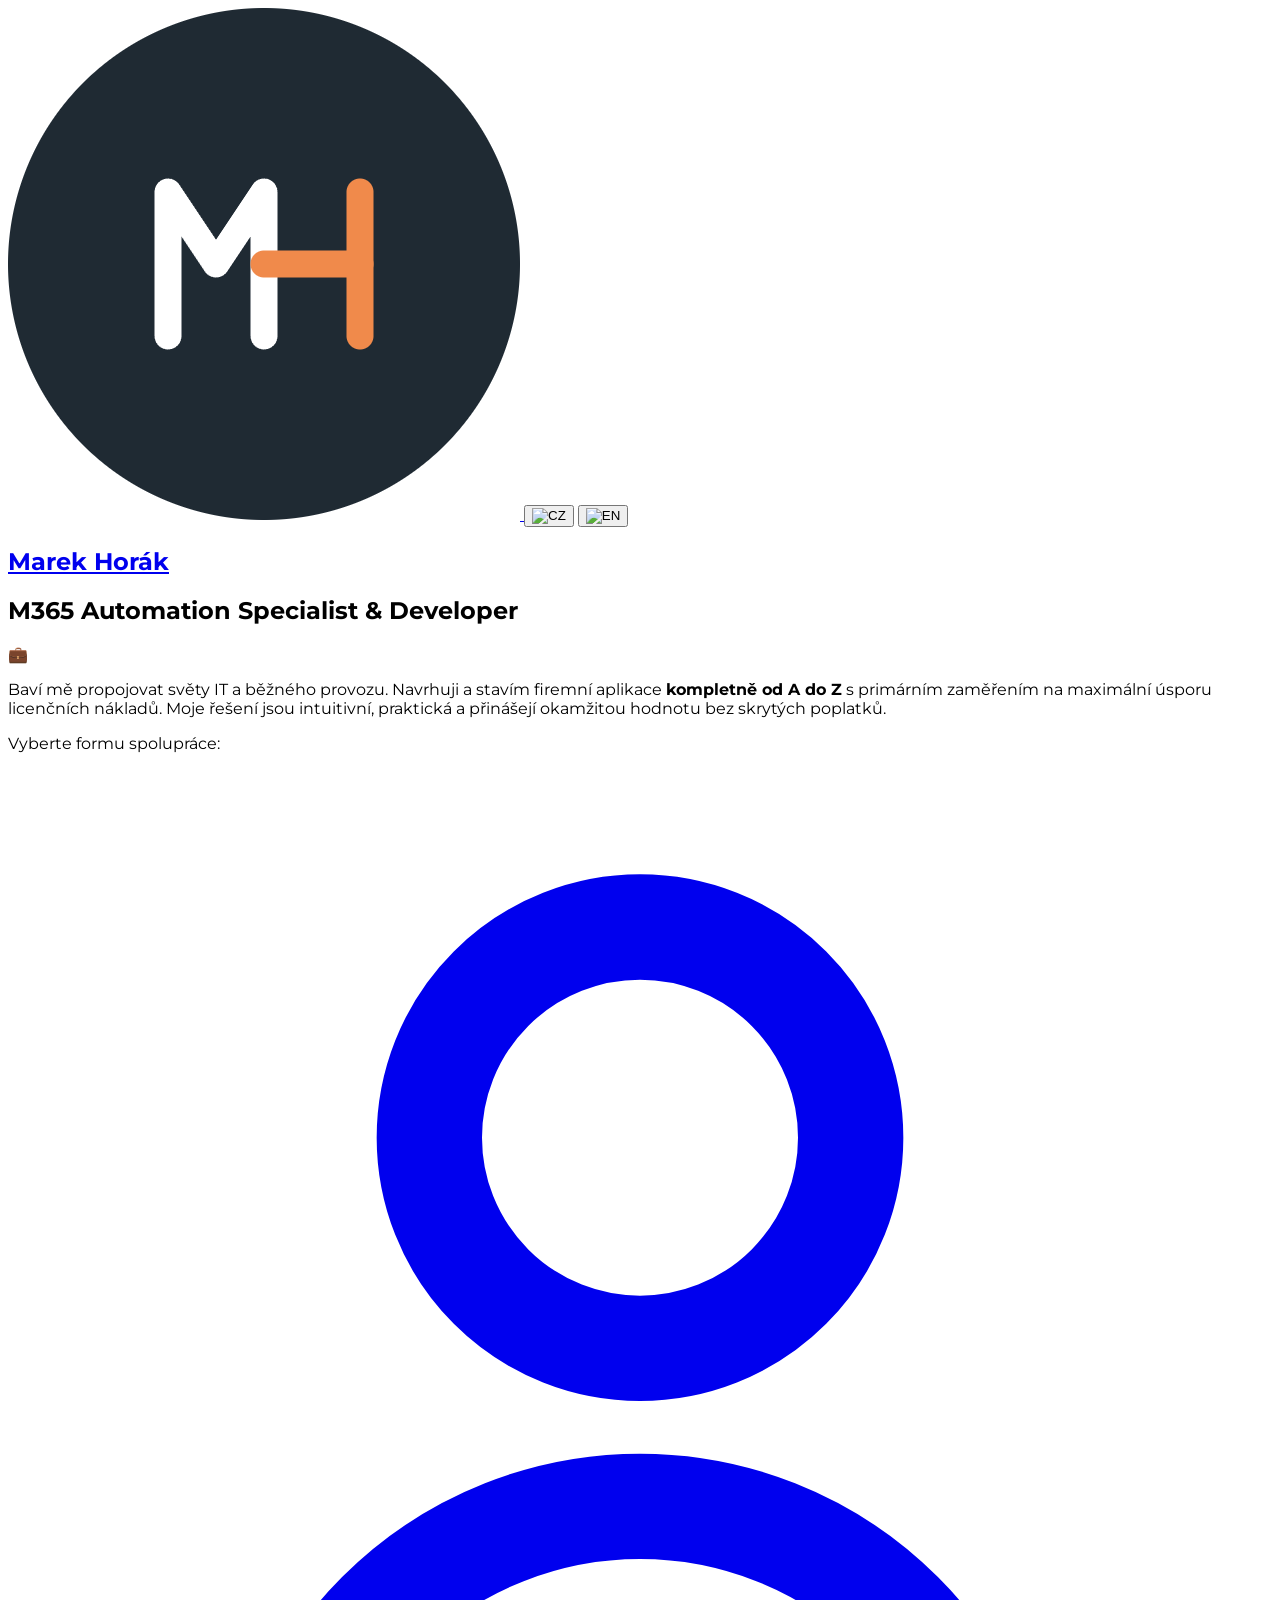
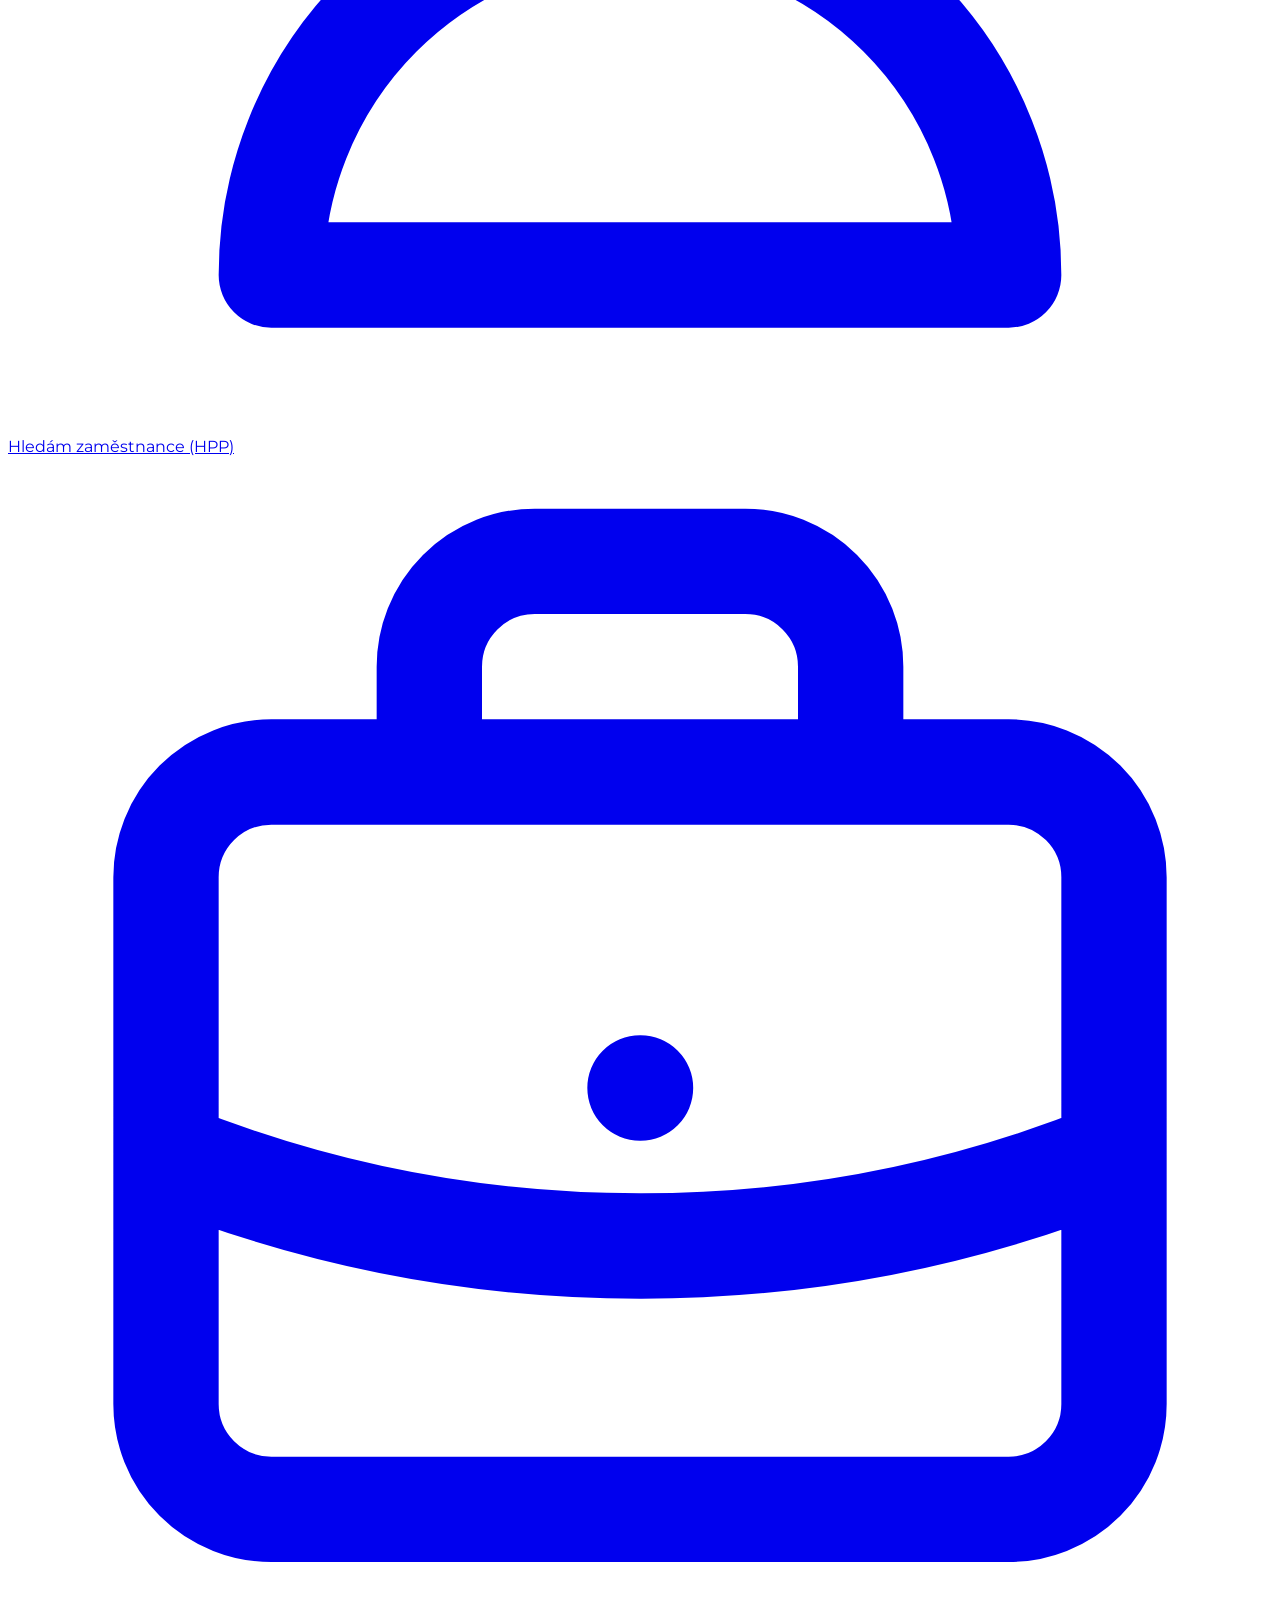
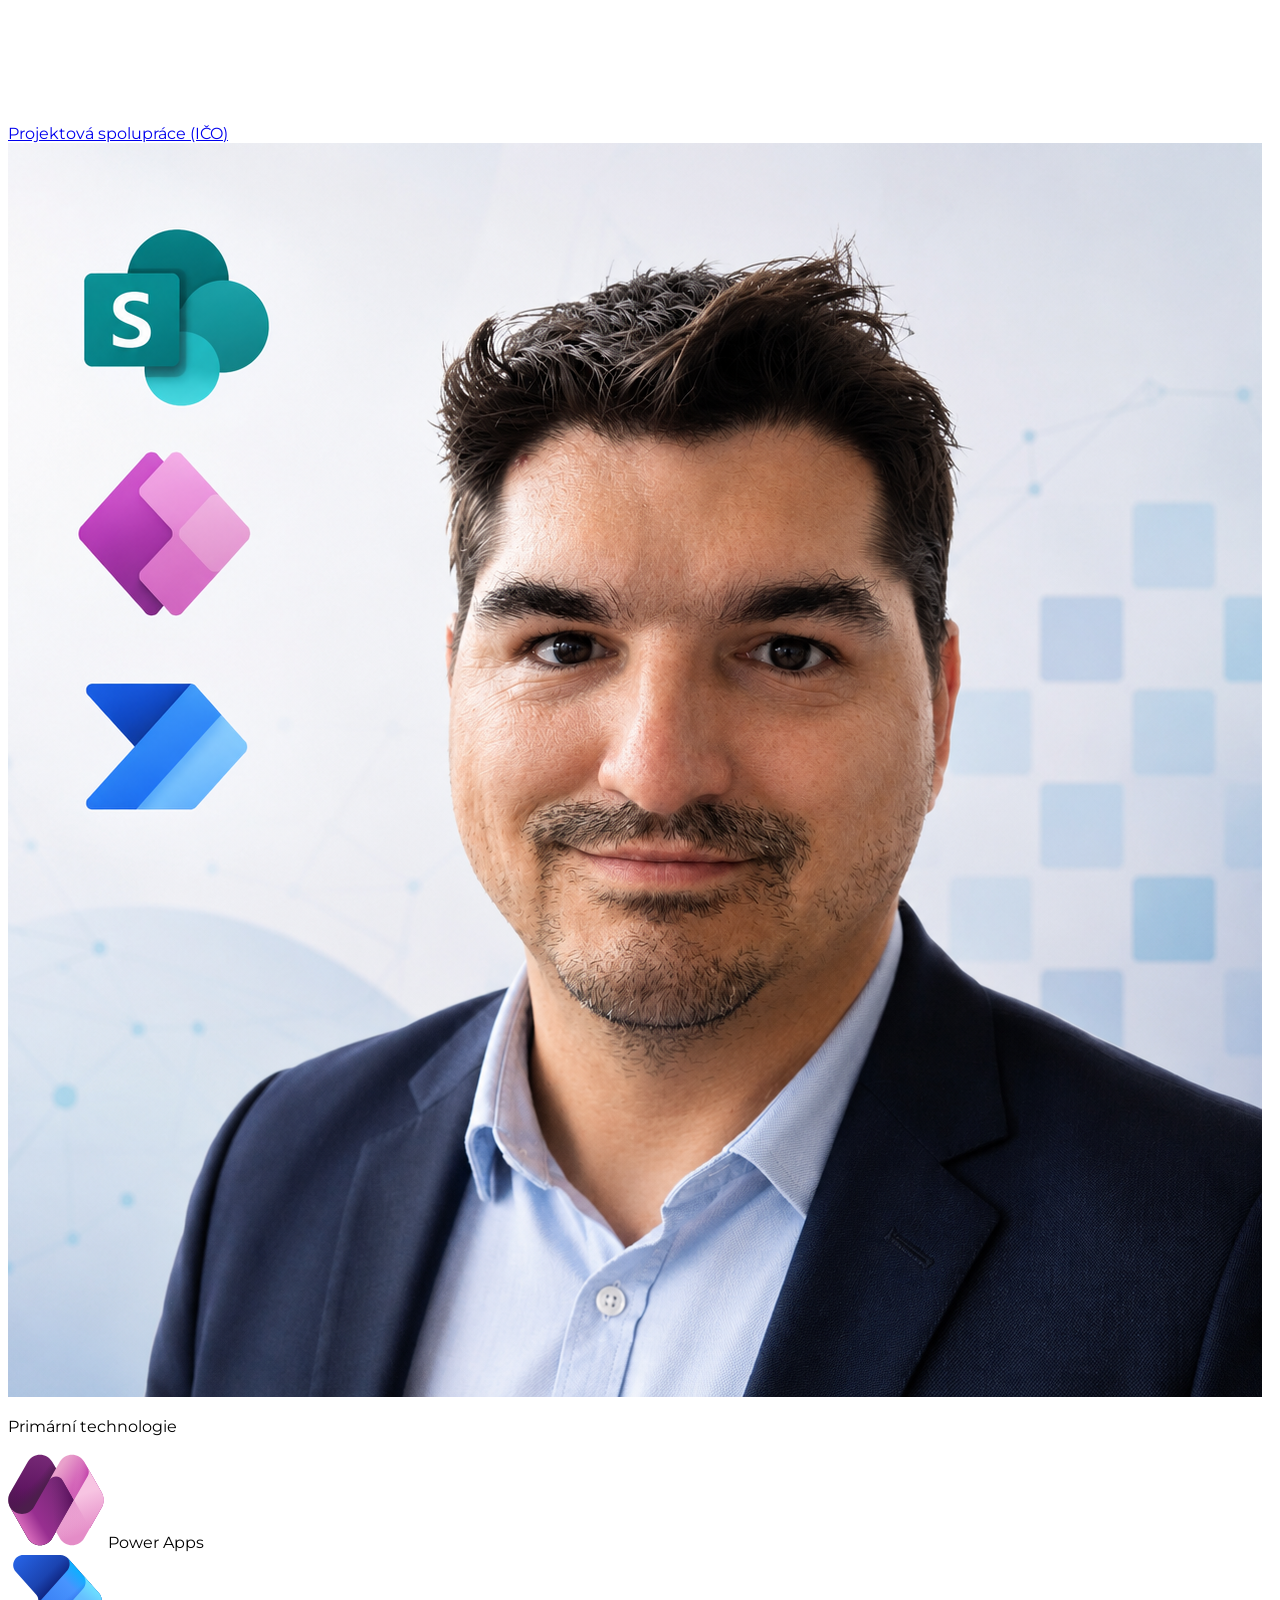
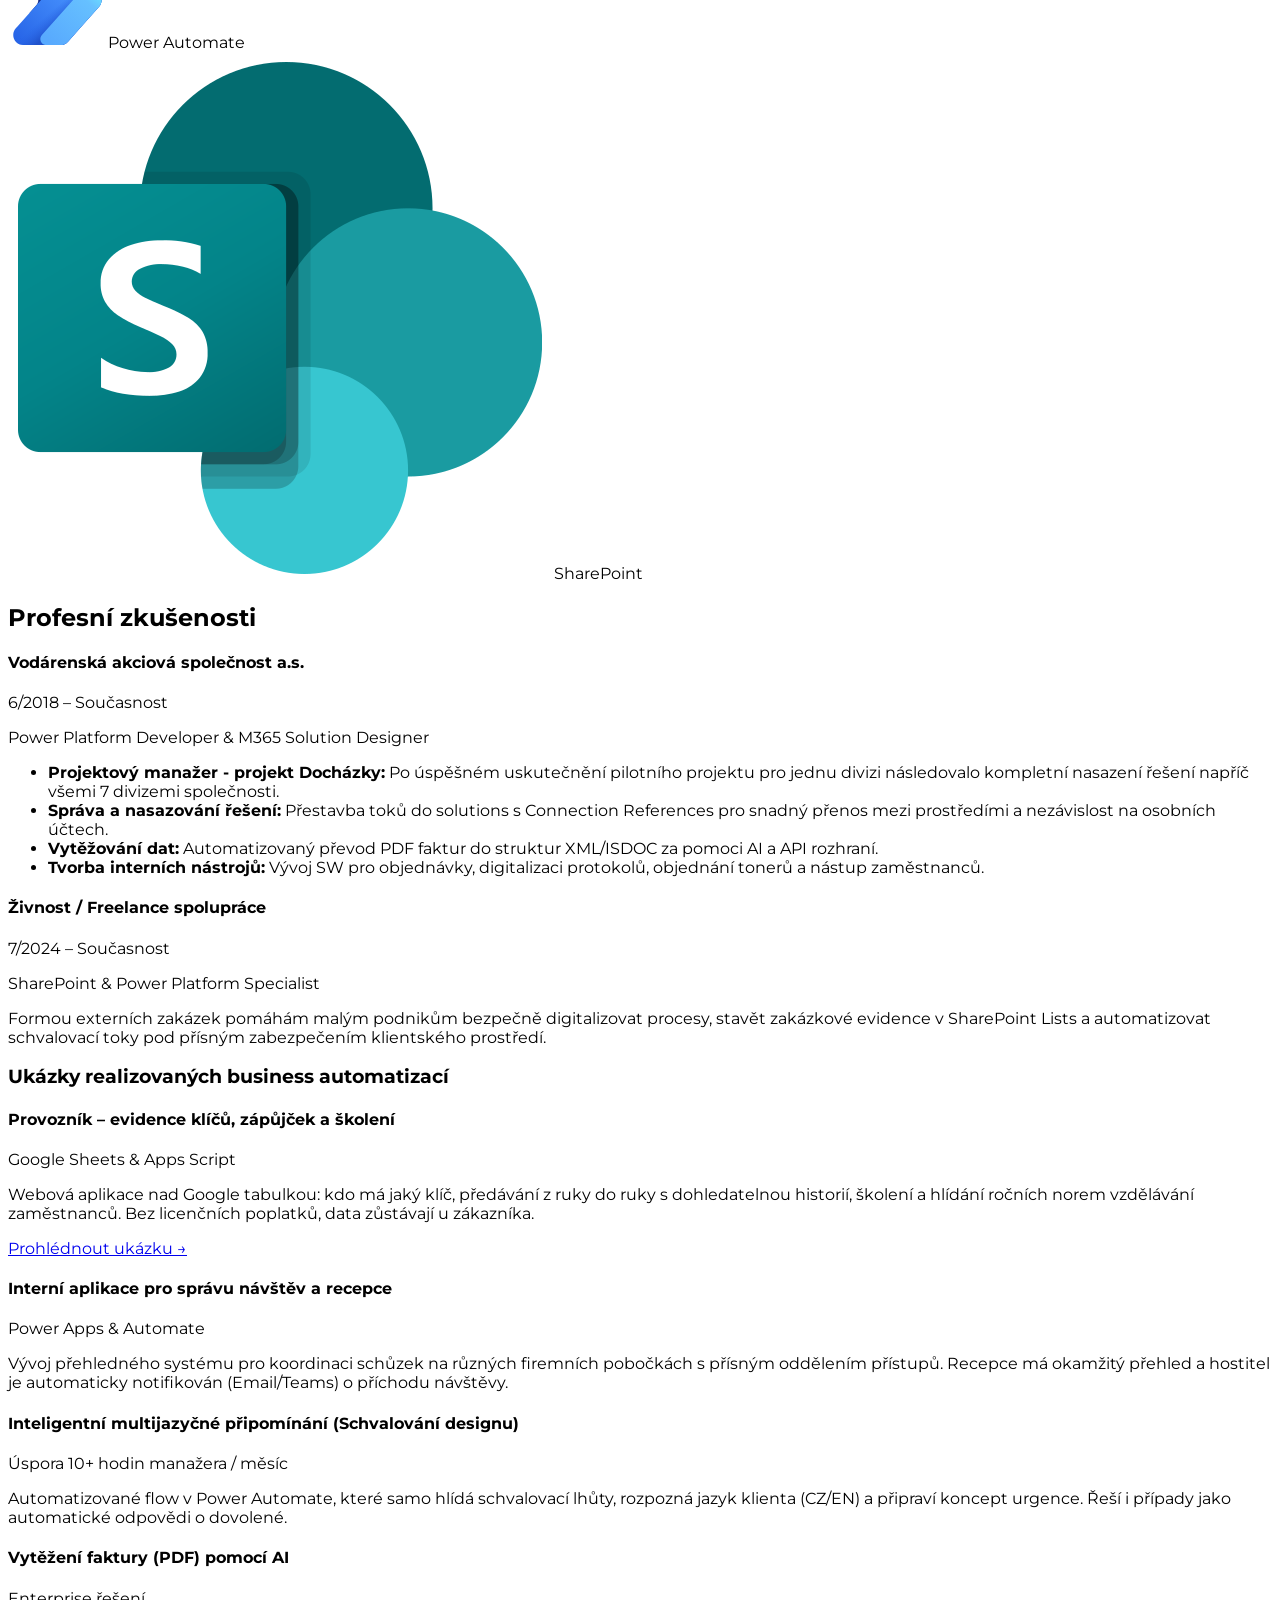
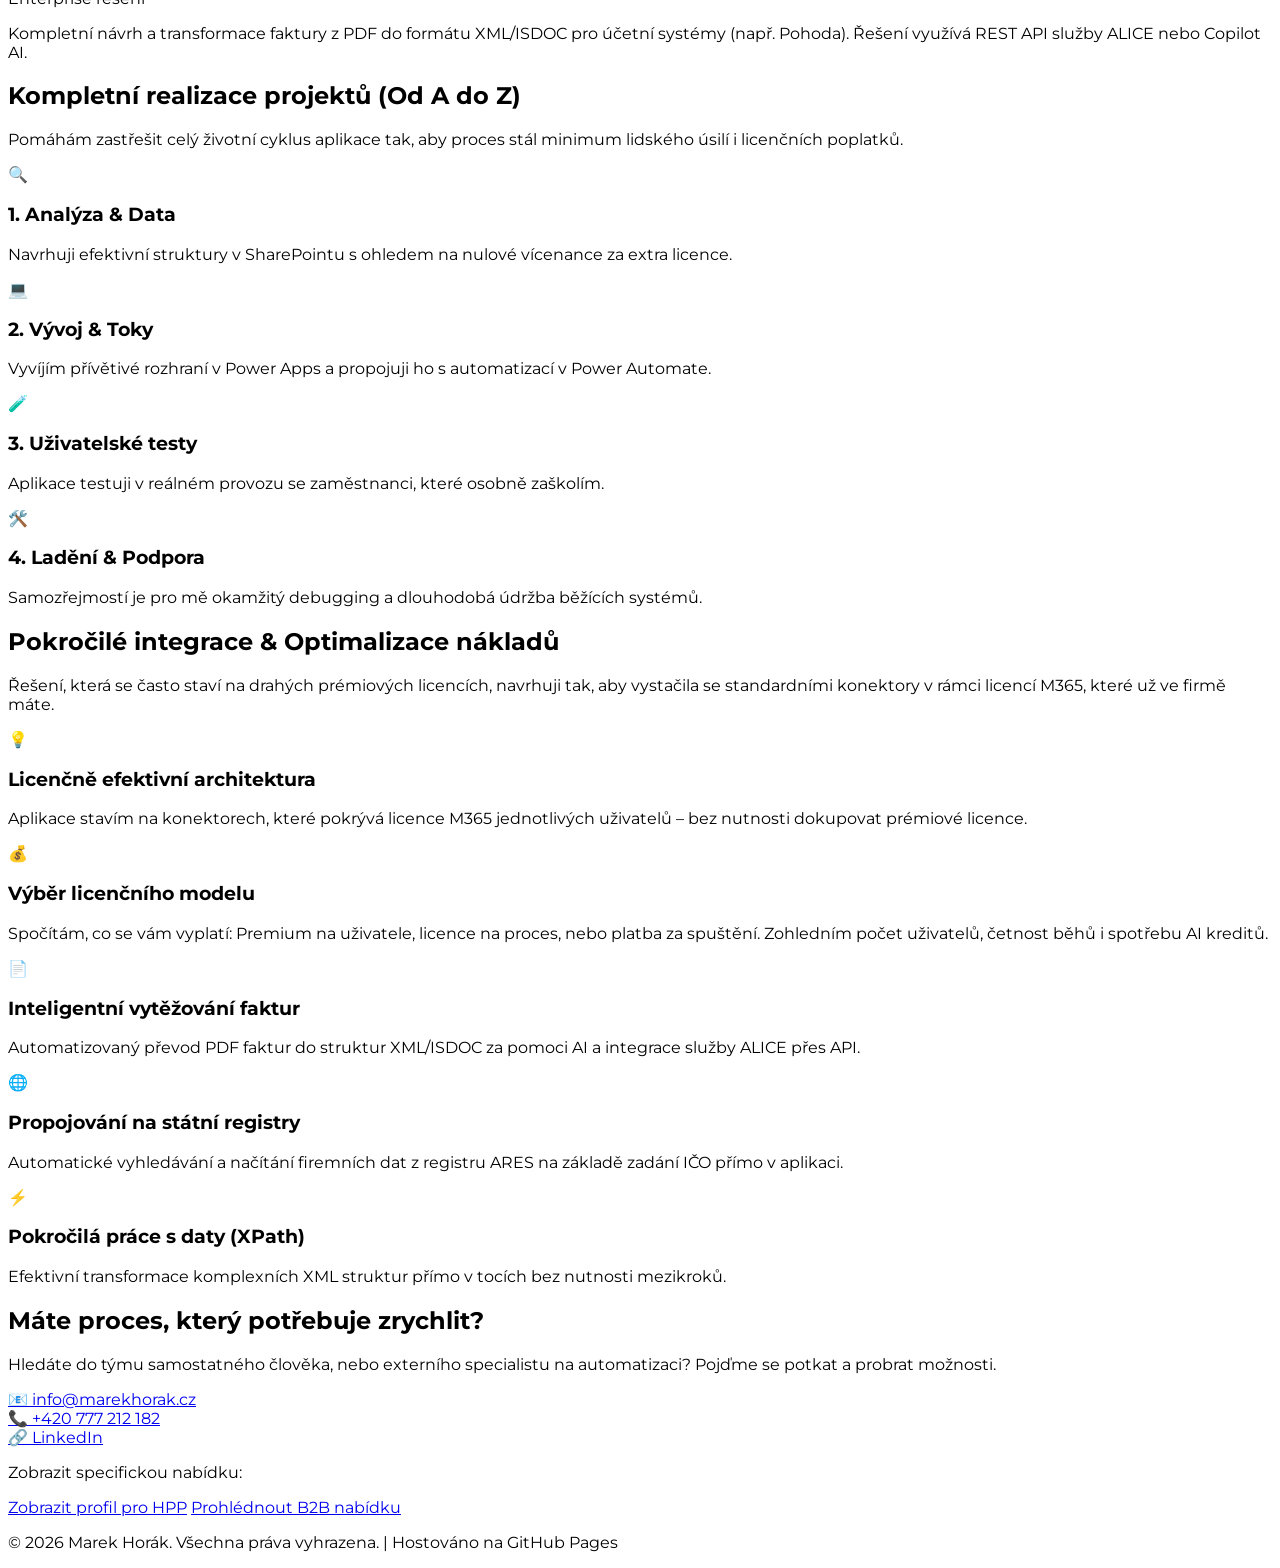
==== index.html @ 3ff8a7c4 "Switch contact email to info@marekhorak.cz Co-Authored-By: Claude Opus 5.5 <noreply@anthropic.com>" ====
<!DOCTYPE html>
<html lang="cz">
<head>
    <meta charset="UTF-8">
    <meta name="viewport" content="width=device-width, initial-scale=1.0">
    <title>Marek Horák | M365 Automation Specialist</title>
    <script src="https://cdn.tailwindcss.com"></script>
    <link rel="icon" type="image/png" href="Pictures/logo-mh-kulate.png">
    <link rel="apple-touch-icon" href="Pictures/logo-mh-kulate.png">
    <link href="https://fonts.googleapis.com/css2?family=Montserrat:wght@400;600;700&display=swap" rel="stylesheet">
    <style>
        body { font-family: 'Montserrat', sans-serif; }
    </style>
</head>
<body class="bg-gray-50 text-gray-800">

    <div class="max-w-5xl mx-auto px-6 pt-4 flex items-center gap-3">
        <a href="./" class="mr-auto transition transform hover:scale-105" title="Marek Horák – úvod">
            <img src="Pictures/logo-mh-kulate.png" alt="Logo MH – Marek Horák" class="w-12 h-12 rounded-full shadow-md">
        </a>
        <button id="lang-cz" onclick="switchLanguage('cz')" class="w-10 h-10 rounded-full bg-white border-2 border-blue-600 shadow-md transition transform hover:scale-110 overflow-hidden flex items-center justify-center p-0">
            <img src="https://flagcdn.com/w40/cz.png" alt="CZ" class="w-full h-full object-cover">
        </button>
        <button id="lang-en" onclick="switchLanguage('en')" class="w-10 h-10 rounded-full bg-white border-2 border-transparent opacity-50 shadow-sm transition transform hover:scale-110 hover:opacity-100 overflow-hidden flex items-center justify-center p-0">
            <img src="https://flagcdn.com/w40/gb.png" alt="EN" class="w-full h-full object-cover">
        </button>
    </div>

    <section class="max-w-5xl mx-auto px-6 pt-8 md:pt-12 pb-8">
        <div class="flex flex-col md:flex-row items-center justify-between gap-12 mb-12">
            
            <div class="flex-1 text-center md:text-left">
                <h1 class="text-3xl md:text-5xl font-bold text-gray-900 mb-2 leading-tight">
                    <a href="/marek-horak/">Marek Horák</a>
                </h1>
                <h2 id="hero-subtitle" class="text-xl md:text-2xl font-semibold text-blue-600 mb-6"></h2>
                
                <div id="ico-header-block" class="hidden justify-center md:justify-start mb-6">
                    <span class="text-gray-600 font-medium whitespace-nowrap bg-gray-100 border border-gray-200 px-4 py-1.5 rounded-md flex items-center gap-2">
                        💼 <span id="header-ico"></span>
                    </span>
                </div>
                <p id="hero-description" class="text-base md:text-lg text-gray-600 mb-8 leading-relaxed"></p>

                <p id="coop-title" class="text-xs font-bold uppercase tracking-wider text-gray-400 mb-3"></p>
                <div class="flex flex-col sm:flex-row justify-center md:justify-start gap-4">
                    
                    <a id="link-hpp" href="?view=hpp"
                            class="inline-flex items-center justify-center bg-blue-600 text-white font-semibold py-3 px-6 rounded-lg shadow-md transition duration-200 border-2 border-blue-600">
                        <svg class="w-5 h-5 mr-2" fill="none" stroke="currentColor" viewBox="0 0 24 24" xmlns="http://www.w3.org/2000/svg">
                            <path stroke-linecap="round" stroke-linejoin="round" stroke-width="2" d="M16 7a4 4 0 11-8 0 4 4 0 018 0zM12 14a7 7 0 00-7 7h14a7 7 0 00-7-7z"></path>
                        </svg>
                        <span id="btn-hpp-text"></span>
                    </a>
                    
                    <a id="link-b2b" href="?view=b2b"
                            class="inline-flex items-center justify-center bg-white border-2 border-gray-300 text-gray-700 hover:bg-gray-50 font-semibold py-3 px-6 rounded-lg shadow-sm transition duration-200">
                        <svg class="w-5 h-5 mr-2" fill="none" stroke="currentColor" viewBox="0 0 24 24" xmlns="http://www.w3.org/2000/svg">
                            <path stroke-linecap="round" stroke-linejoin="round" stroke-width="2" d="M21 13.255A23.931 23.931 0 0112 15c-3.183 0-6.22-.62-9-1.745M16 6V4a2 2 0 00-2-2h-4a2 2 0 00-2 2v2m4 6h.01M5 20h14a2 2 0 002-2V8a2 2 0 00-2-2H5a2 2 0 00-2 2v10a2 2 0 002 2z"></path>
                        </svg>
                        <span id="btn-b2b-text"></span>
                    </a>
                </div>
            </div>

            <div class="flex-shrink-0 h-64 md:h-[341px] rounded-2xl overflow-hidden shadow-xl border-4 border-white bg-gray-200">
                <img src="Pictures/Profilovka2.png" alt="Marek Horák" class="h-full w-auto object-contain">
            </div>

        </div>

        <div class="border-t border-gray-200 pt-8">
            <p id="tech-title" class="text-xs font-bold uppercase tracking-wider text-gray-400 mb-4 text-center md:text-left">
                Primární technologie
            </p>
            <div class="grid grid-cols-1 sm:grid-cols-3 gap-4">
                <div class="flex flex-col items-center p-4 bg-white rounded-xl shadow-sm border border-gray-100">
                    <img src="Pictures/PowerApps_scalable.svg" alt="Power Apps" class="w-16 h-16 md:w-20 md:h-20 object-contain mb-3">
                    <span class="text-sm font-bold text-gray-700">Power Apps</span>
                </div>
                <div class="flex flex-col items-center p-4 bg-white rounded-xl shadow-sm border border-gray-100">
                    <img src="Pictures/PowerAutomate_scalable.svg" alt="Power Automate" class="w-16 h-16 md:w-20 md:h-20 object-contain mb-3">
                    <span class="text-sm font-bold text-gray-700">Power Automate</span>
                </div>
                <div class="flex flex-col items-center p-4 bg-white rounded-xl shadow-sm border border-gray-100">
                    <img src="Pictures/microsoft-sharepoint.png" alt="SharePoint" class="w-16 h-16 md:w-20 md:h-20 object-contain mb-3">
                    <span class="text-sm font-bold text-gray-700">SharePoint</span>
                </div>
            </div>
        </div>
    </section>

    <div id="cv-section-container">
        <!-- Dynamically filled by JS for HPP view -->
    </div>

    <section class="max-w-5xl mx-auto px-6 pb-16">
        <h2 id="exp-title" class="text-2xl font-bold text-gray-900 mb-6">Profesní zkušenosti</h2>
        <div id="experience-container" class="space-y-6">
            <!-- Dynamically filled by JS -->
        </div>
    </section>

    <section id="projects-section" class="max-w-5xl mx-auto px-6 py-12">
        <h3 id="projects-title" class="text-xl font-bold text-gray-900 mb-6 text-center md:text-left">Ukázky realizovaných business automatizací</h3>
        <div id="projects-container" class="space-y-6">
            <!-- Dynamically filled by JS -->
        </div>
    </section>

    <section class="max-w-5xl mx-auto px-6 py-16 border-t border-gray-200">
        <div class="text-center md:text-left mb-12">
            <h2 id="steps-main-title" class="text-2xl md:text-3xl font-bold text-gray-900 mb-3">Kompletní realizace projektů (Od A do Z)</h2>
            <p id="steps-main-desc" class="text-gray-600 max-w-2xl text-sm md:text-base">
                Pomáhám zastřešit celý životní cyklus aplikace tak, aby proces stál minimum lidského úsilí i licenčních poplatků.
            </p>
        </div>
        <div class="grid grid-cols-1 sm:grid-cols-2 lg:grid-cols-4 gap-6">
            <div class="bg-gray-50 p-6 rounded-xl border border-gray-100">
                <div class="text-blue-600 text-2xl mb-4">🔍</div>
                <h3 id="step1-title" class="font-bold text-lg text-gray-900 mb-2">1. Analýza &amp; Data</h3>
                <p id="step1-desc" class="text-sm text-gray-600">Navrhuji efektivní struktury v SharePointu s ohledem na nulové vícenance za extra licence.</p>
            </div>
            <div class="bg-gray-50 p-6 rounded-xl border border-gray-100">
                <div class="text-blue-600 text-2xl mb-4">💻</div>
                <h3 id="step2-title" class="font-bold text-lg text-gray-900 mb-2">2. Vývoj &amp; Toky</h3>
                <p id="step2-desc" class="text-sm text-gray-600">Vyvíjím přívětivé rozhraní v Power Apps a propojuji ho s automatizací v Power Automate.</p>
            </div>
            <div class="bg-gray-50 p-6 rounded-xl border border-gray-100">
                <div class="text-blue-600 text-2xl mb-4">🧪</div>
                <h3 id="step3-title" class="font-bold text-lg text-gray-900 mb-2">3. Uživatelské testy</h3>
                <p id="step3-desc" class="text-sm text-gray-600">Aplikace testuji v reálném provozu se zaměstnanci, které osobně zaškolím.</p>
            </div>
            <div class="bg-gray-50 p-6 rounded-xl border border-gray-100">
                <div class="text-blue-600 text-2xl mb-4">🛠️</div>
                <h3 id="step4-title" class="font-bold text-lg text-gray-900 mb-2">4. Ladění &amp; Podpora</h3>
                <p id="step4-desc" class="text-sm text-gray-600">Samozřejmostí je pro mě okamžitý debugging a dlouhodobá údržba běžících systémů.</p>
            </div>
        </div>
    </section>

    <section class="bg-gray-900 text-white py-16">
        <div class="max-w-5xl mx-auto px-6">
            <div class="text-center md:text-left mb-12">
                <h2 id="adv-main-title" class="text-2xl md:text-3xl font-bold text-white mb-3">Pokročilé integrace &amp; Optimalizace nákladů</h2>
                <p id="adv-main-desc" class="text-gray-400 max-w-2xl text-sm md:text-base">Řešení, která se často staví na drahých prémiových licencích, navrhuji tak, aby vystačila se standardními konektory v rámci licencí M365, které už ve firmě máte.</p>
            </div>
            <div id="advanced-integrations-container" class="grid grid-cols-1 md:grid-cols-2 gap-8">
                <!-- Dynamically filled by JS -->
            </div>
        </div>
    </section>


    <footer class="bg-gray-100 border-t border-gray-200 py-16 text-center">
        <div class="max-w-5xl mx-auto px-6">
            <h2 id="footer-title" class="text-2xl md:text-3xl font-bold text-gray-900 mb-3">Máte proces, který potřebuje zrychlit?</h2>
            <p id="footer-desc" class="text-gray-600 mb-10 text-base md:text-lg">
                Hledáte do týmu samostatného člověka, který navrhne a dodá řešení od A do Z? Pojďme se potkat.
            </p>
            
            <div id="footer-contacts-grid" class="grid grid-cols-1 md:grid-cols-3 gap-6 md:gap-8 text-lg md:text-xl font-bold text-gray-800 max-w-4xl mx-auto items-center justify-center">
                <div class="flex justify-center">
                    <a href="mailto:info@marekhorak.cz" class="hover:text-blue-600 transition flex items-center gap-2 whitespace-nowrap">📧 info@marekhorak.cz</a>
                </div>
                <div class="flex justify-center">
                    <a href="tel:+420777212182" class="hover:text-blue-600 transition flex items-center gap-2 whitespace-nowrap">📞 +420 777 212 182</a>
                </div>
                <div class="flex justify-center">
                    <a href="https://www.linkedin.com/in/marek-hor%C3%A1k-a44666151/" target="_blank" class="hover:text-blue-600 transition flex items-center gap-2 whitespace-nowrap">🔗 LinkedIn</a>
                </div>
            </div>

            <div id="footer-links-container" class="hidden mt-10 pt-8 border-t border-gray-200">
                <p class="text-xs font-bold uppercase tracking-wider text-gray-400 mb-3">Zobrazit specifickou nabídku:</p>
                 <div class="flex flex-col sm:flex-row justify-center gap-4">
                    <a id="footer-link-hpp" href="?view=hpp" class="text-blue-600 font-semibold hover:underline"></a>
                    <a id="footer-link-b2b" href="?view=b2b" class="text-blue-600 font-semibold hover:underline"></a>
                 </div>
            </div>
            
            <p id="footer-rights" class="text-xs text-gray-400 mt-12">
                © 2026 Marek Horák. Všechna práva vyhrazena. | Hostováno na GitHub Pages
            </p>
        </div>
    </footer>

    <script>
        document.addEventListener('DOMContentLoaded', () => {
            const params = new URLSearchParams(window.location.search);
            let view = params.get('view') || 'all'; // 'hpp', 'b2b', or 'all'
            // For simplicity, we'll keep language switching separate if needed, or derive from URL/browser
            let lang = document.documentElement.lang || 'cz';

            fetchContent(lang, view);
        });

        async function fetchContent(lang, view) {
            try {
                const response = await fetch(`obsah.json?v=${new Date().getTime()}`);
                const allContent = await response.json();
                const content = allContent[lang];
                renderContent(content, view);
            } catch (error) {
                // Log the specific error to the console for better debugging
                console.error('Nepodařilo se načíst nebo zpracovat obsah. Chyba:', error);
                document.body.innerHTML = 'Error loading page content.';
            }
        }

        function switchLanguage(selectedLang) {
            document.documentElement.lang = selectedLang;
            const params = new URLSearchParams(window.location.search);
            const view = params.get('view') || 'all';
            
            // Vizuální zvýraznění aktivního jazyka
            const btnCz = document.getElementById('lang-cz');
            const btnEn = document.getElementById('lang-en');
            if (selectedLang === 'cz') {
                btnCz.className = "w-10 h-10 rounded-full bg-white border-2 border-blue-600 shadow-md transition transform hover:scale-110 overflow-hidden flex items-center justify-center p-0";
                btnEn.className = "w-10 h-10 rounded-full bg-white border-2 border-transparent opacity-50 shadow-sm transition transform hover:scale-110 hover:opacity-100 overflow-hidden flex items-center justify-center p-0";
            } else {
                btnEn.className = "w-10 h-10 rounded-full bg-white border-2 border-blue-600 shadow-md transition transform hover:scale-110 overflow-hidden flex items-center justify-center p-0";
                btnCz.className = "w-10 h-10 rounded-full bg-white border-2 border-transparent opacity-50 shadow-sm transition transform hover:scale-110 hover:opacity-100 overflow-hidden flex items-center justify-center p-0";
            }

            fetchContent(selectedLang, view);
        }

        function renderContent(content, view) {
            // --- Static Content ---
            document.title = content.pageTitle;
            document.getElementById('hero-subtitle').innerHTML = content.hero.subtitle;
            document.getElementById('hero-description').innerHTML = content.hero.description;
            document.getElementById('coop-title').innerHTML = content.cooperation.title;
            document.getElementById('btn-hpp-text').innerHTML = content.cooperation.hpp;
            document.getElementById('btn-b2b-text').innerHTML = content.cooperation.b2b;
            document.getElementById('tech-title').innerHTML = content.technologies.title;
            document.getElementById('exp-title').innerHTML = content.experience[0].title;
            document.getElementById('projects-title').innerHTML = content.projects[0].title;
            document.getElementById('steps-main-title').innerHTML = content.services.title;
            document.getElementById('steps-main-desc').innerHTML = content.services.description;
            document.getElementById('adv-main-title').innerHTML = content.focus.title;
            document.getElementById('adv-main-desc').innerHTML = content.focus.description;

            // --- CV Section (HPP only) ---
            const cvContainer = document.getElementById('cv-section-container');
            if (view === 'hpp' && content.cv_section) {
                const cv = content.cv_section;
                cvContainer.innerHTML = ''; // Clear previous content
                cvContainer.innerHTML = `
                <section class="bg-blue-50 border-t border-b border-blue-100 py-10 text-center">
                    <div class="max-w-3xl mx-auto px-6">
                        <h3 class="text-xl font-bold text-gray-900 mb-3">${cv.title}</h3>
                        <p class="text-gray-600 mb-6 text-sm md:text-base">${cv.description}</p>
                        <a href="${cv.file_name}" download="${cv.file_name}" class="inline-flex items-center justify-center bg-blue-600 hover:bg-blue-700 text-white font-semibold py-3 px-8 rounded-lg shadow-md transition duration-200">
                            <svg class="w-5 h-5 mr-2" fill="none" stroke="currentColor" viewBox="0 0 24 24" xmlns="http://www.w3.org/2000/svg"><path stroke-linecap="round" stroke-linejoin="round" stroke-width="2" d="M12 10v6m0 0l-3-3m3 3l3-3m2 8H7a2 2 0 01-2-2V5a2 2 0 012-2h5.586a1 1 0 01.707.293l5.414 5.414a1 1 0 01.293.707V19a2 2 0 01-2 2z"></path></svg>
                            <span>${cv.button_text}</span>
                        </a>
                    </div>
                </section>`;
            } else {
                cvContainer.innerHTML = '';
            }

            // --- Filterable Experience ---
            const expContainer = document.getElementById('experience-container');
            expContainer.innerHTML = '';
            const filteredExp = content.experience.slice(1).filter(item => view === 'all' || item.view === 'all' || item.view === view);
            filteredExp.forEach(item => {
                const tasksHtml = item.tasks ? `<ul class="text-sm text-gray-600 space-y-2 list-disc pl-4 mt-3">${item.tasks.map(task => `<li>${task}</li>`).join('')}</ul>` : '';
                const descriptionHtml = item.description ? `<p class="text-sm text-gray-600">${item.description}</p>` : '';
                expContainer.innerHTML += `
                    <div class="bg-white p-6 rounded-2xl border border-gray-100 shadow-sm">
                        <div class="flex items-center gap-2 mb-1 flex-wrap">
                            <h4 class="font-bold text-gray-900 text-lg">${item.company}</h4>
                            <span class="text-xs bg-gray-200 text-gray-700 font-semibold px-2 py-0.5 rounded">${item.period}</span>
                        </div>
                        <p class="text-sm font-semibold text-blue-600 mb-3">${item.position}</p>
                        ${descriptionHtml}
                        ${tasksHtml}
                    </div>`;
            });

            // --- Filterable Projects ---
            const projContainer = document.getElementById('projects-container');
            projContainer.innerHTML = '';
            const filteredProj = content.projects.slice(1).filter(item => view === 'all' || item.view === 'all' || item.view === view);
            filteredProj.forEach(item => {
                projContainer.innerHTML += `
                    <div class="bg-white p-6 rounded-2xl border border-gray-100 shadow-sm">
                        <div class="flex items-center justify-between mb-2 flex-wrap gap-2">
                            <h4 class="font-bold text-gray-900 text-lg">${item.title}</h4>
                            <span class="text-xs bg-blue-100 text-blue-800 font-semibold px-2 py-1 rounded">${item.badge}</span>
                        </div>
                        <p class="text-sm text-gray-600">${item.description}</p>
                        ${item.link ? `<a href="${item.link}" class="inline-block mt-3 text-sm font-semibold text-blue-600 hover:text-blue-800 transition">${item.link_text || 'Zobrazit ukázku →'}</a>` : ''}
                    </div>`;
            });

            // --- Services / Steps Section ---
            if (content.services) {
                content.services.items.forEach((item, index) => {
                    document.querySelector(`#step${index + 1}-title`).innerHTML = item.title;
                    document.querySelector(`#step${index + 1}-desc`).innerHTML = item.text;
                });
            }

            // --- Advanced Integrations Section ---
            const advContainer = document.getElementById('advanced-integrations-container');
            if (content.advanced_integrations && advContainer) {
                advContainer.innerHTML = ''; // Clear previous content
                content.advanced_integrations.forEach(item => {
                    advContainer.innerHTML += `
                        <div class="flex gap-4 items-start">
                            <div class="bg-blue-600/20 text-blue-400 p-3 rounded-lg text-xl font-bold">${item.icon}</div>
                            <div>
                                <h3 class="font-bold text-lg mb-1">${item.title}</h3>
                                <p class="text-sm text-gray-400">${item.description}</p>
                            </div>
                        </div>`;
                });
            }

            // --- Footer ---
            document.getElementById('footer-title').innerHTML = content.footer.title;
            const footerDescKey = `description_${view}`;
            document.getElementById('footer-desc').innerHTML = content.footer[footerDescKey] || content.footer.description_all; // This is correct
            document.getElementById('footer-rights').innerHTML = content.links.rights;

            // --- UI State ---
            // Get all conditional elements
            const headerIcoBlock = document.getElementById('ico-header-block');
            const footerLinksContainer = document.getElementById('footer-links-container');
            const projectsSection = document.getElementById('projects-section');
            const coopTitle = document.getElementById('coop-title');
            const linkHpp = document.getElementById('link-hpp');
            const viewSwitcher = linkHpp.parentElement;

            // 1. Reset all to default state (hidden)
            headerIcoBlock.classList.add('hidden');
            footerLinksContainer.classList.add('hidden');
            
            // 2. Apply visibility based on the current view
            if (view === 'all') {
                viewSwitcher.classList.remove('hidden');
                coopTitle.classList.remove('hidden');
                projectsSection.classList.remove('hidden');
                footerLinksContainer.classList.remove('hidden');
                document.getElementById('footer-link-hpp').innerHTML = content.links.link_hpp_text;
                document.getElementById('footer-link-b2b').innerHTML = content.links.link_b2b_text;
            } else if (view === 'b2b') {
                viewSwitcher.classList.add('hidden');
                coopTitle.classList.add('hidden');
                projectsSection.classList.remove('hidden');
                headerIcoBlock.classList.remove('hidden');
                headerIcoBlock.classList.add('flex');
                document.getElementById('header-ico').innerHTML = content.footer.ico_text;
            } else if (view === 'hpp') {
                viewSwitcher.classList.add('hidden');
                coopTitle.classList.add('hidden');
                projectsSection.classList.add('hidden');
            }
        }
    </script>

</body> 
</html>
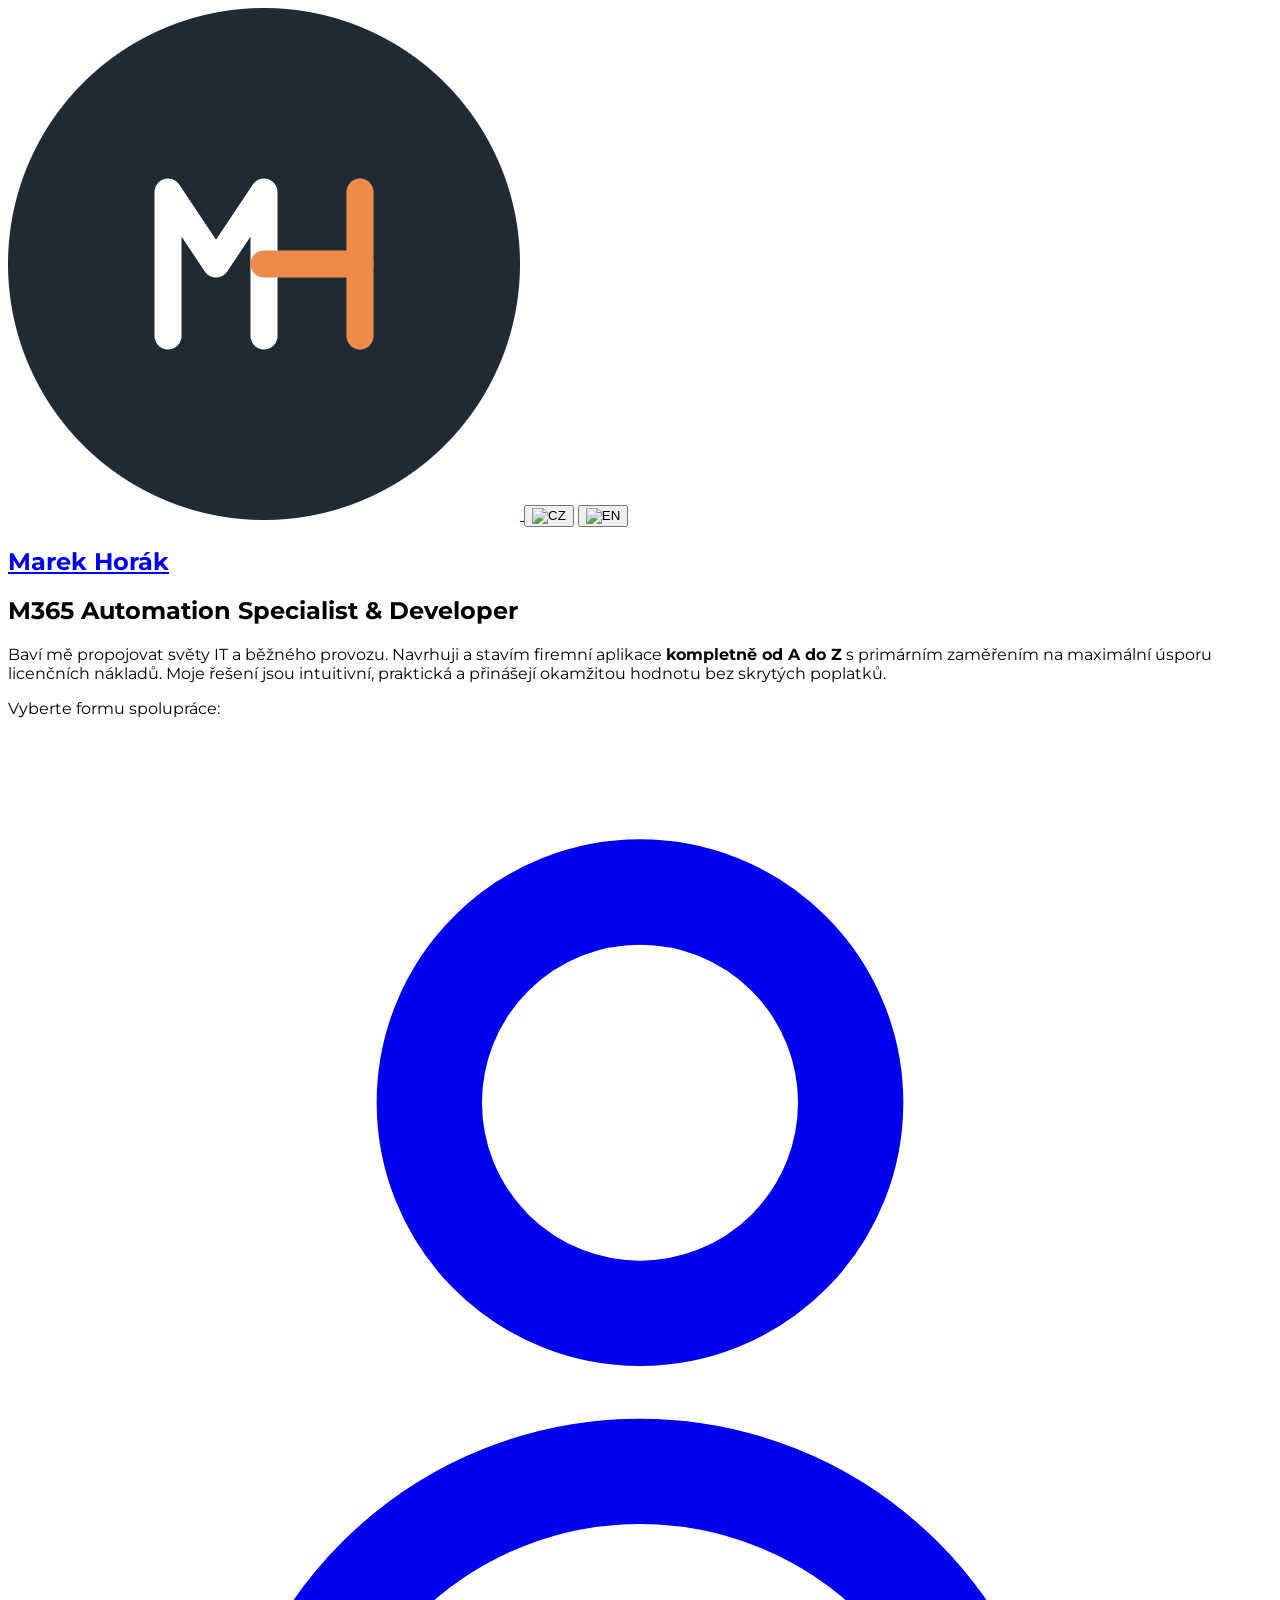
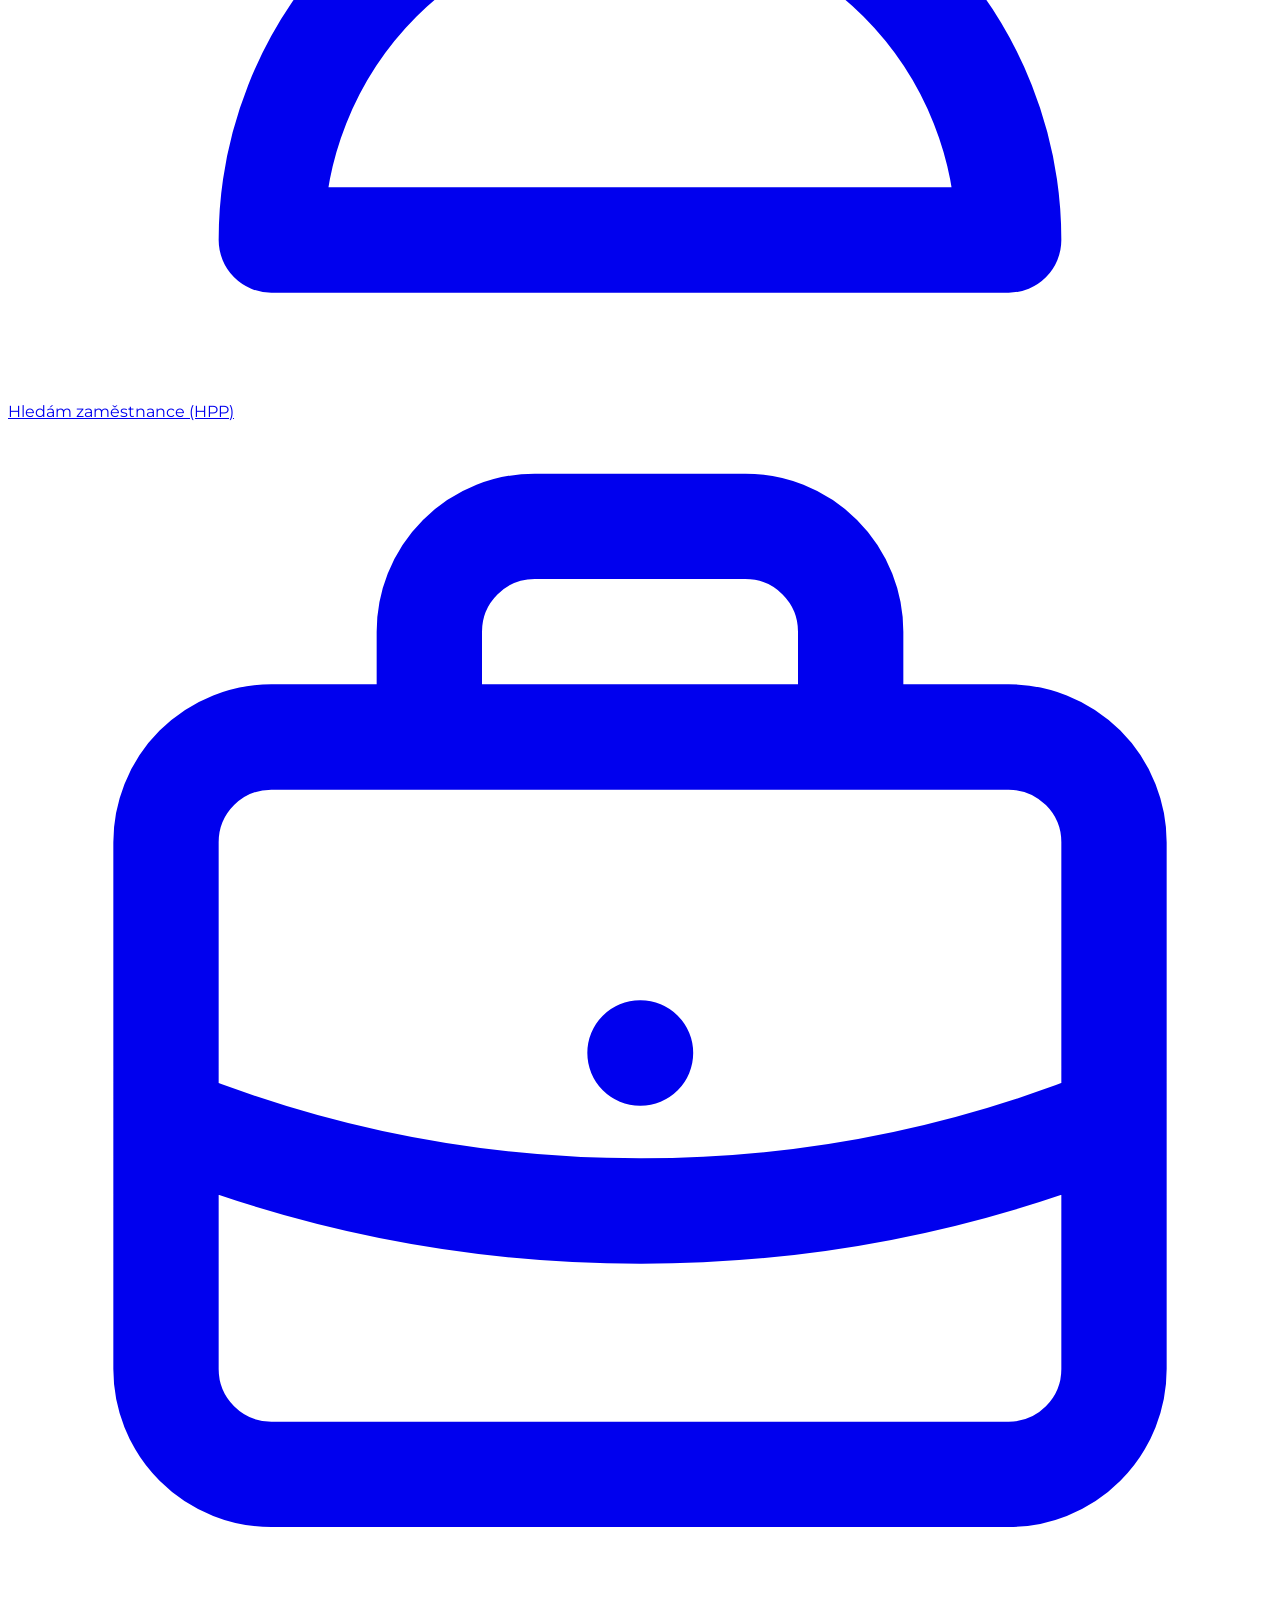
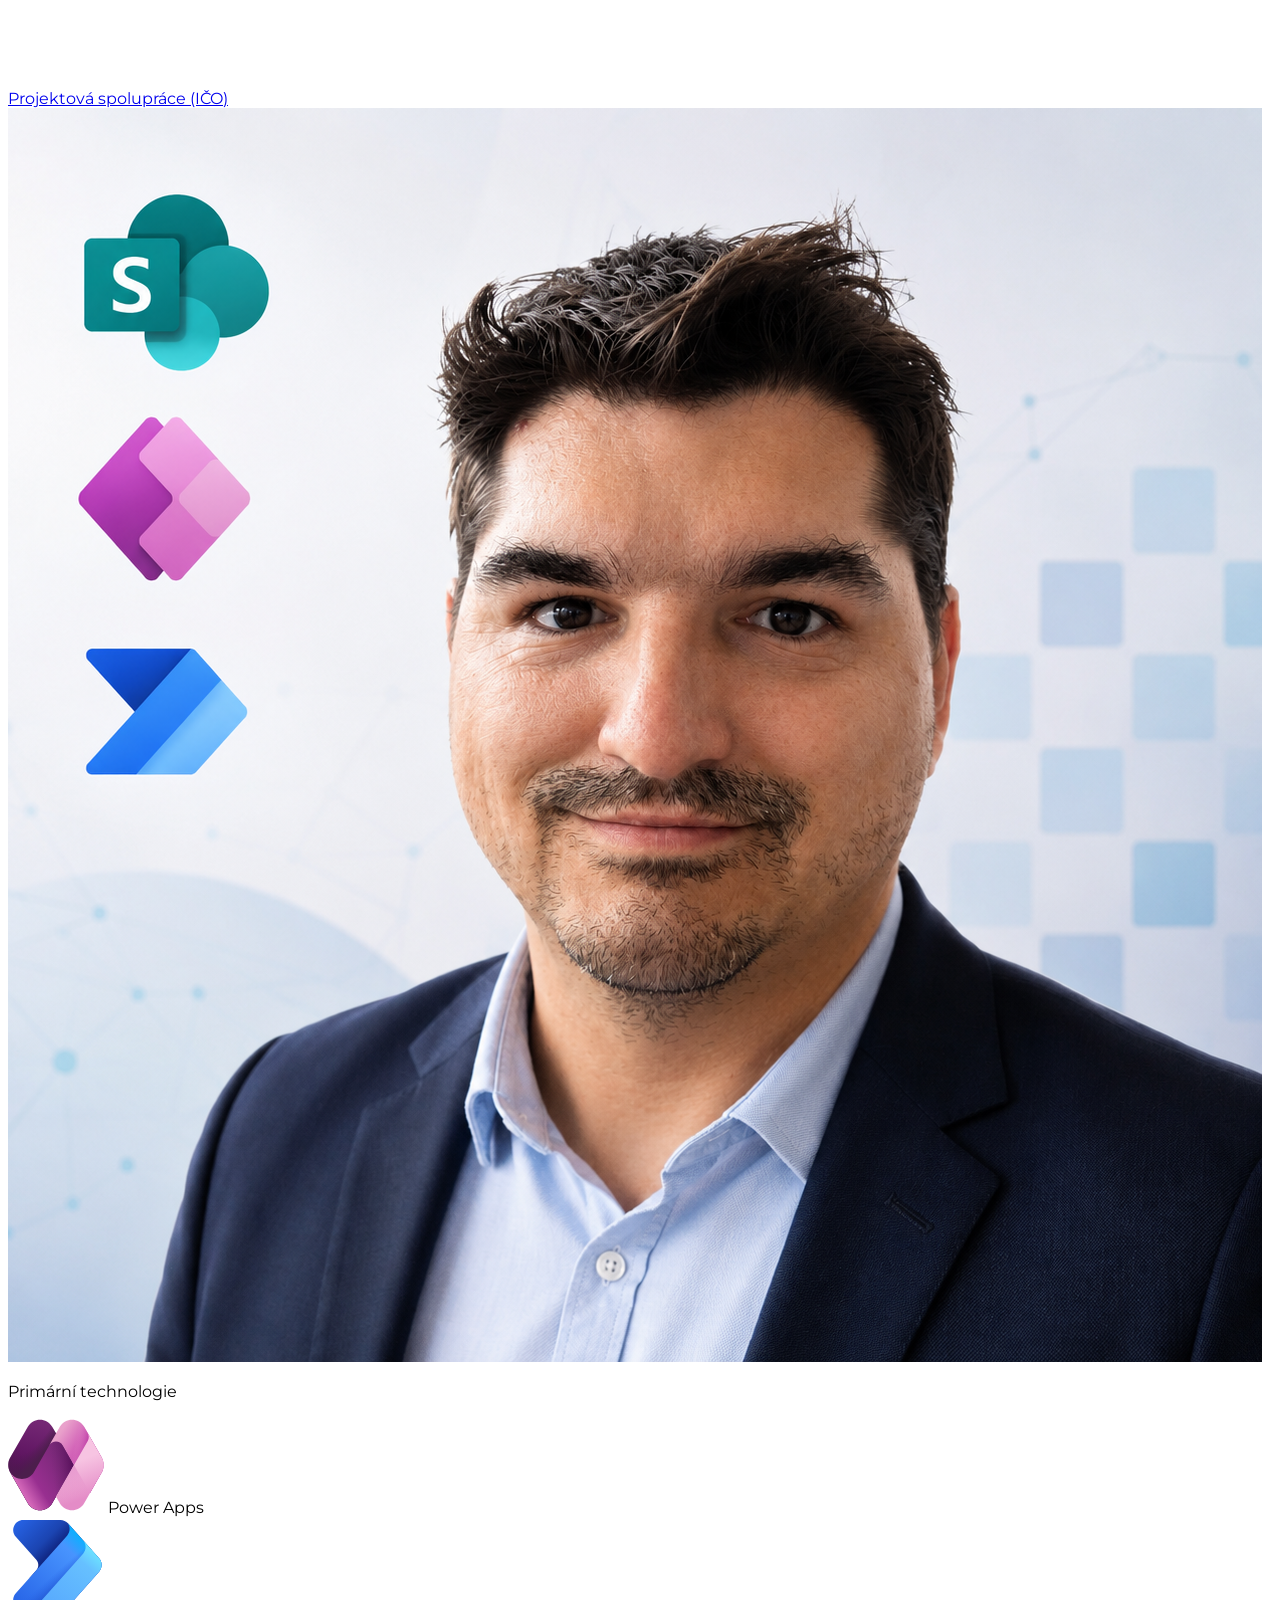
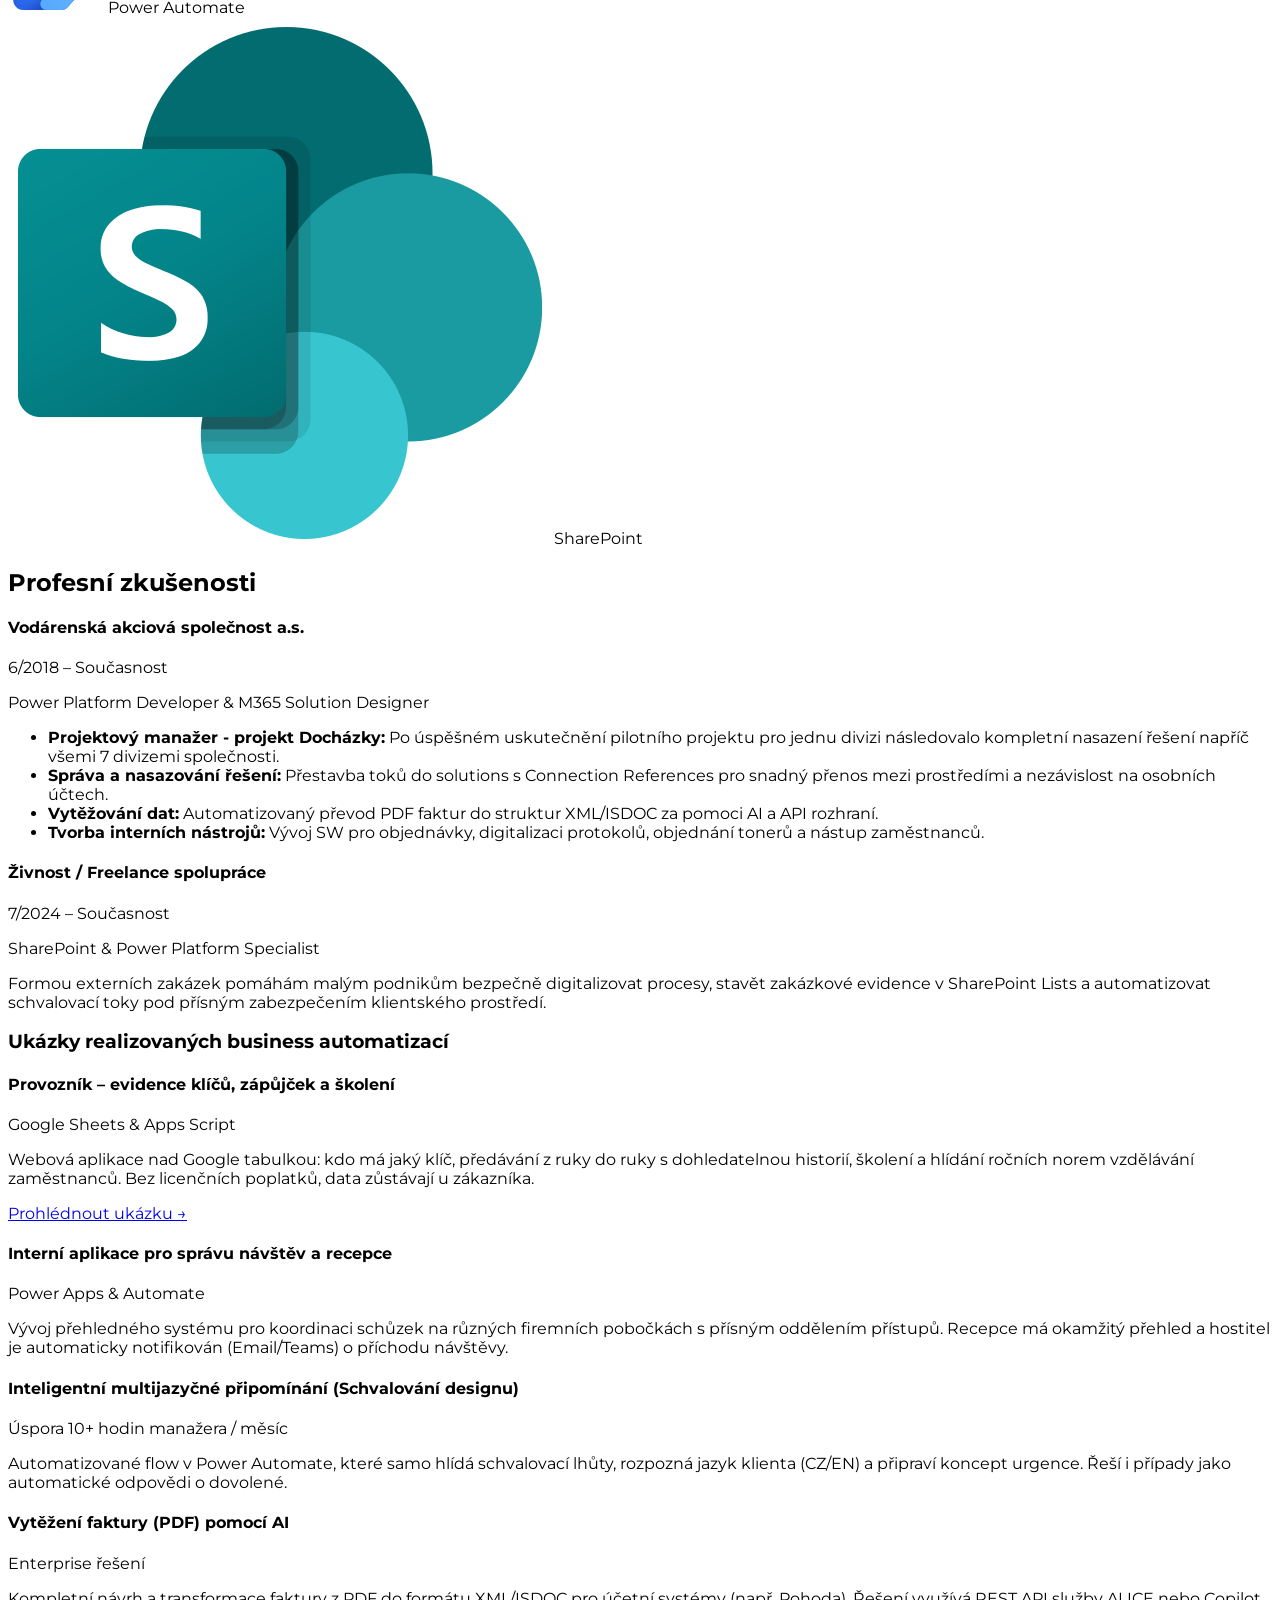
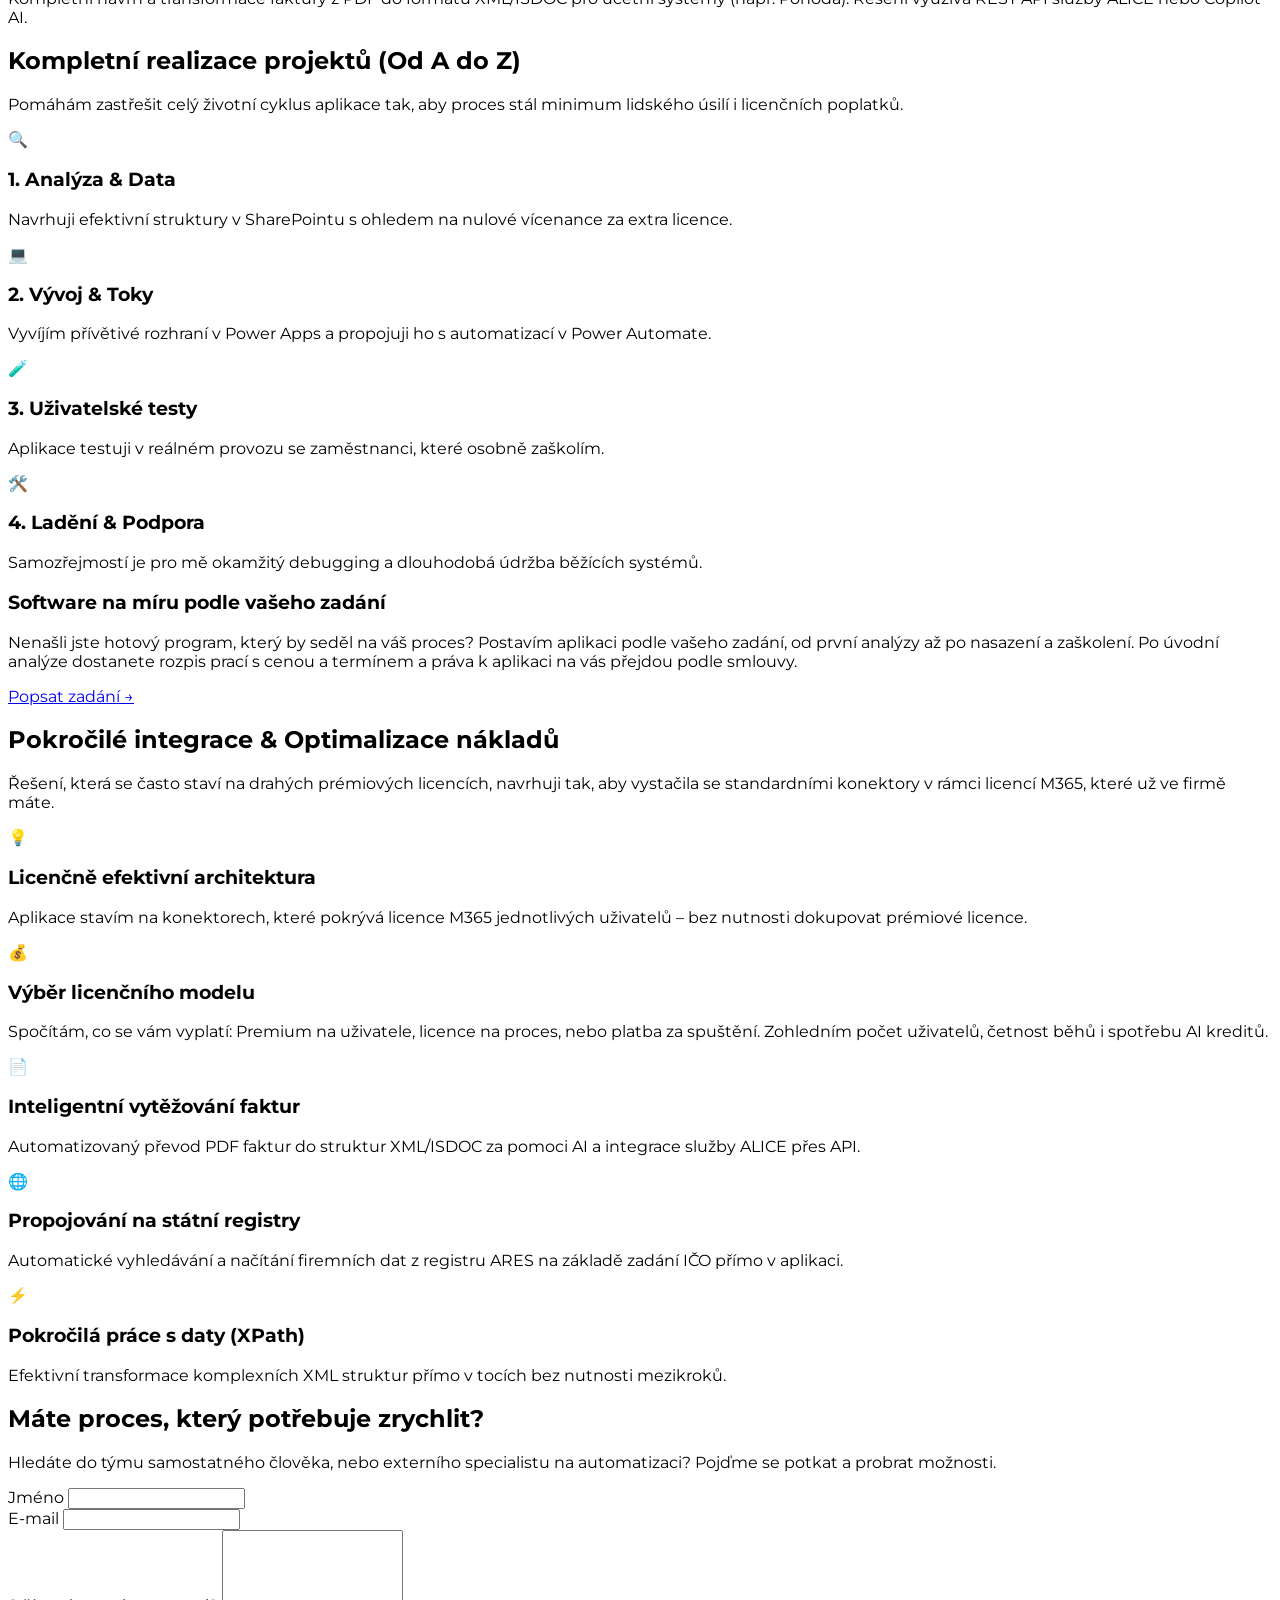
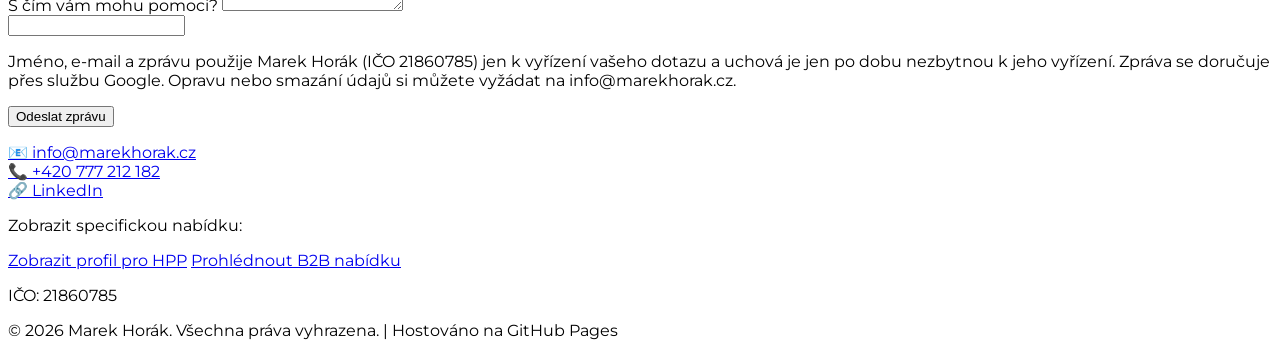
==== commit 262c2567: "Add custom software offer, contact form and plain company ID Co-Authored-By: Claude Opus 5.5 <norepl" ====
--- a/index.html
+++ b/index.html
@@ -35,11 +35,7 @@
                 </h1>
                 <h2 id="hero-subtitle" class="text-xl md:text-2xl font-semibold text-blue-600 mb-6"></h2>
                 
-                <div id="ico-header-block" class="hidden justify-center md:justify-start mb-6">
-                    <span class="text-gray-600 font-medium whitespace-nowrap bg-gray-100 border border-gray-200 px-4 py-1.5 rounded-md flex items-center gap-2">
-                        💼 <span id="header-ico"></span>
-                    </span>
-                </div>
+                <p id="ico-header-block" class="hidden text-sm text-gray-500 mb-6"></p>
                 <p id="hero-description" class="text-base md:text-lg text-gray-600 mb-8 leading-relaxed"></p>
 
                 <p id="coop-title" class="text-xs font-bold uppercase tracking-wider text-gray-400 mb-3"></p>
@@ -137,6 +133,13 @@
                 <p id="step4-desc" class="text-sm text-gray-600">Samozřejmostí je pro mě okamžitý debugging a dlouhodobá údržba běžících systémů.</p>
             </div>
         </div>
+        <div id="custom-software-block" class="mt-8 bg-blue-50 border border-blue-100 rounded-xl p-6 md:p-8 flex flex-col md:flex-row md:items-center gap-6">
+            <div class="flex-1">
+                <h3 id="custom-software-title" class="font-bold text-xl text-gray-900 mb-2"></h3>
+                <p id="custom-software-desc" class="text-sm md:text-base text-gray-600"></p>
+            </div>
+            <a id="custom-software-cta" href="#contact" class="inline-flex items-center justify-center bg-blue-600 hover:bg-blue-700 text-white font-semibold py-3 px-6 rounded-lg shadow-md transition whitespace-nowrap"></a>
+        </div>
     </section>
 
     <section class="bg-gray-900 text-white py-16">
@@ -152,13 +155,33 @@
     </section>
 
 
-    <footer class="bg-gray-100 border-t border-gray-200 py-16 text-center">
+    <footer id="contact" class="bg-gray-100 border-t border-gray-200 py-16 text-center">
         <div class="max-w-5xl mx-auto px-6">
             <h2 id="footer-title" class="text-2xl md:text-3xl font-bold text-gray-900 mb-3">Máte proces, který potřebuje zrychlit?</h2>
             <p id="footer-desc" class="text-gray-600 mb-10 text-base md:text-lg">
                 Hledáte do týmu samostatného člověka, který navrhne a dodá řešení od A do Z? Pojďme se potkat.
             </p>
             
+            <form id="contact-form" class="hidden max-w-xl mx-auto text-left mb-12 space-y-4">
+                <div>
+                    <label id="form-name-label" for="form-name" class="block text-sm font-semibold text-gray-700 mb-1"></label>
+                    <input id="form-name" name="name" type="text" required maxlength="100" autocomplete="name" class="w-full rounded-lg border border-gray-300 bg-white px-4 py-2.5 focus:outline-none focus:ring-2 focus:ring-blue-600">
+                </div>
+                <div>
+                    <label id="form-email-label" for="form-email" class="block text-sm font-semibold text-gray-700 mb-1"></label>
+                    <input id="form-email" name="email" type="email" required maxlength="200" autocomplete="email" class="w-full rounded-lg border border-gray-300 bg-white px-4 py-2.5 focus:outline-none focus:ring-2 focus:ring-blue-600">
+                </div>
+                <div>
+                    <label id="form-message-label" for="form-message" class="block text-sm font-semibold text-gray-700 mb-1"></label>
+                    <textarea id="form-message" name="message" rows="5" required maxlength="5000" class="w-full rounded-lg border border-gray-300 bg-white px-4 py-2.5 focus:outline-none focus:ring-2 focus:ring-blue-600"></textarea>
+                </div>
+                <!-- Honeypot: hidden from people, bots fill it in -->
+                <input name="website" type="text" tabindex="-1" autocomplete="off" aria-hidden="true" class="hidden">
+                <p id="form-privacy" class="text-xs text-gray-500"></p>
+                <button id="form-submit" type="submit" class="w-full sm:w-auto bg-blue-600 hover:bg-blue-700 disabled:opacity-60 text-white font-semibold py-3 px-8 rounded-lg shadow-md transition"></button>
+                <p id="form-status" role="status" class="text-sm font-semibold"></p>
+            </form>
+
             <div id="footer-contacts-grid" class="grid grid-cols-1 md:grid-cols-3 gap-6 md:gap-8 text-lg md:text-xl font-bold text-gray-800 max-w-4xl mx-auto items-center justify-center">
                 <div class="flex justify-center">
                     <a href="mailto:info@marekhorak.cz" class="hover:text-blue-600 transition flex items-center gap-2 whitespace-nowrap">📧 info@marekhorak.cz</a>
@@ -179,13 +202,18 @@
                  </div>
             </div>
             
-            <p id="footer-rights" class="text-xs text-gray-400 mt-12">
+            <p id="footer-ico" class="text-xs text-gray-500 mt-12"></p>
+            <p id="footer-rights" class="text-xs text-gray-400 mt-1">
                 © 2026 Marek Horák. Všechna práva vyhrazena. | Hostováno na GitHub Pages
             </p>
         </div>
     </footer>
 
     <script>
+        // URL of the deployed Apps Script web app (apps-script/kontaktni-formular.gs). Form stays hidden while empty.
+        const CONTACT_FORM_ENDPOINT = '';
+        let contactFormTexts = {};
+
         document.addEventListener('DOMContentLoaded', () => {
             const params = new URLSearchParams(window.location.search);
             let view = params.get('view') || 'all'; // 'hpp', 'b2b', or 'all'
@@ -193,7 +221,40 @@
             let lang = document.documentElement.lang || 'cz';
 
             fetchContent(lang, view);
+            setupContactForm();
         });
+
+        function setupContactForm() {
+            const form = document.getElementById('contact-form');
+            if (!CONTACT_FORM_ENDPOINT) return;
+            form.classList.remove('hidden');
+
+            form.addEventListener('submit', async (event) => {
+                event.preventDefault();
+                const submit = document.getElementById('form-submit');
+                const status = document.getElementById('form-status');
+                const submitText = submit.textContent;
+                submit.disabled = true;
+                submit.textContent = contactFormTexts.sending;
+                status.textContent = '';
+                status.className = 'text-sm font-semibold';
+
+                let ok = false;
+                try {
+                    // URL-encoded body keeps this a simple request, Apps Script does not answer CORS preflight
+                    const response = await fetch(CONTACT_FORM_ENDPOINT, { method: 'POST', body: new URLSearchParams(new FormData(form)) });
+                    ok = (await response.json()).ok === true;
+                } catch (error) {
+                    console.error('Odeslání formuláře selhalo:', error);
+                }
+
+                status.textContent = ok ? contactFormTexts.success : contactFormTexts.error;
+                status.classList.add(ok ? 'text-green-700' : 'text-red-700');
+                if (ok) form.reset();
+                submit.disabled = false;
+                submit.textContent = submitText;
+            });
+        }
 
         async function fetchContent(lang, view) {
             try {
@@ -306,6 +367,21 @@
                 });
             }
 
+            // --- Custom Software Block ---
+            document.getElementById('custom-software-block').classList.toggle('hidden', view === 'hpp');
+            document.getElementById('custom-software-title').innerHTML = content.custom_software.title;
+            document.getElementById('custom-software-desc').innerHTML = content.custom_software.description;
+            document.getElementById('custom-software-cta').innerHTML = content.custom_software.cta;
+
+            // --- Contact Form ---
+            contactFormTexts = content.contact_form;
+            document.getElementById('form-name-label').textContent = contactFormTexts.name;
+            document.getElementById('form-email-label').textContent = contactFormTexts.email;
+            document.getElementById('form-message-label').textContent = contactFormTexts.message;
+            document.getElementById('form-privacy').textContent = contactFormTexts.privacy;
+            document.getElementById('form-submit').textContent = contactFormTexts.submit;
+            document.getElementById('form-status').textContent = '';
+
             // --- Advanced Integrations Section ---
             const advContainer = document.getElementById('advanced-integrations-container');
             if (content.advanced_integrations && advContainer) {
@@ -326,6 +402,7 @@
             document.getElementById('footer-title').innerHTML = content.footer.title;
             const footerDescKey = `description_${view}`;
             document.getElementById('footer-desc').innerHTML = content.footer[footerDescKey] || content.footer.description_all; // This is correct
+            document.getElementById('footer-ico').innerHTML = content.footer.ico_text;
             document.getElementById('footer-rights').innerHTML = content.links.rights;
 
             // --- UI State ---
@@ -354,8 +431,7 @@
                 coopTitle.classList.add('hidden');
                 projectsSection.classList.remove('hidden');
                 headerIcoBlock.classList.remove('hidden');
-                headerIcoBlock.classList.add('flex');
-                document.getElementById('header-ico').innerHTML = content.footer.ico_text;
+                headerIcoBlock.innerHTML = content.footer.ico_text;
             } else if (view === 'hpp') {
                 viewSwitcher.classList.add('hidden');
                 coopTitle.classList.add('hidden');
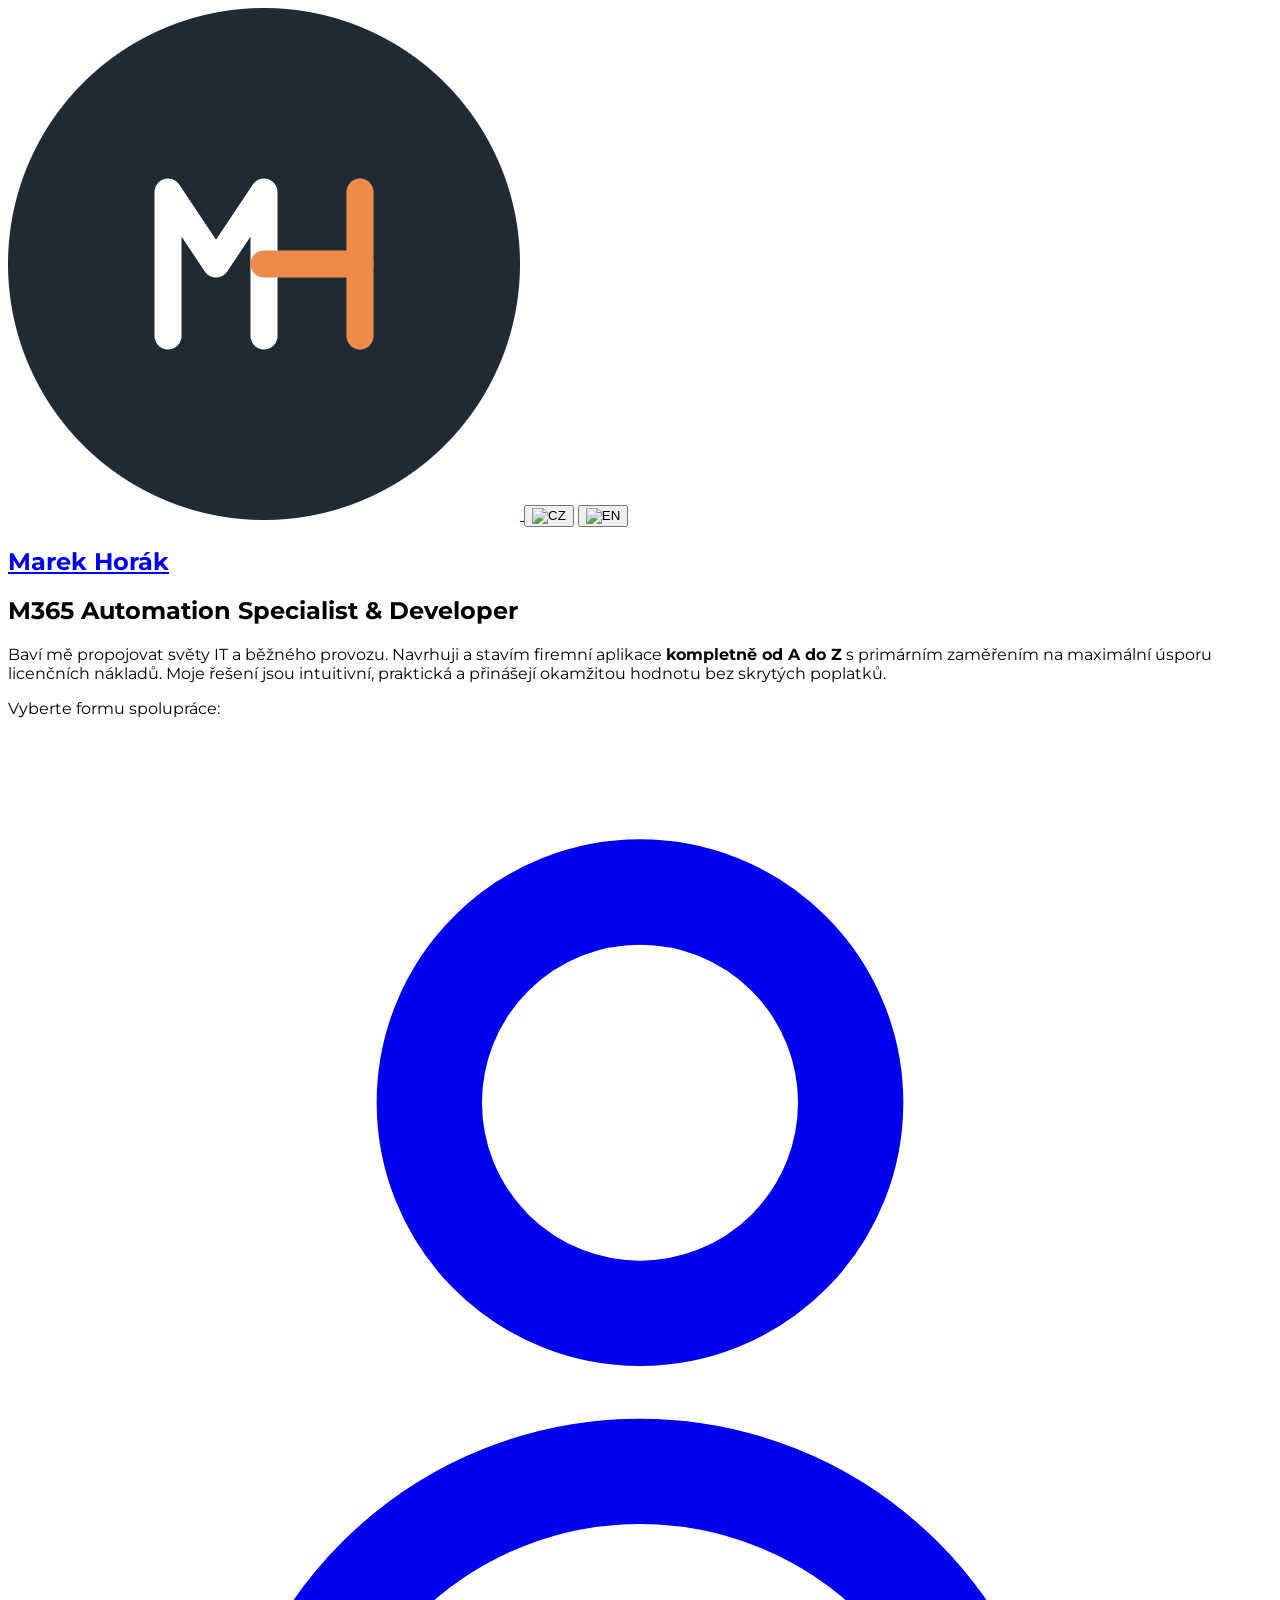
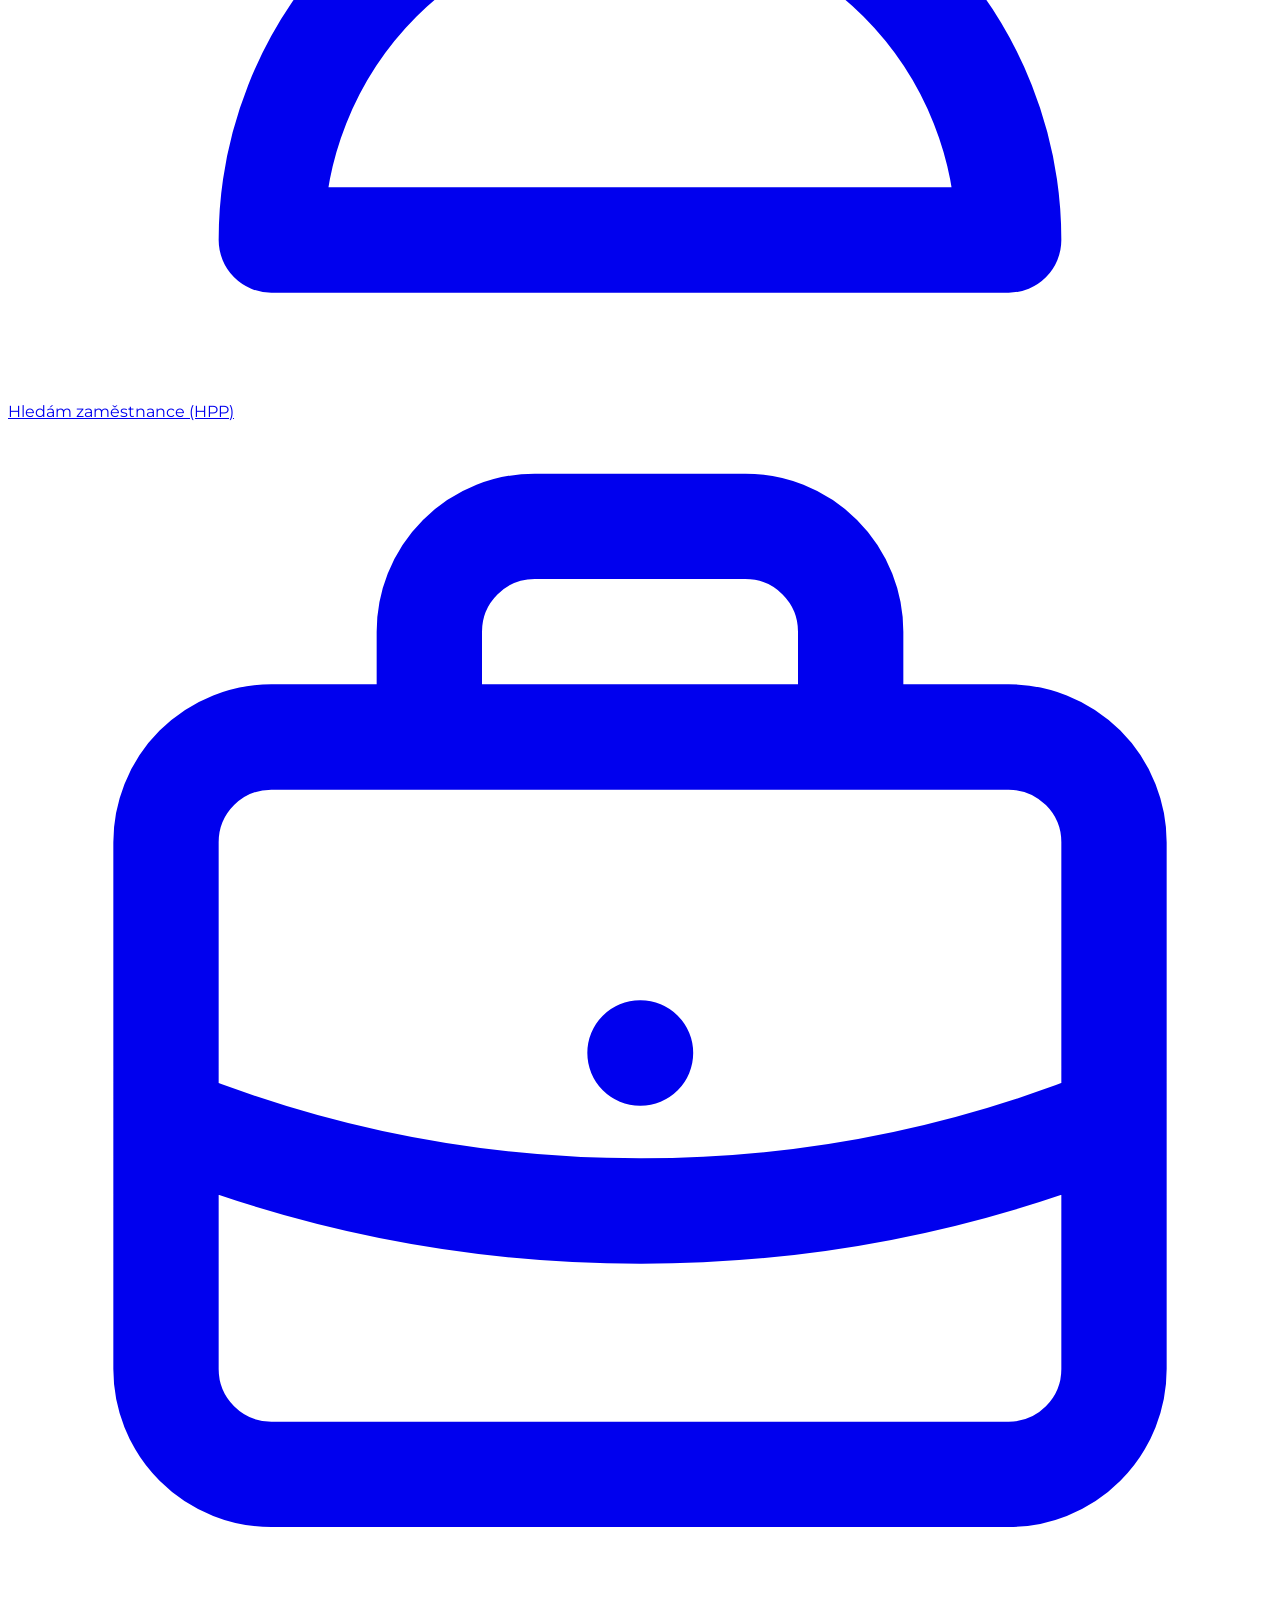
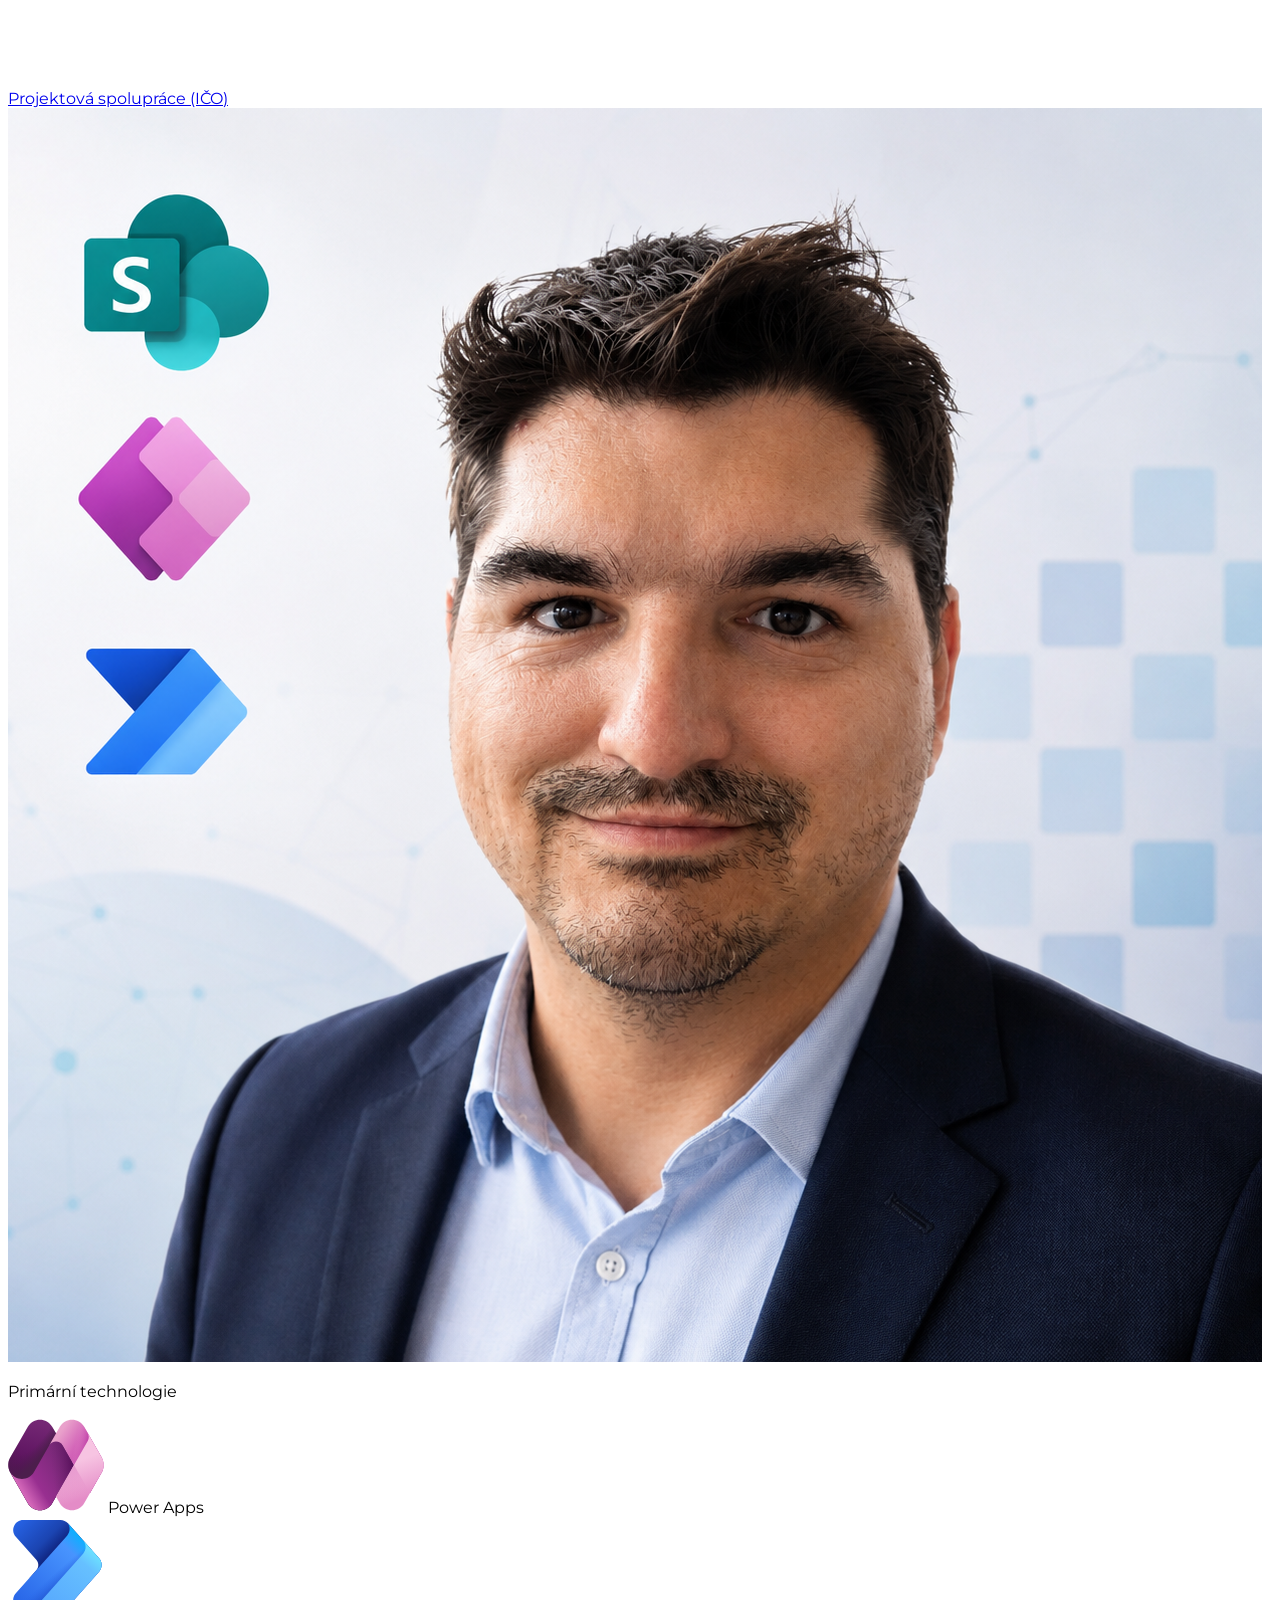
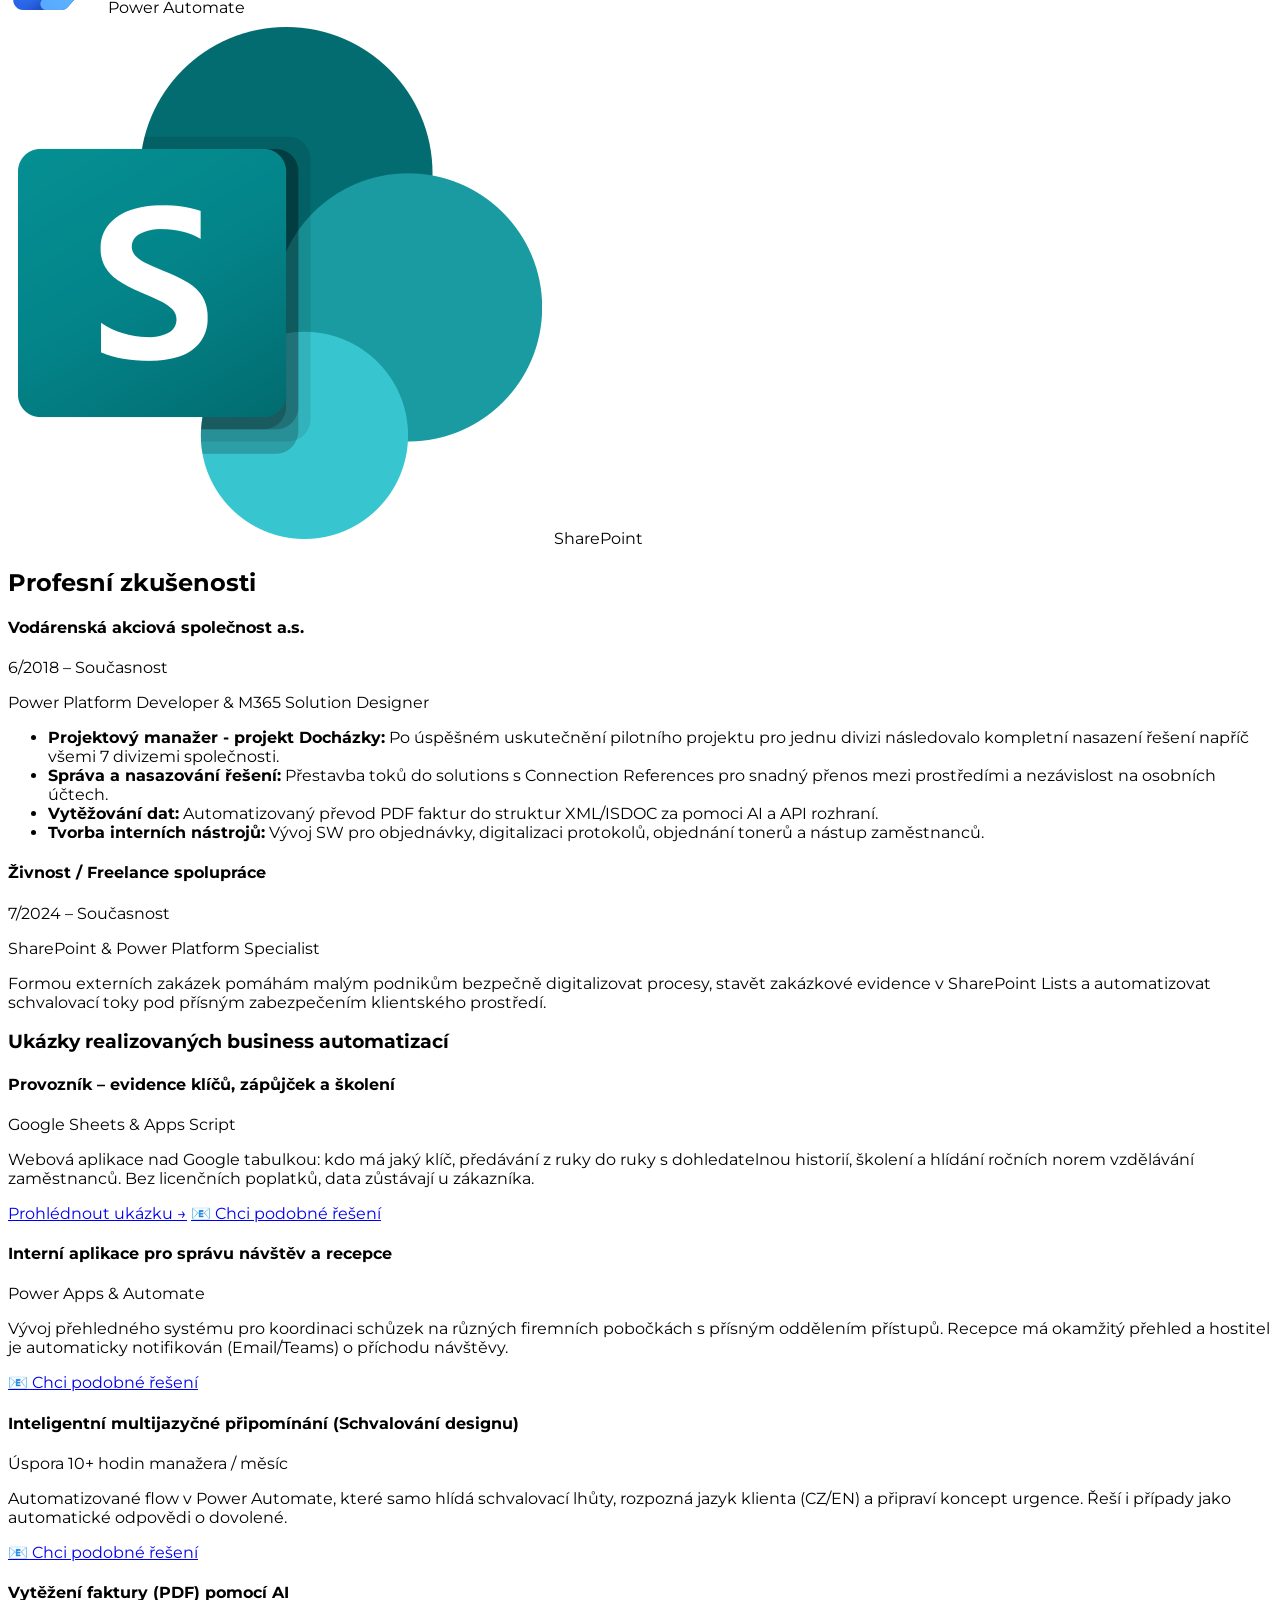
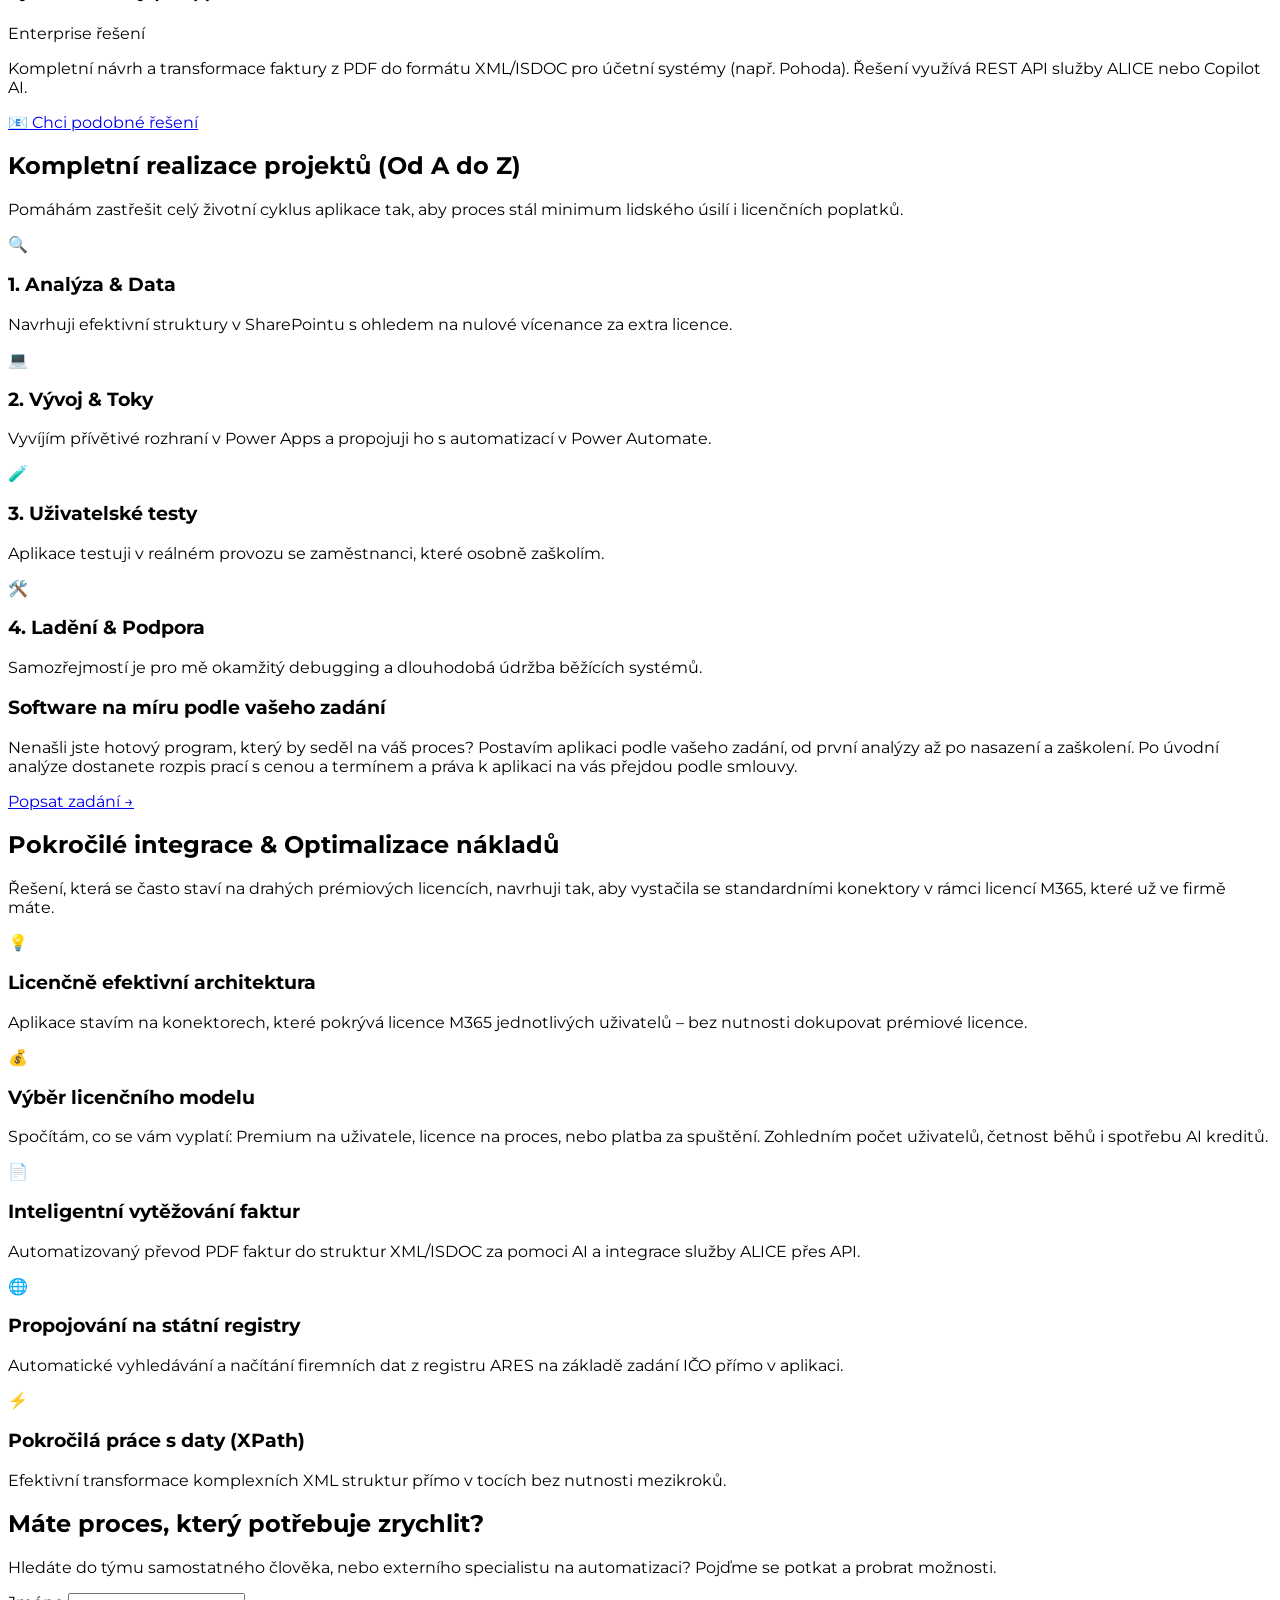
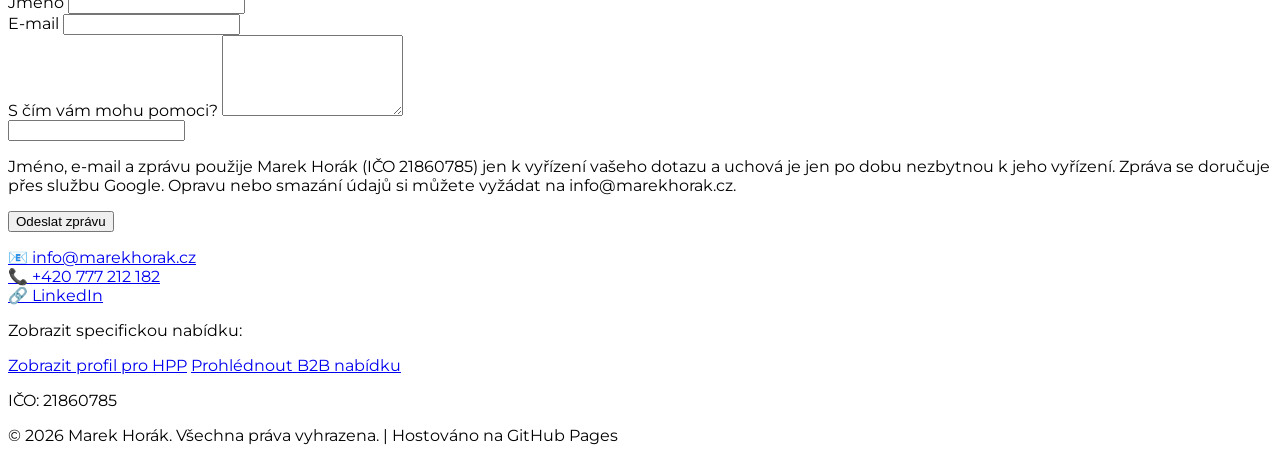
==== commit ecf54fac: "Add per-project mailto templates and fix header link 404 Co-Authored-By: Claude Opus 5.5 <noreply@an" ====
--- a/index.html
+++ b/index.html
@@ -31,7 +31,7 @@
             
             <div class="flex-1 text-center md:text-left">
                 <h1 class="text-3xl md:text-5xl font-bold text-gray-900 mb-2 leading-tight">
-                    <a href="/marek-horak/">Marek Horák</a>
+                    <a href="./">Marek Horák</a>
                 </h1>
                 <h2 id="hero-subtitle" class="text-xl md:text-2xl font-semibold text-blue-600 mb-6"></h2>
                 
@@ -184,7 +184,7 @@
 
             <div id="footer-contacts-grid" class="grid grid-cols-1 md:grid-cols-3 gap-6 md:gap-8 text-lg md:text-xl font-bold text-gray-800 max-w-4xl mx-auto items-center justify-center">
                 <div class="flex justify-center">
-                    <a href="mailto:info@marekhorak.cz" class="hover:text-blue-600 transition flex items-center gap-2 whitespace-nowrap">📧 info@marekhorak.cz</a>
+                    <a id="footer-email-link" href="mailto:info@marekhorak.cz" class="hover:text-blue-600 transition flex items-center gap-2 whitespace-nowrap">📧 info@marekhorak.cz</a>
                 </div>
                 <div class="flex justify-center">
                     <a href="tel:+420777212182" class="hover:text-blue-600 transition flex items-center gap-2 whitespace-nowrap">📞 +420 777 212 182</a>
@@ -212,7 +212,13 @@
     <script>
         // URL of the deployed Apps Script web app (apps-script/kontaktni-formular.gs). Form stays hidden while empty.
         const CONTACT_FORM_ENDPOINT = '';
+        const CONTACT_EMAIL = 'info@marekhorak.cz';
         let contactFormTexts = {};
+
+        function mailtoHref(mail) {
+            const encode = (text) => encodeURIComponent(text.replace(/\n/g, '\r\n'));
+            return `mailto:${CONTACT_EMAIL}?subject=${encode(mail.subject)}&body=${encode(mail.body)}`;
+        }
 
         document.addEventListener('DOMContentLoaded', () => {
             const params = new URLSearchParams(window.location.search);
@@ -355,7 +361,10 @@
                             <span class="text-xs bg-blue-100 text-blue-800 font-semibold px-2 py-1 rounded">${item.badge}</span>
                         </div>
                         <p class="text-sm text-gray-600">${item.description}</p>
-                        ${item.link ? `<a href="${item.link}" class="inline-block mt-3 text-sm font-semibold text-blue-600 hover:text-blue-800 transition">${item.link_text || 'Zobrazit ukázku →'}</a>` : ''}
+                        <div class="flex flex-wrap gap-x-6 gap-y-2 mt-3">
+                            ${item.link ? `<a href="${item.link}" class="text-sm font-semibold text-blue-600 hover:text-blue-800 transition">${item.link_text || 'Zobrazit ukázku →'}</a>` : ''}
+                            ${item.mail ? `<a href="${mailtoHref(item.mail)}" class="text-sm font-semibold text-blue-600 hover:text-blue-800 transition">${content.footer.project_mail_text}</a>` : ''}
+                        </div>
                     </div>`;
             });
 
@@ -402,6 +411,7 @@
             document.getElementById('footer-title').innerHTML = content.footer.title;
             const footerDescKey = `description_${view}`;
             document.getElementById('footer-desc').innerHTML = content.footer[footerDescKey] || content.footer.description_all; // This is correct
+            document.getElementById('footer-email-link').href = mailtoHref(content.footer.mail);
             document.getElementById('footer-ico').innerHTML = content.footer.ico_text;
             document.getElementById('footer-rights').innerHTML = content.links.rights;
 
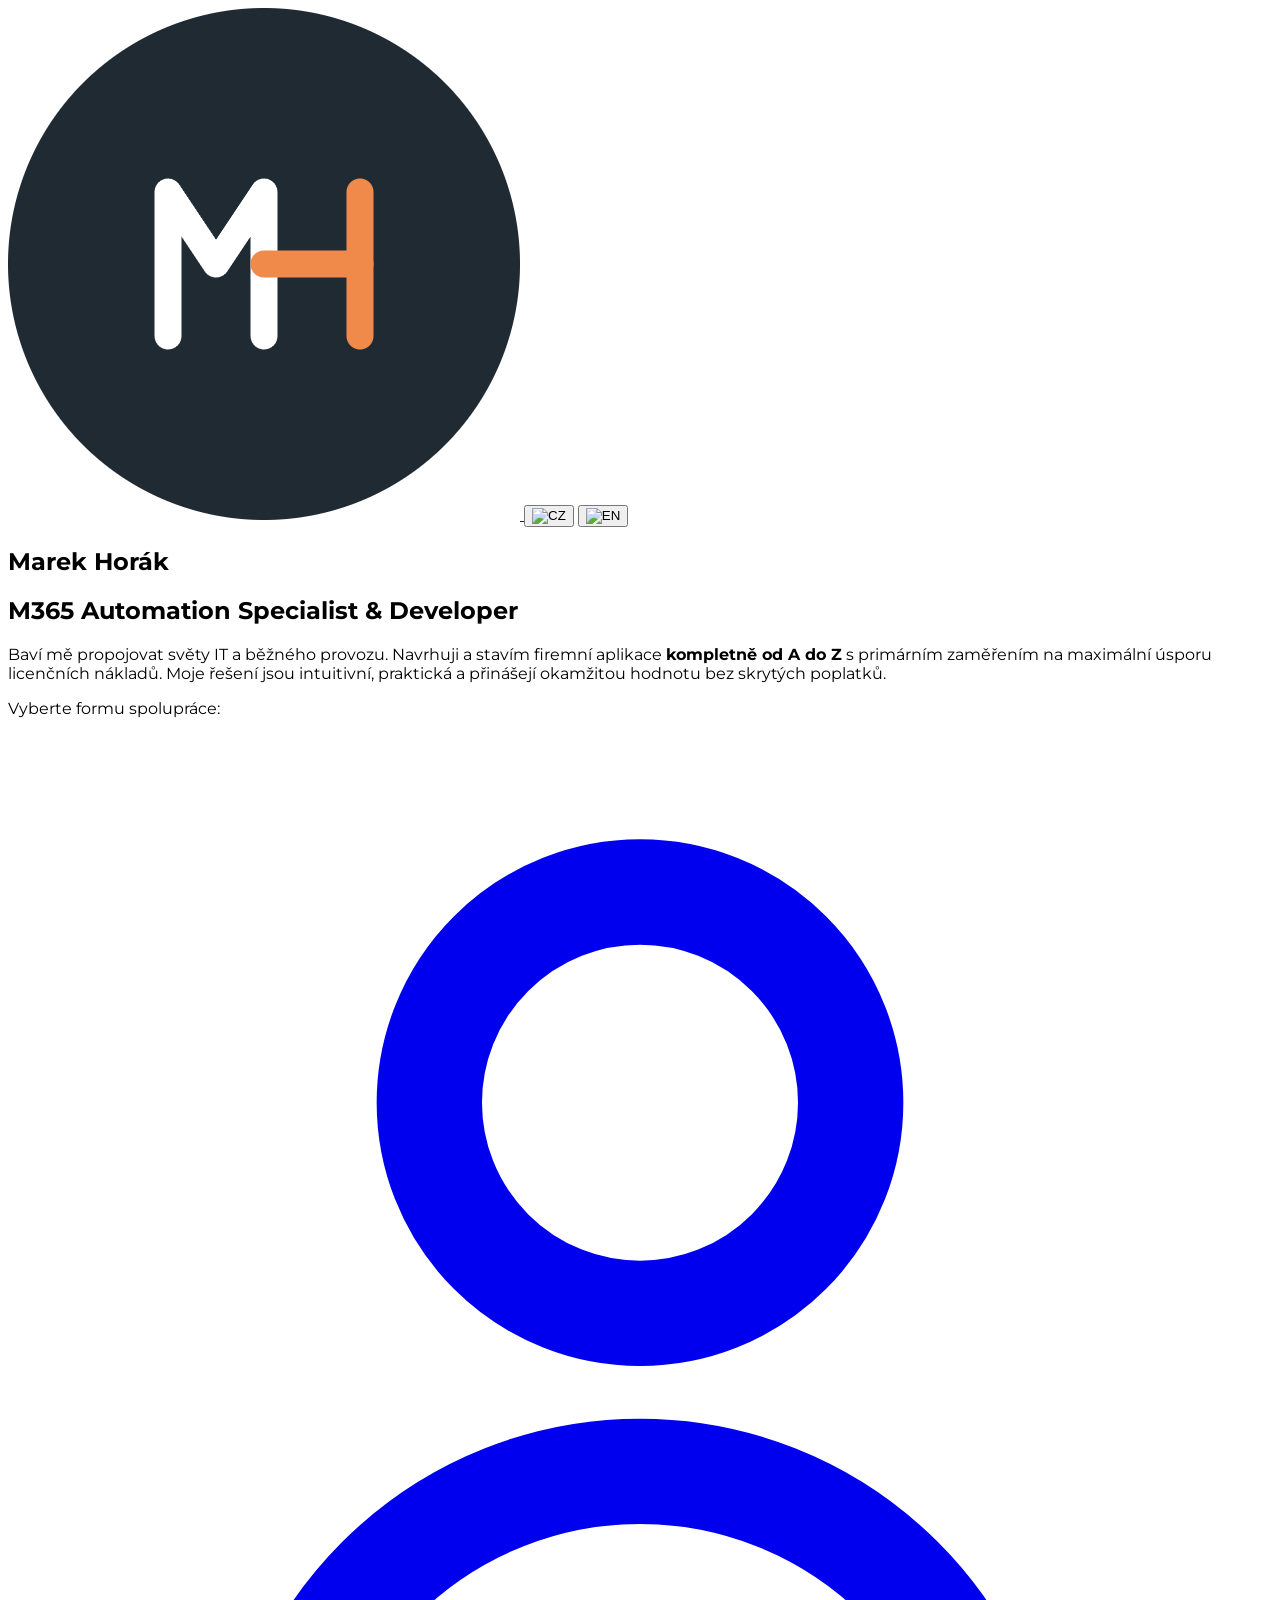
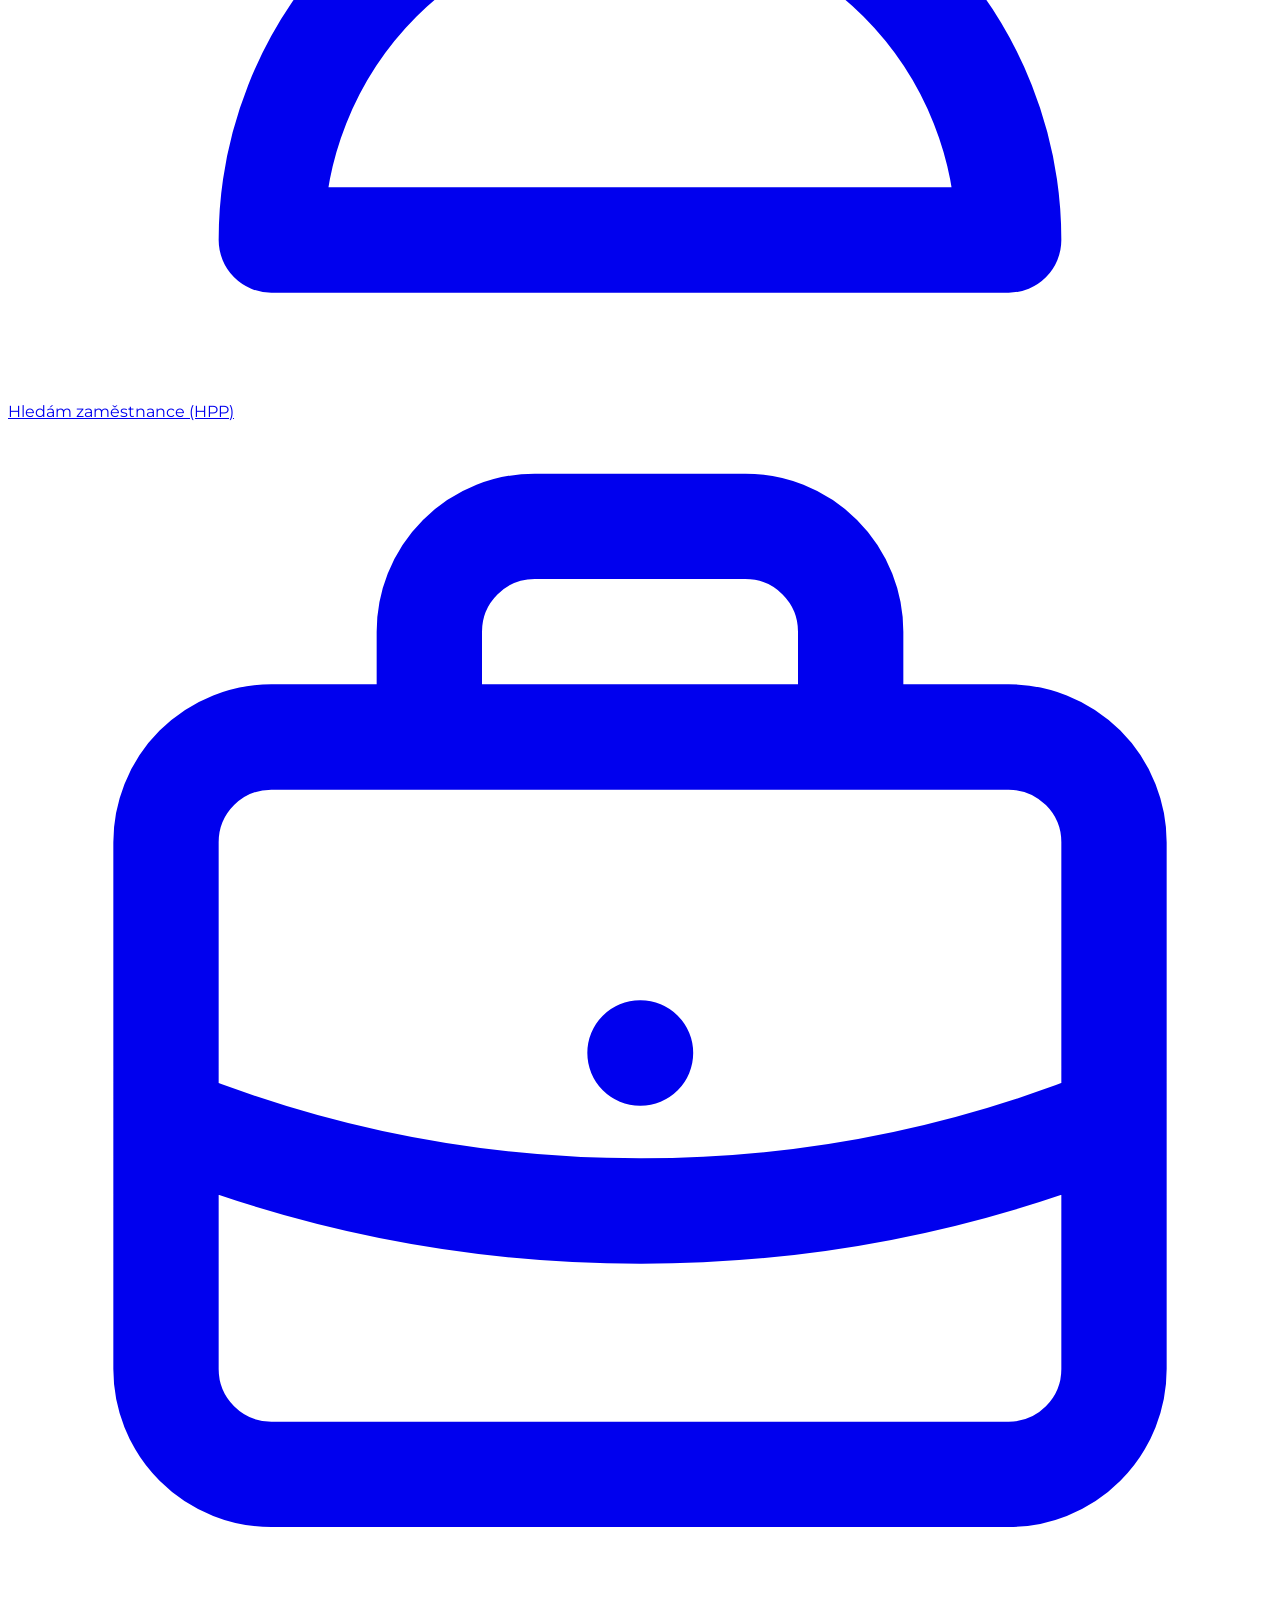
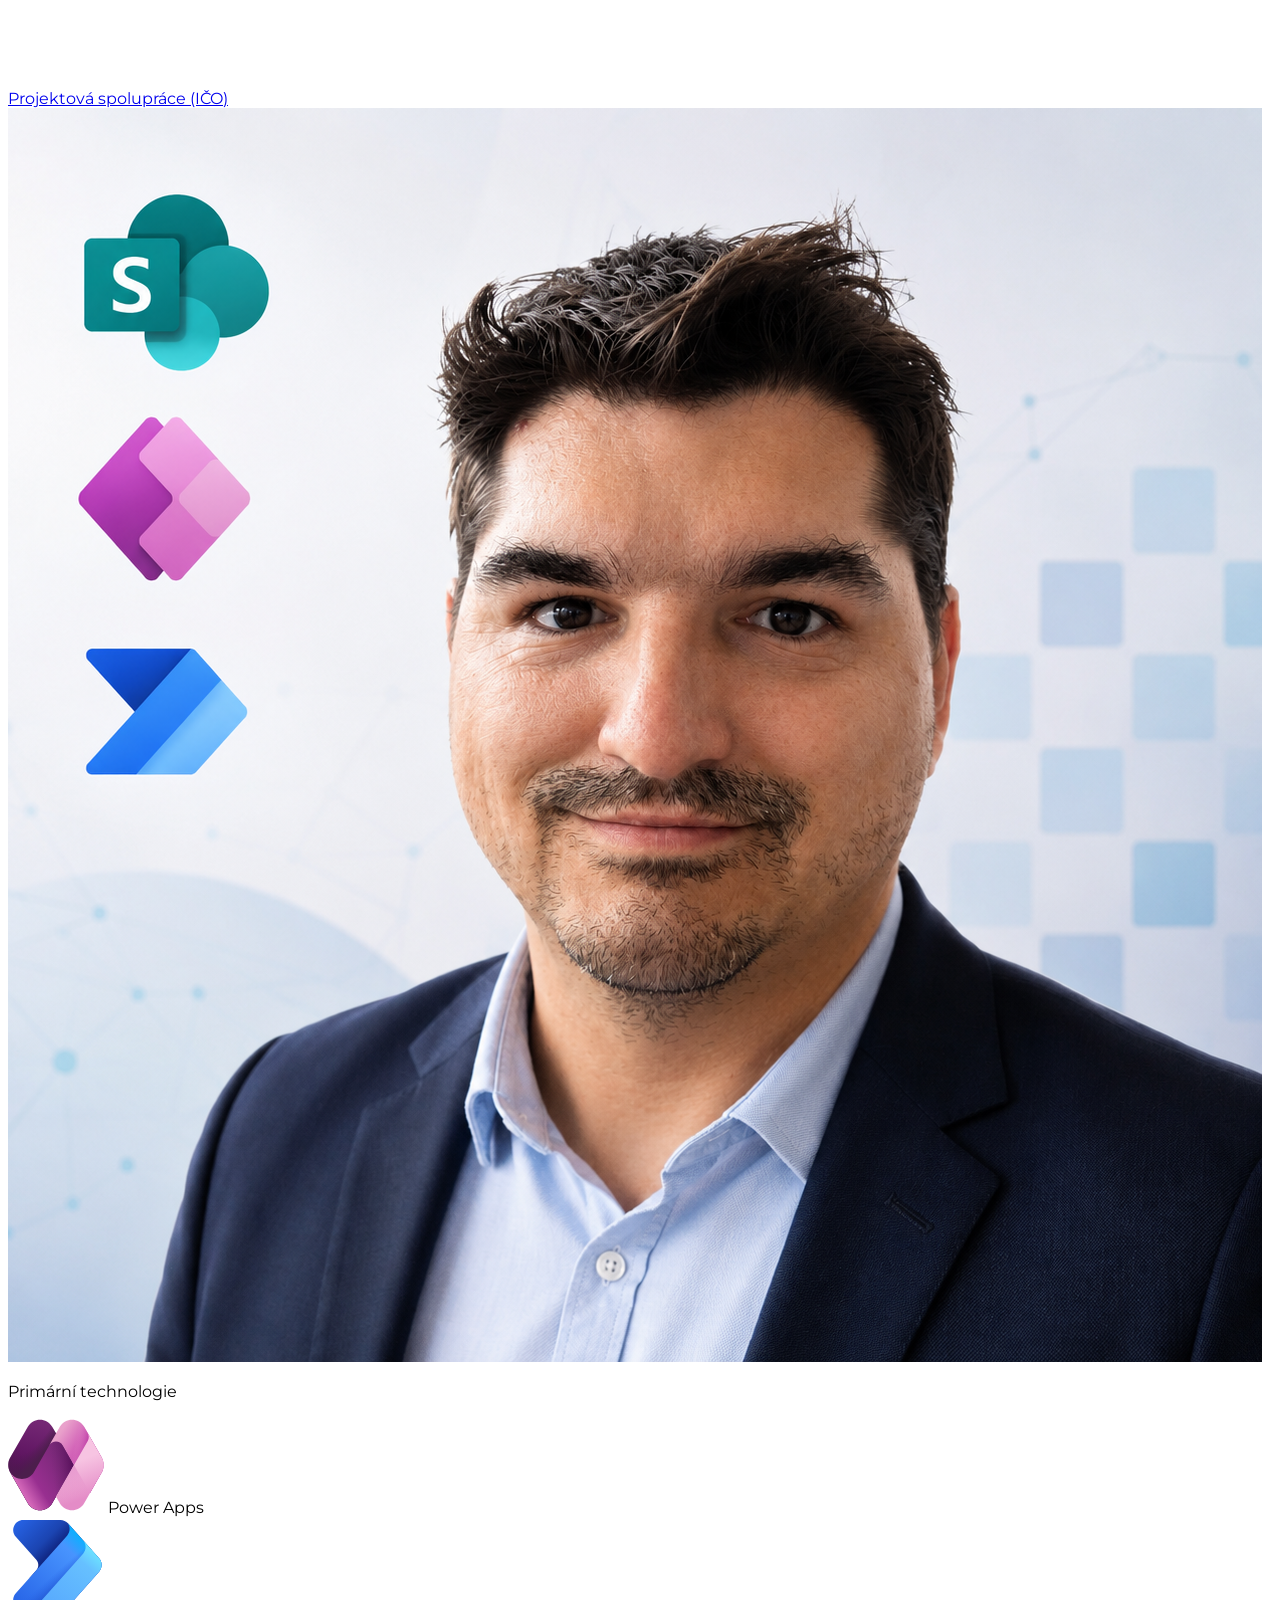
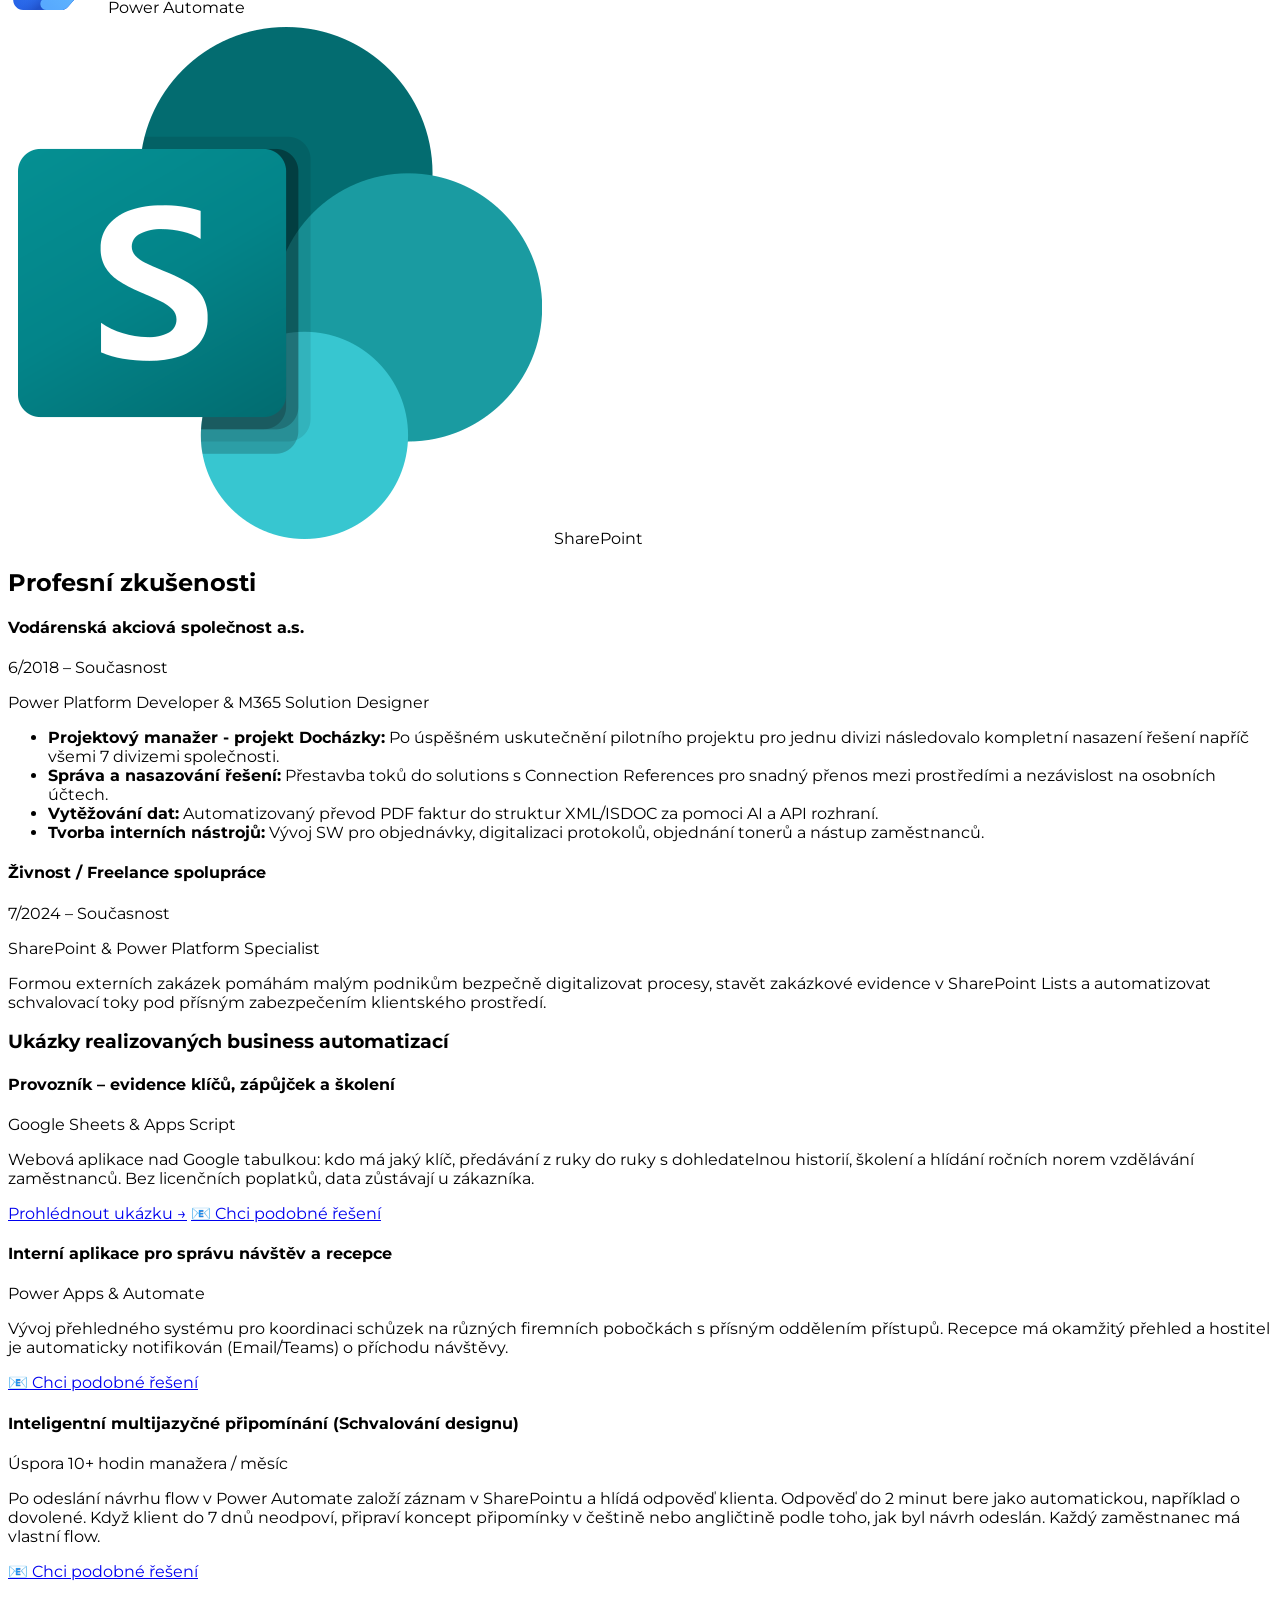
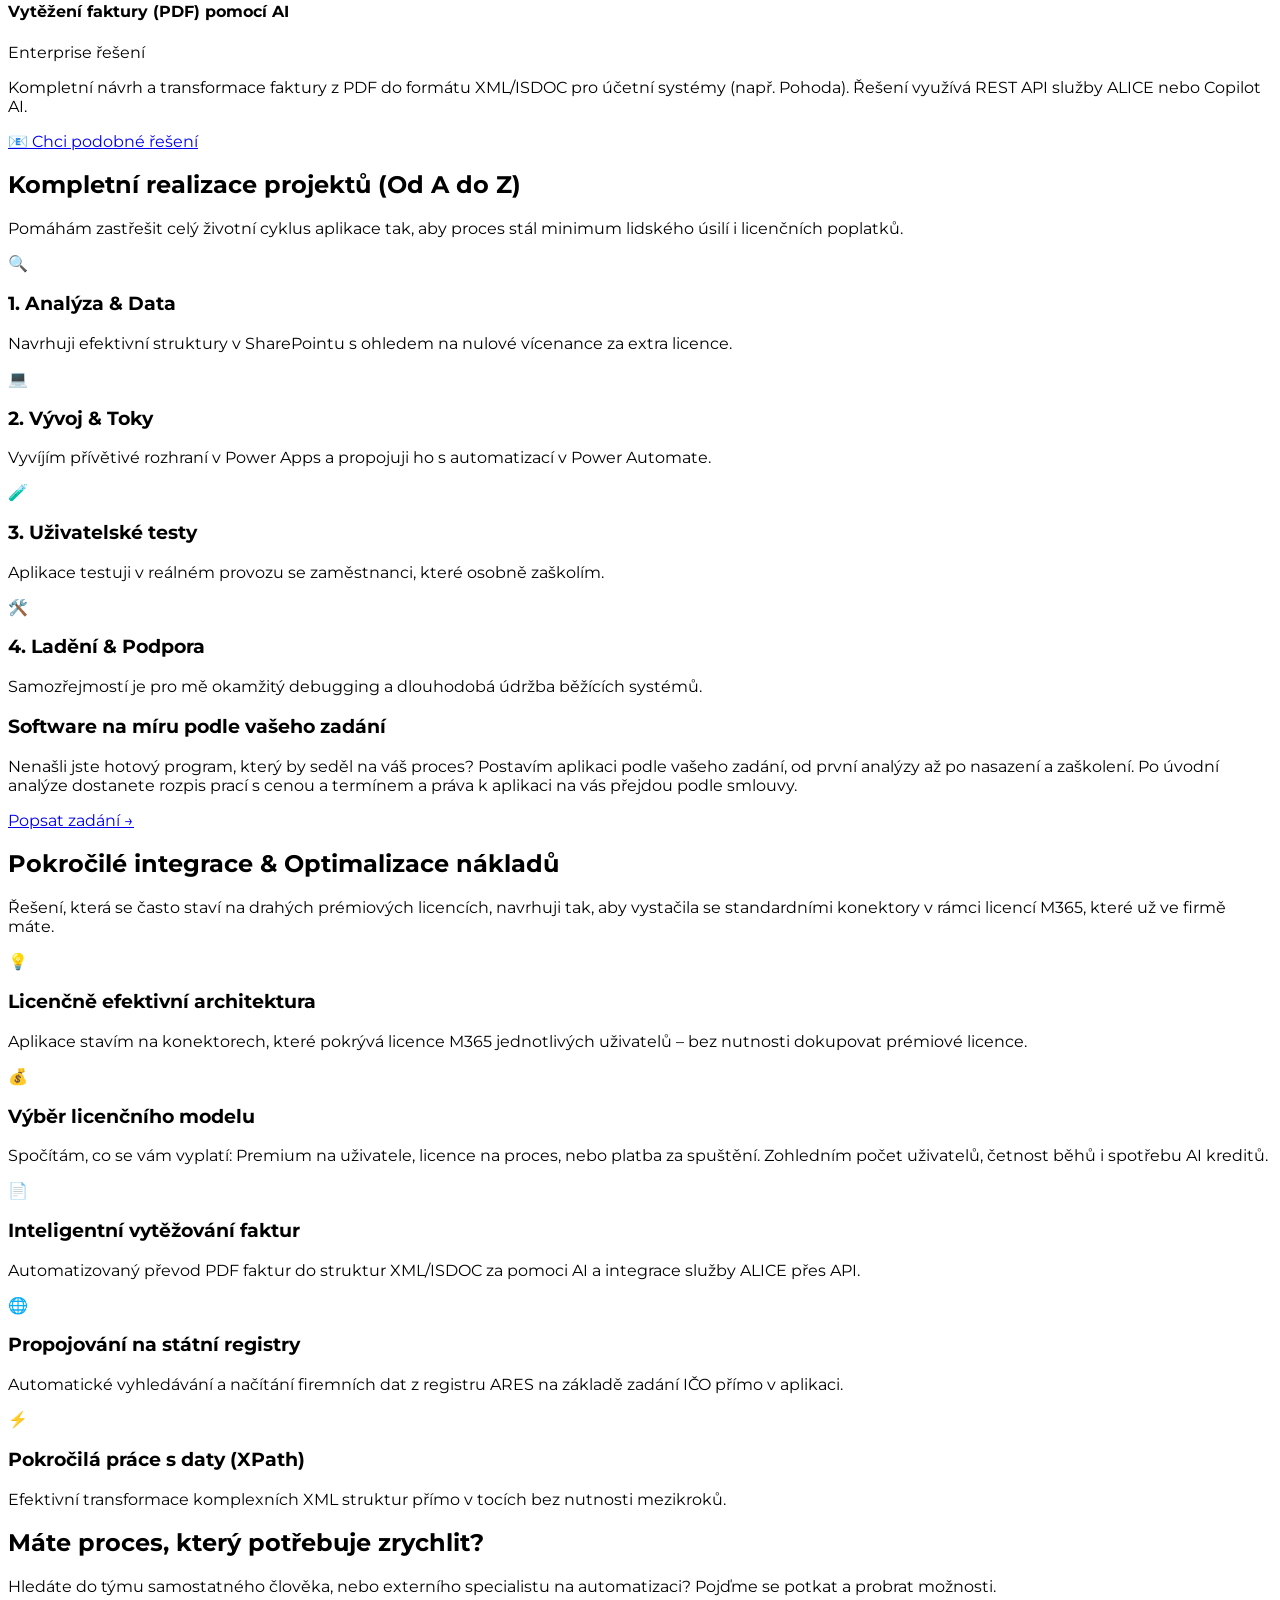
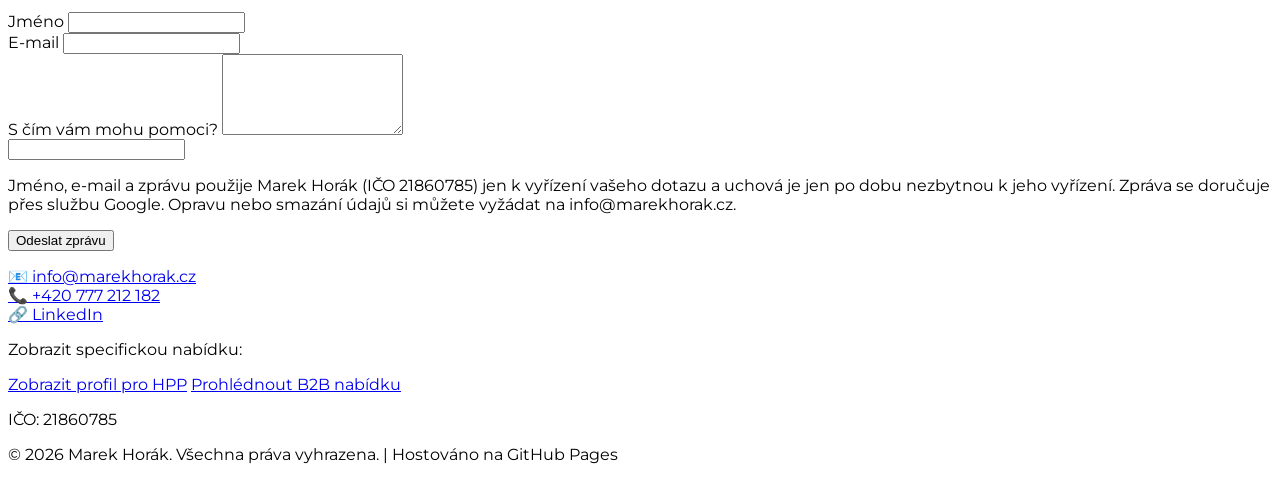
==== commit 2b91bf99: "Remove header name link, add custom software mailto, correct design approval text Co-Authored-By: Cl" ====
--- a/index.html
+++ b/index.html
@@ -31,7 +31,7 @@
             
             <div class="flex-1 text-center md:text-left">
                 <h1 class="text-3xl md:text-5xl font-bold text-gray-900 mb-2 leading-tight">
-                    <a href="./">Marek Horák</a>
+                    Marek Horák
                 </h1>
                 <h2 id="hero-subtitle" class="text-xl md:text-2xl font-semibold text-blue-600 mb-6"></h2>
                 
@@ -381,6 +381,7 @@
             document.getElementById('custom-software-title').innerHTML = content.custom_software.title;
             document.getElementById('custom-software-desc').innerHTML = content.custom_software.description;
             document.getElementById('custom-software-cta').innerHTML = content.custom_software.cta;
+            document.getElementById('custom-software-cta').href = mailtoHref(content.custom_software.mail);
 
             // --- Contact Form ---
             contactFormTexts = content.contact_form;
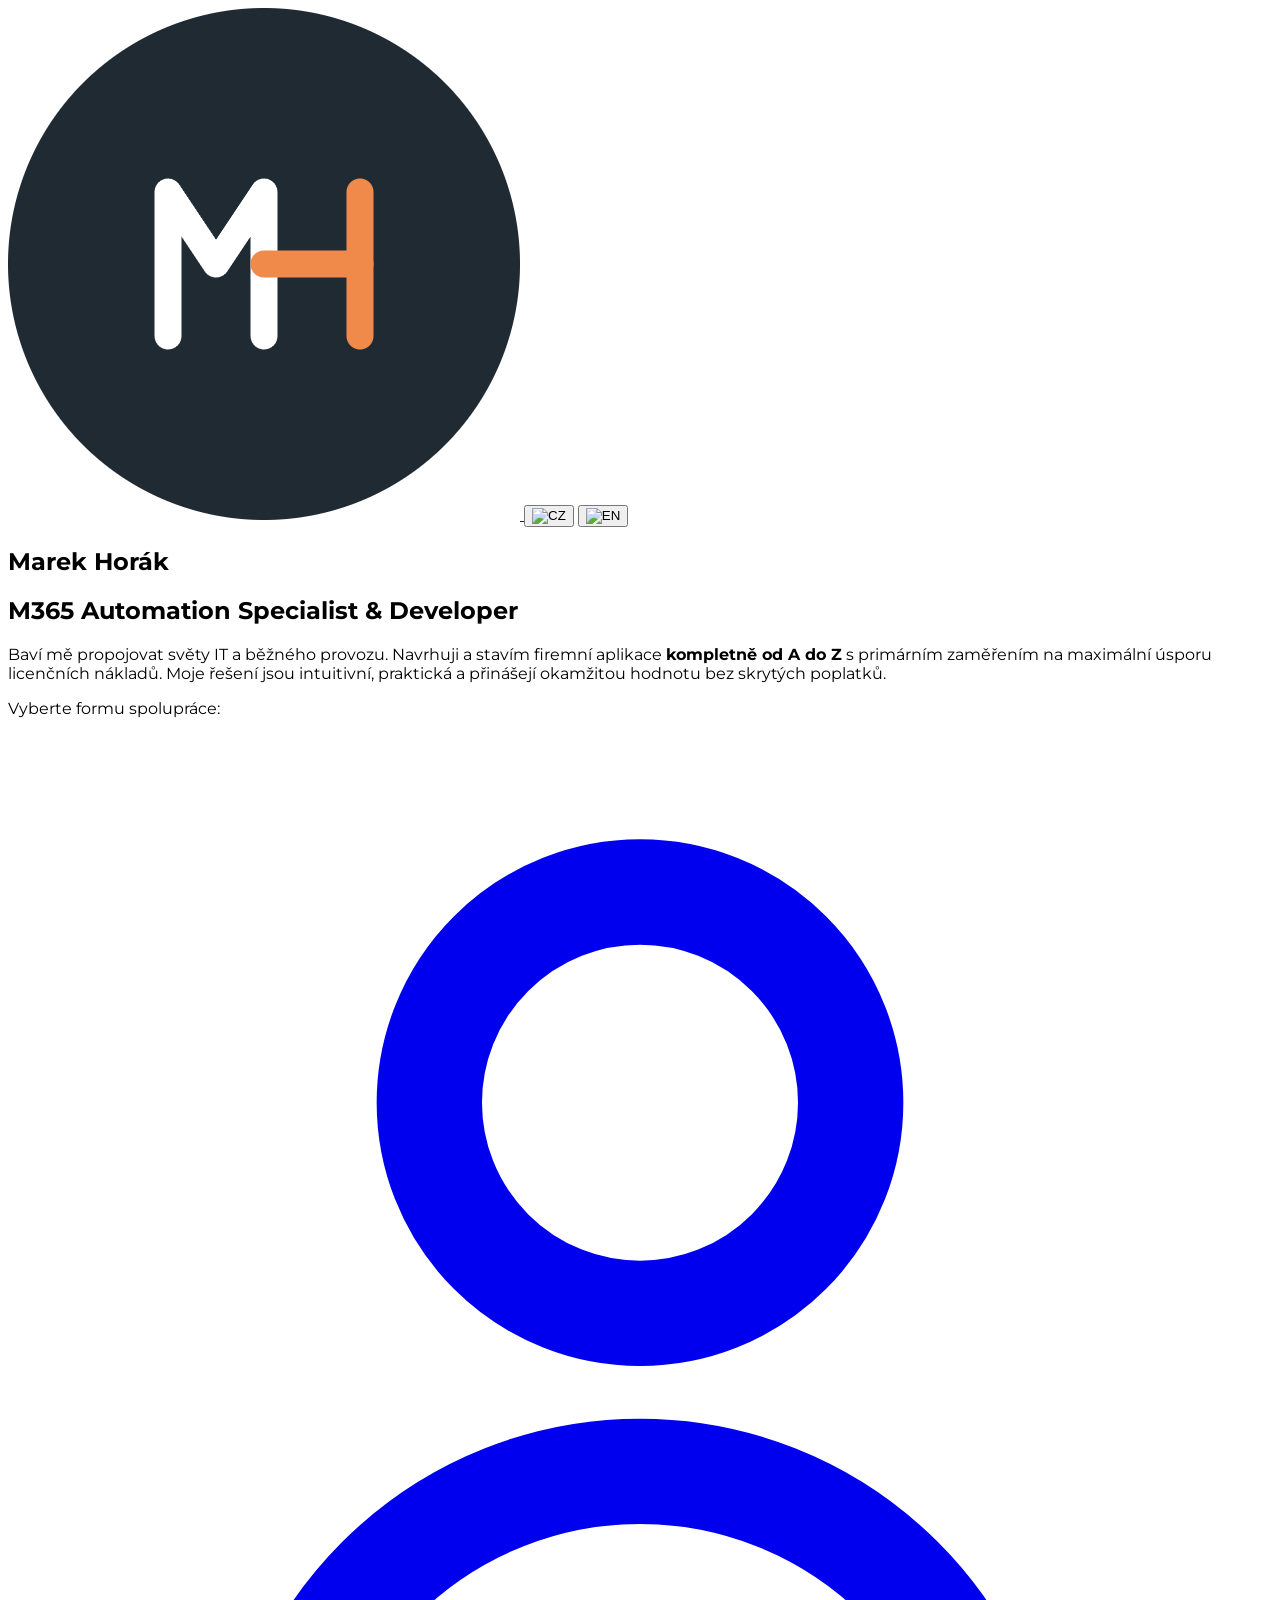
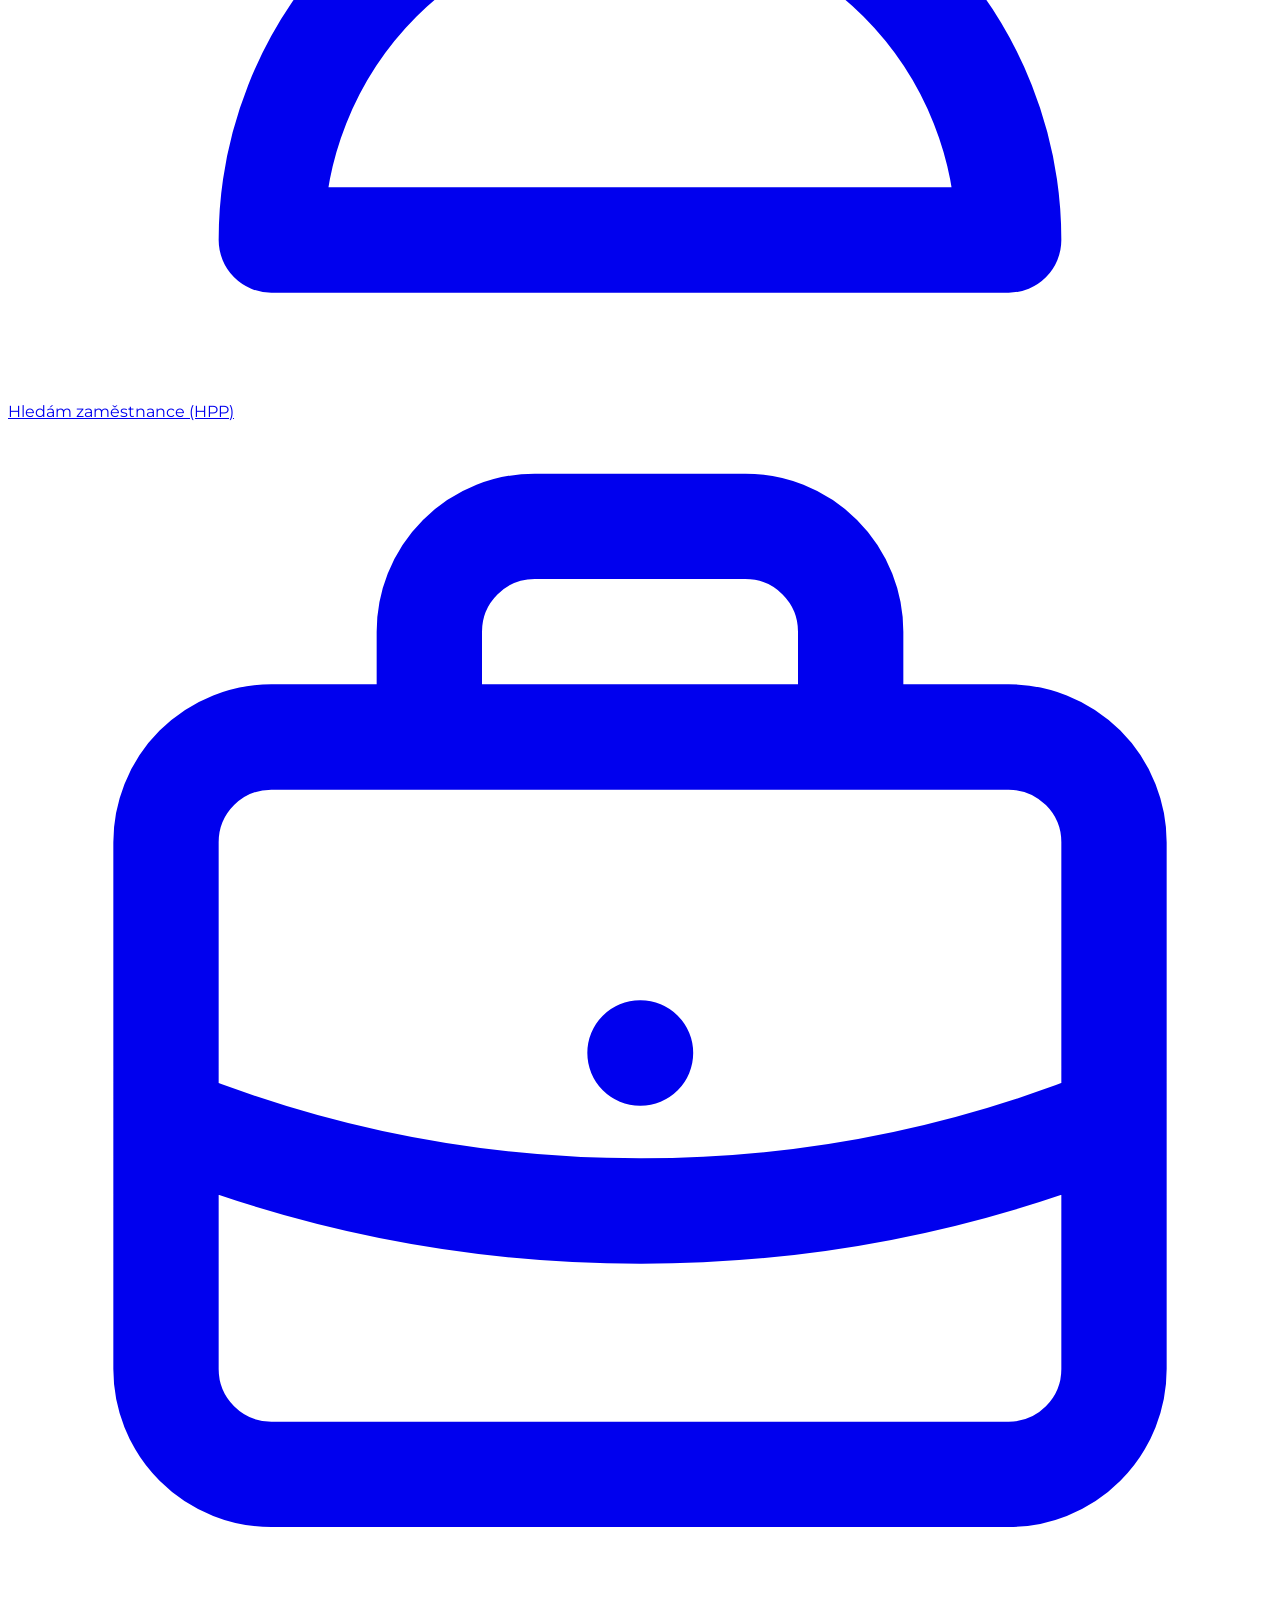
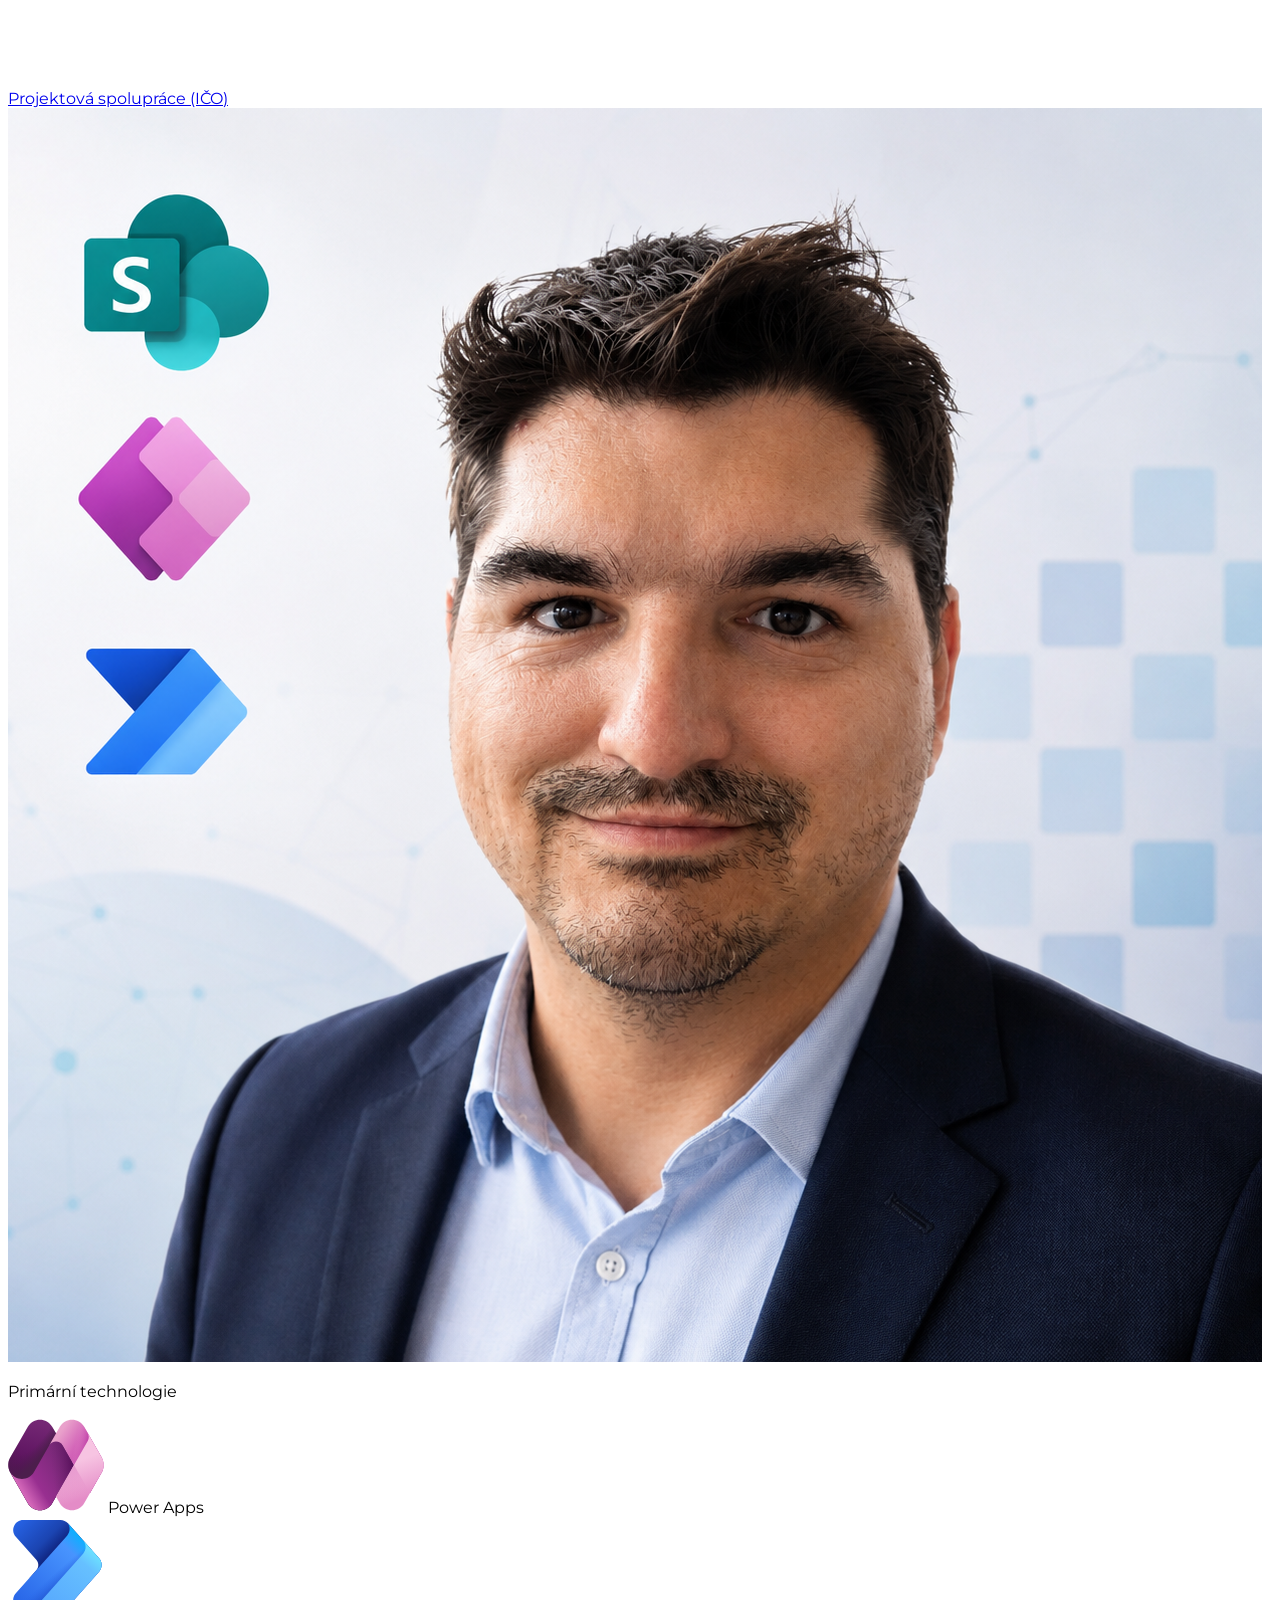
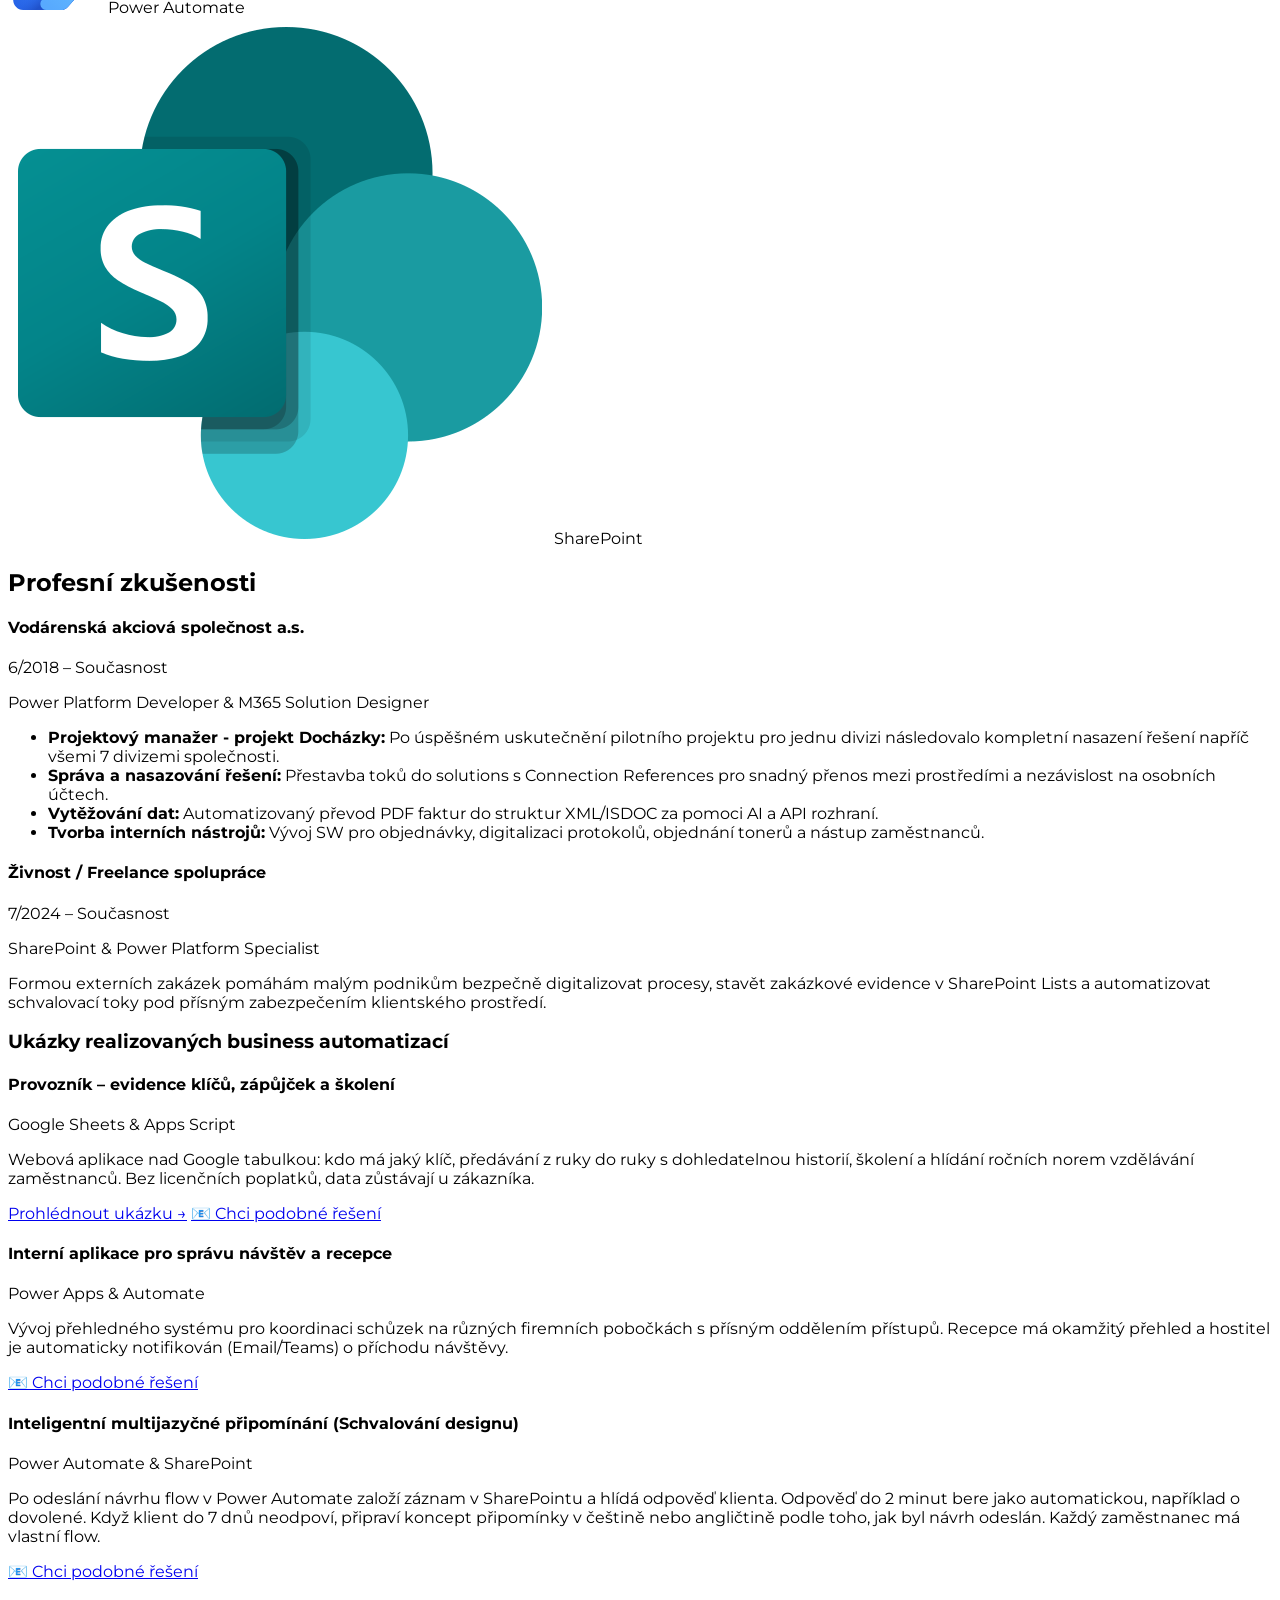
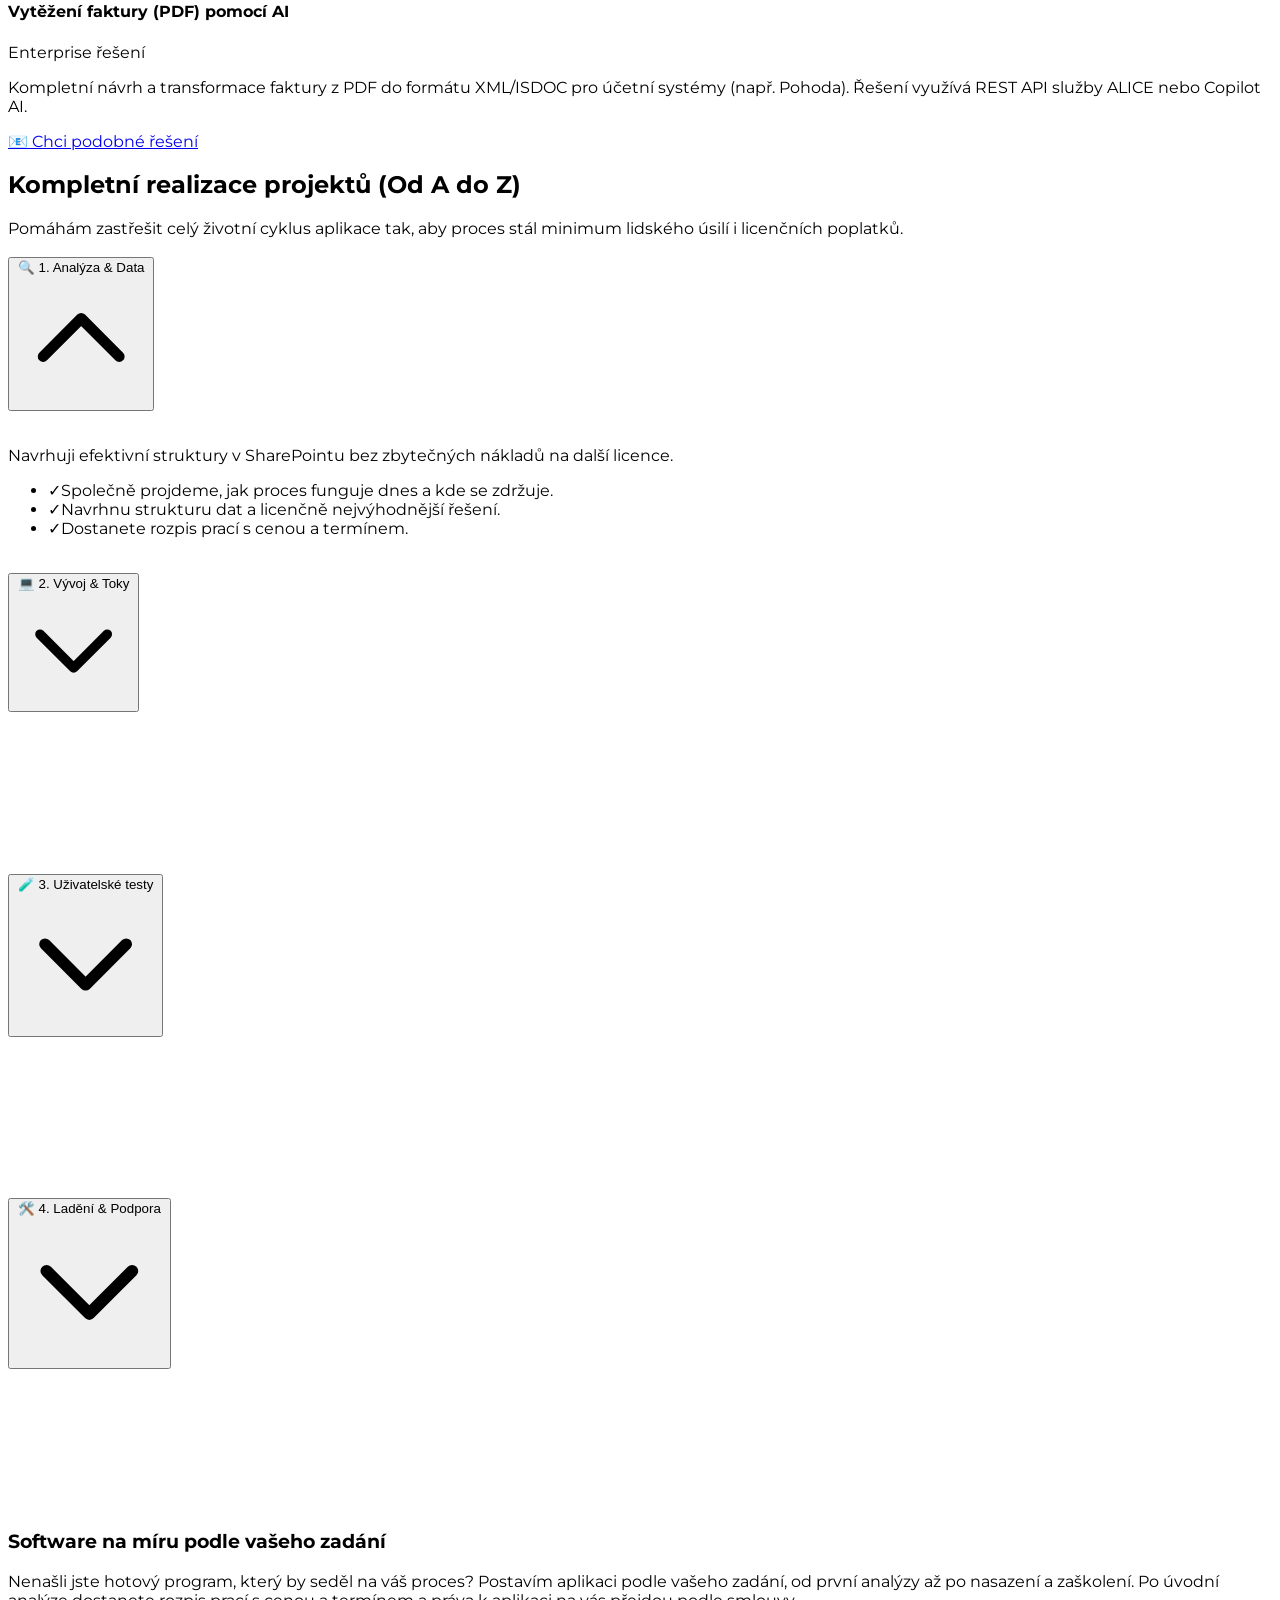
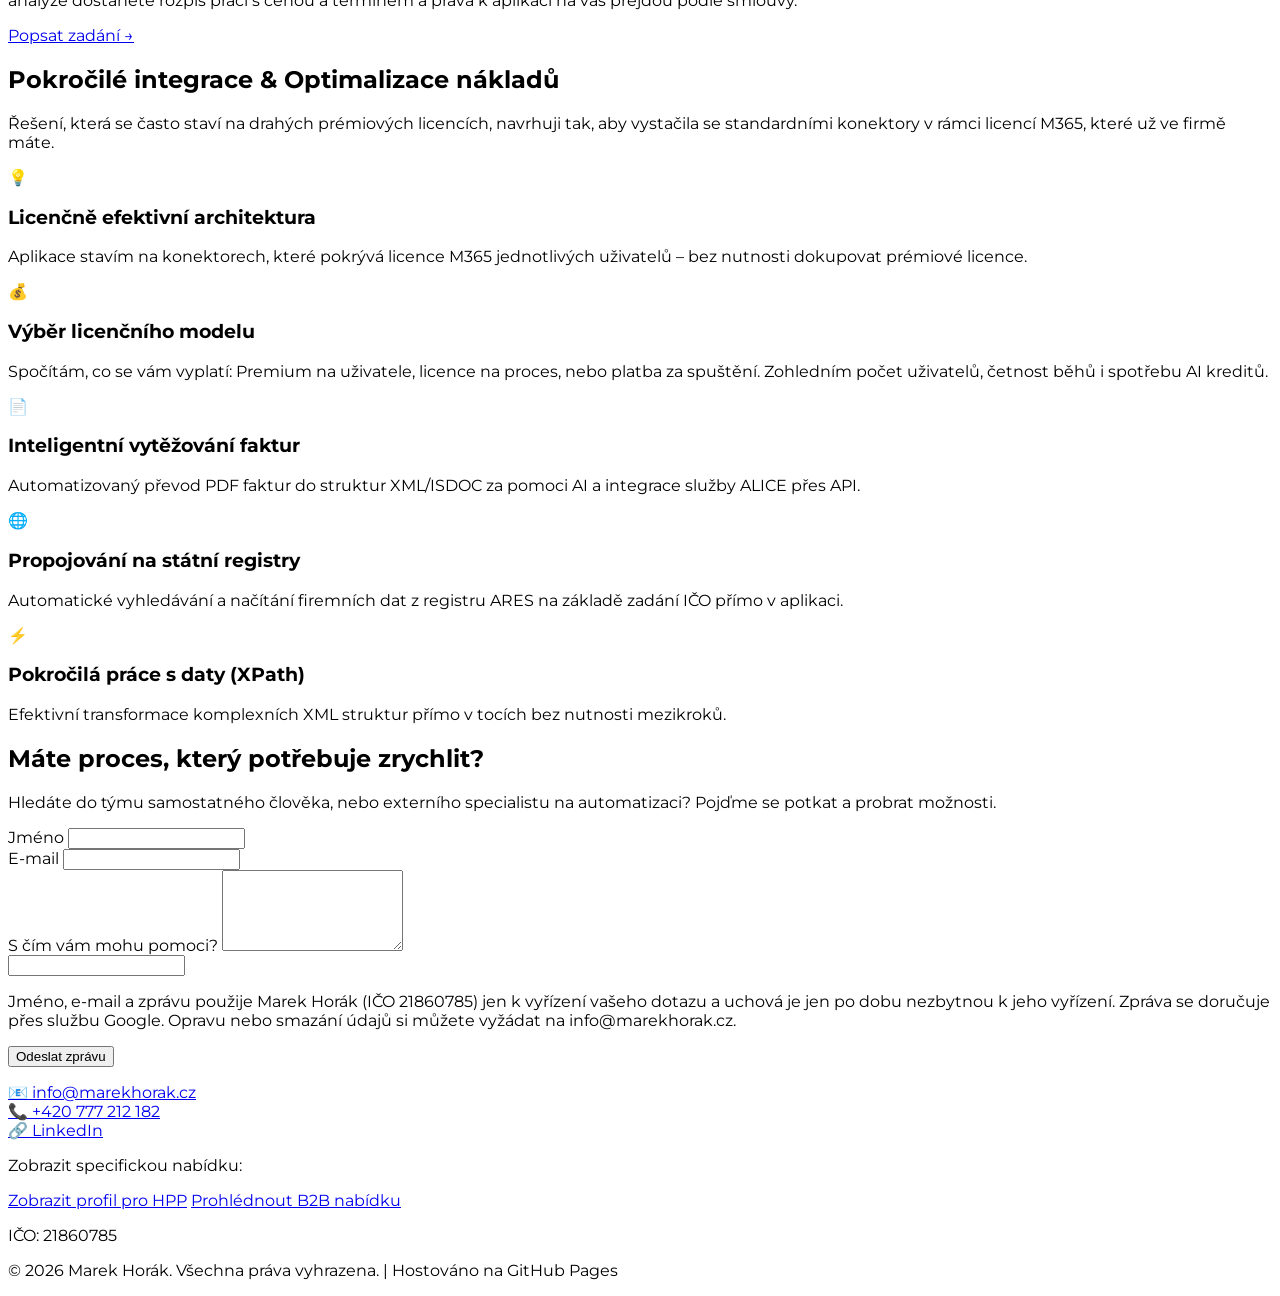
==== commit 818f3644: "Make project steps expandable and replace unverified savings badge Co-Authored-By: Claude Opus 5.5 <" ====
--- a/index.html
+++ b/index.html
@@ -10,6 +10,13 @@
     <link href="https://fonts.googleapis.com/css2?family=Montserrat:wght@400;600;700&display=swap" rel="stylesheet">
     <style>
         body { font-family: 'Montserrat', sans-serif; }
+        .step-panel { display: grid; grid-template-rows: 0fr; visibility: hidden; transition: grid-template-rows 0.25s ease, visibility 0.25s; }
+        .step-open .step-panel { grid-template-rows: 1fr; visibility: visible; }
+        .step-chevron { transition: transform 0.25s ease; }
+        .step-open .step-chevron { transform: rotate(180deg); }
+        @media (prefers-reduced-motion: reduce) {
+            .step-panel, .step-chevron { transition: none; }
+        }
     </style>
 </head>
 <body class="bg-gray-50 text-gray-800">
@@ -111,27 +118,8 @@
                 Pomáhám zastřešit celý životní cyklus aplikace tak, aby proces stál minimum lidského úsilí i licenčních poplatků.
             </p>
         </div>
-        <div class="grid grid-cols-1 sm:grid-cols-2 lg:grid-cols-4 gap-6">
-            <div class="bg-gray-50 p-6 rounded-xl border border-gray-100">
-                <div class="text-blue-600 text-2xl mb-4">🔍</div>
-                <h3 id="step1-title" class="font-bold text-lg text-gray-900 mb-2">1. Analýza &amp; Data</h3>
-                <p id="step1-desc" class="text-sm text-gray-600">Navrhuji efektivní struktury v SharePointu s ohledem na nulové vícenance za extra licence.</p>
-            </div>
-            <div class="bg-gray-50 p-6 rounded-xl border border-gray-100">
-                <div class="text-blue-600 text-2xl mb-4">💻</div>
-                <h3 id="step2-title" class="font-bold text-lg text-gray-900 mb-2">2. Vývoj &amp; Toky</h3>
-                <p id="step2-desc" class="text-sm text-gray-600">Vyvíjím přívětivé rozhraní v Power Apps a propojuji ho s automatizací v Power Automate.</p>
-            </div>
-            <div class="bg-gray-50 p-6 rounded-xl border border-gray-100">
-                <div class="text-blue-600 text-2xl mb-4">🧪</div>
-                <h3 id="step3-title" class="font-bold text-lg text-gray-900 mb-2">3. Uživatelské testy</h3>
-                <p id="step3-desc" class="text-sm text-gray-600">Aplikace testuji v reálném provozu se zaměstnanci, které osobně zaškolím.</p>
-            </div>
-            <div class="bg-gray-50 p-6 rounded-xl border border-gray-100">
-                <div class="text-blue-600 text-2xl mb-4">🛠️</div>
-                <h3 id="step4-title" class="font-bold text-lg text-gray-900 mb-2">4. Ladění &amp; Podpora</h3>
-                <p id="step4-desc" class="text-sm text-gray-600">Samozřejmostí je pro mě okamžitý debugging a dlouhodobá údržba běžících systémů.</p>
-            </div>
+        <div id="steps-container" class="space-y-3">
+            <!-- Dynamically filled by JS -->
         </div>
         <div id="custom-software-block" class="mt-8 bg-blue-50 border border-blue-100 rounded-xl p-6 md:p-8 flex flex-col md:flex-row md:items-center gap-6">
             <div class="flex-1">
@@ -214,6 +202,17 @@
         const CONTACT_FORM_ENDPOINT = '';
         const CONTACT_EMAIL = 'info@marekhorak.cz';
         let contactFormTexts = {};
+        let openStep = 0;
+
+        function setOpenStep(index) {
+            openStep = openStep === index ? -1 : index;
+            document.querySelectorAll('.step-item').forEach((step, i) => {
+                const isOpen = i === openStep;
+                step.classList.toggle('step-open', isOpen);
+                step.classList.toggle('border-blue-200', isOpen);
+                step.querySelector('button').setAttribute('aria-expanded', String(isOpen));
+            });
+        }
 
         function mailtoHref(mail) {
             const encode = (text) => encodeURIComponent(text.replace(/\n/g, '\r\n'));
@@ -370,10 +369,29 @@
 
             // --- Services / Steps Section ---
             if (content.services) {
-                content.services.items.forEach((item, index) => {
-                    document.querySelector(`#step${index + 1}-title`).innerHTML = item.title;
-                    document.querySelector(`#step${index + 1}-desc`).innerHTML = item.text;
-                });
+                document.getElementById('steps-container').innerHTML = content.services.items.map((item, index) => {
+                    const isOpen = index === openStep;
+                    return `
+                    <div class="step-item bg-white rounded-xl border shadow-sm transition-colors ${isOpen ? 'step-open border-blue-200' : 'border-gray-100'}">
+                        <h3>
+                            <button type="button" onclick="setOpenStep(${index})" aria-expanded="${isOpen}" aria-controls="step-panel-${index}" class="w-full flex items-center gap-4 p-5 text-left rounded-xl hover:bg-gray-50 transition focus:outline-none focus-visible:ring-2 focus-visible:ring-blue-600">
+                                <span class="text-2xl" aria-hidden="true">${item.icon}</span>
+                                <span class="flex-1 font-bold text-lg text-gray-900">${item.title}</span>
+                                <svg class="step-chevron w-5 h-5 text-blue-600 flex-shrink-0" fill="none" stroke="currentColor" viewBox="0 0 24 24" aria-hidden="true"><path stroke-linecap="round" stroke-linejoin="round" stroke-width="2" d="M19 9l-7 7-7-7"></path></svg>
+                            </button>
+                        </h3>
+                        <div id="step-panel-${index}" class="step-panel">
+                            <div class="overflow-hidden">
+                                <div class="px-5 pb-6 md:pl-16 grid md:grid-cols-2 gap-4 md:gap-8">
+                                    <p class="text-sm text-gray-600">${item.text}</p>
+                                    <ul class="space-y-2 text-sm text-gray-700">
+                                        ${item.details.map(detail => `<li class="flex gap-2"><span class="text-blue-600 font-bold" aria-hidden="true">✓</span><span>${detail}</span></li>`).join('')}
+                                    </ul>
+                                </div>
+                            </div>
+                        </div>
+                    </div>`;
+                }).join('');
             }
 
             // --- Custom Software Block ---
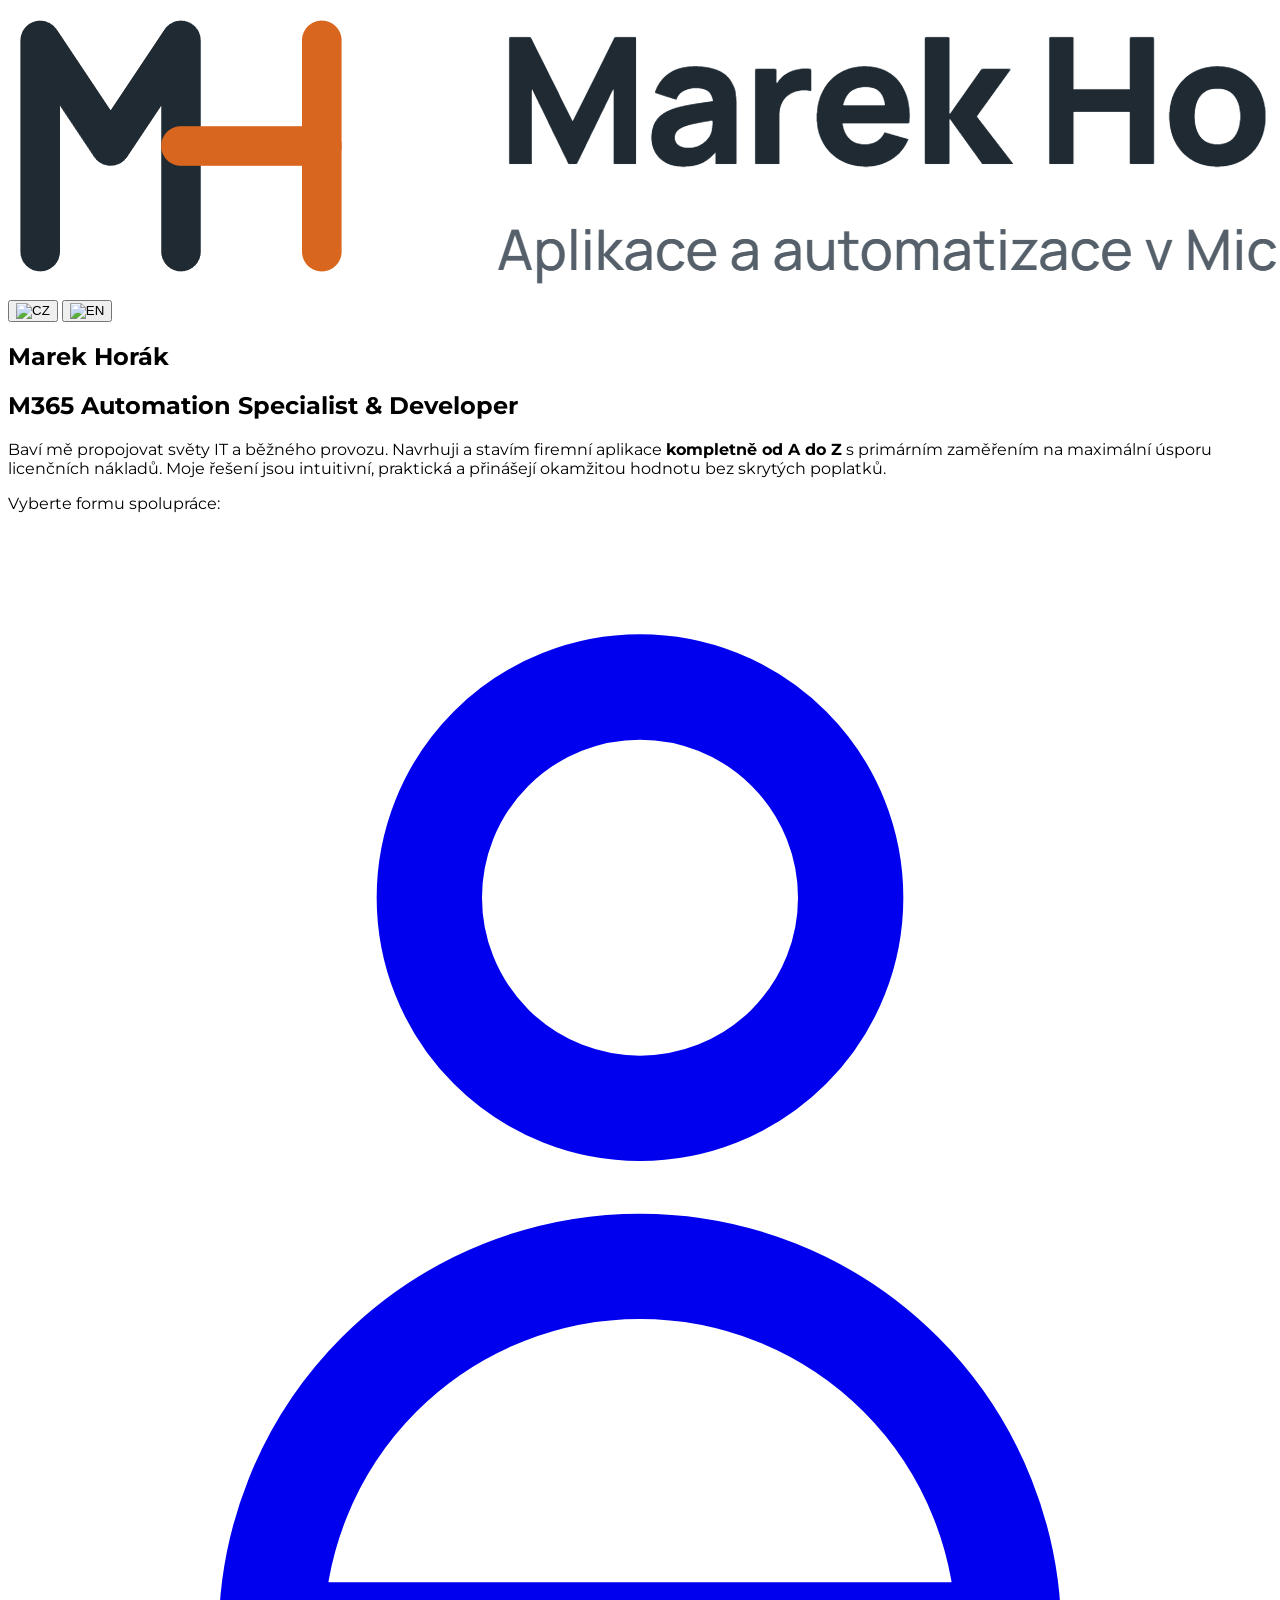
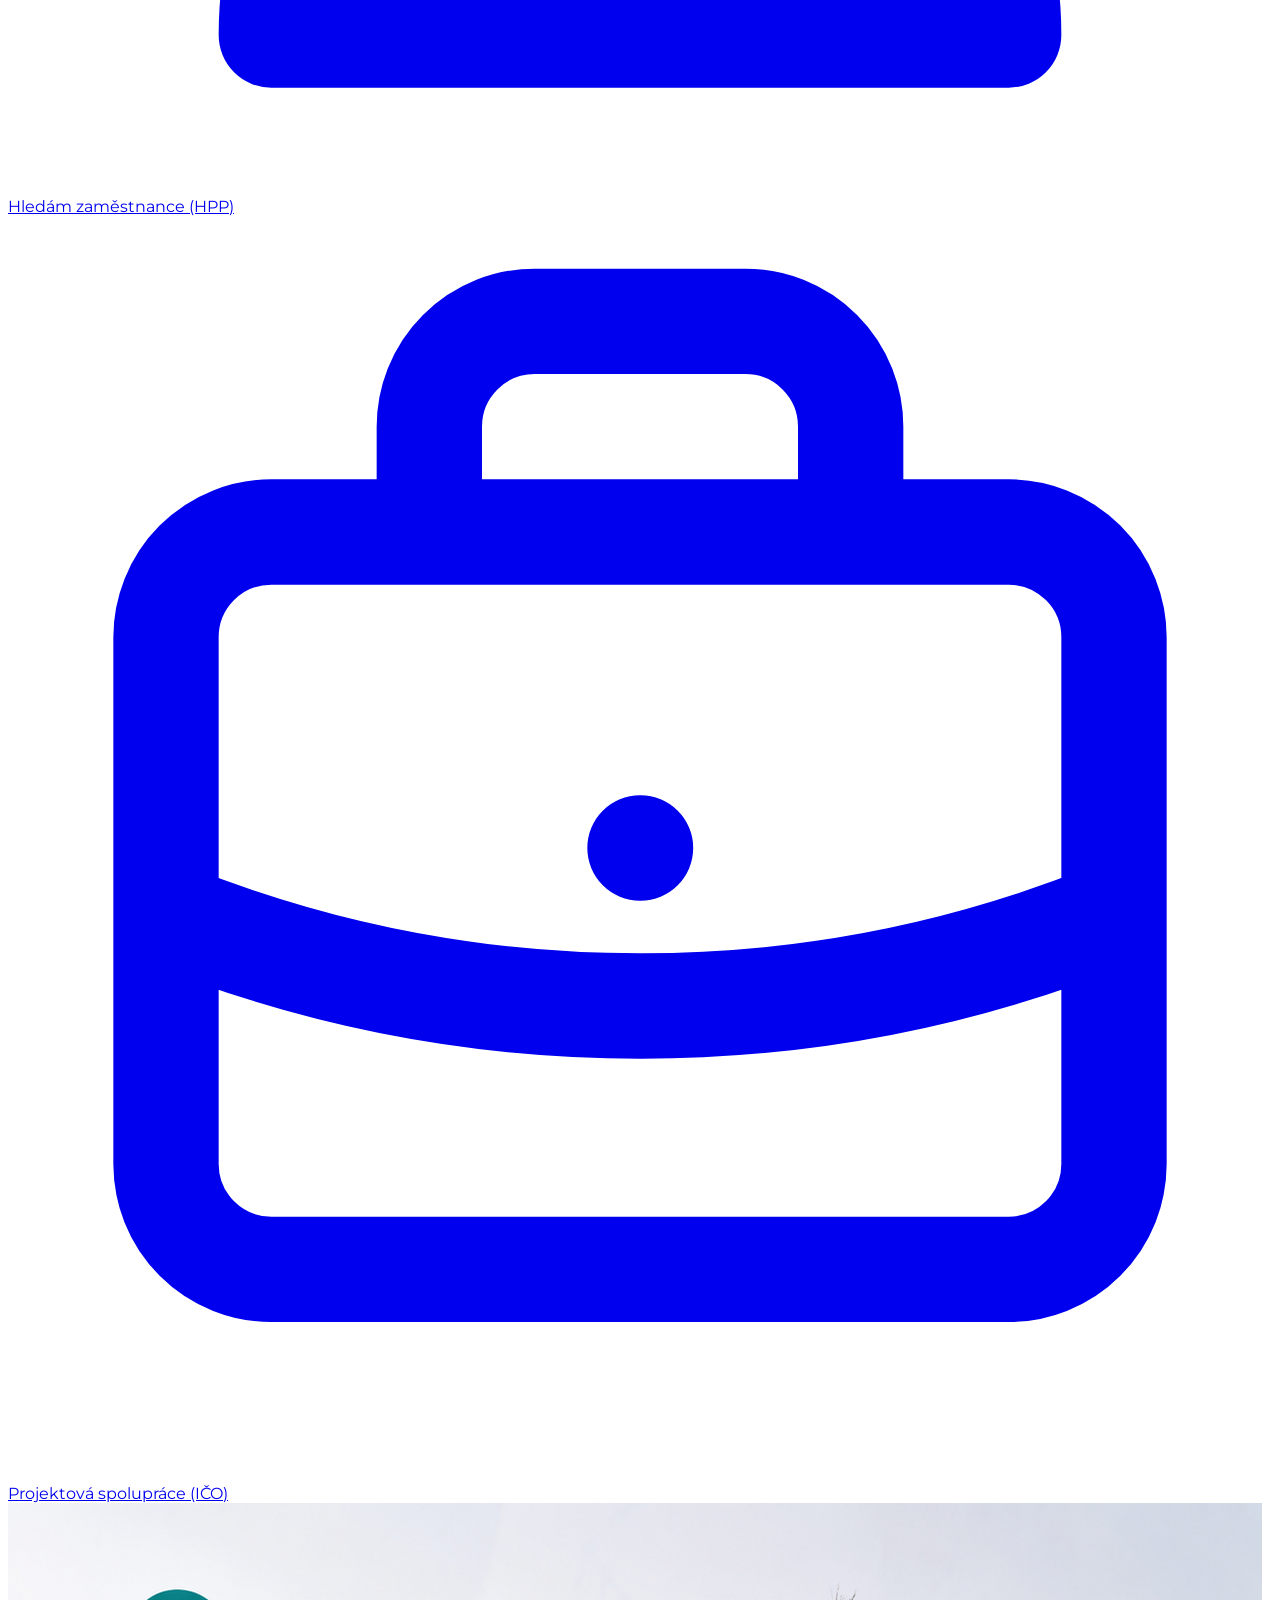
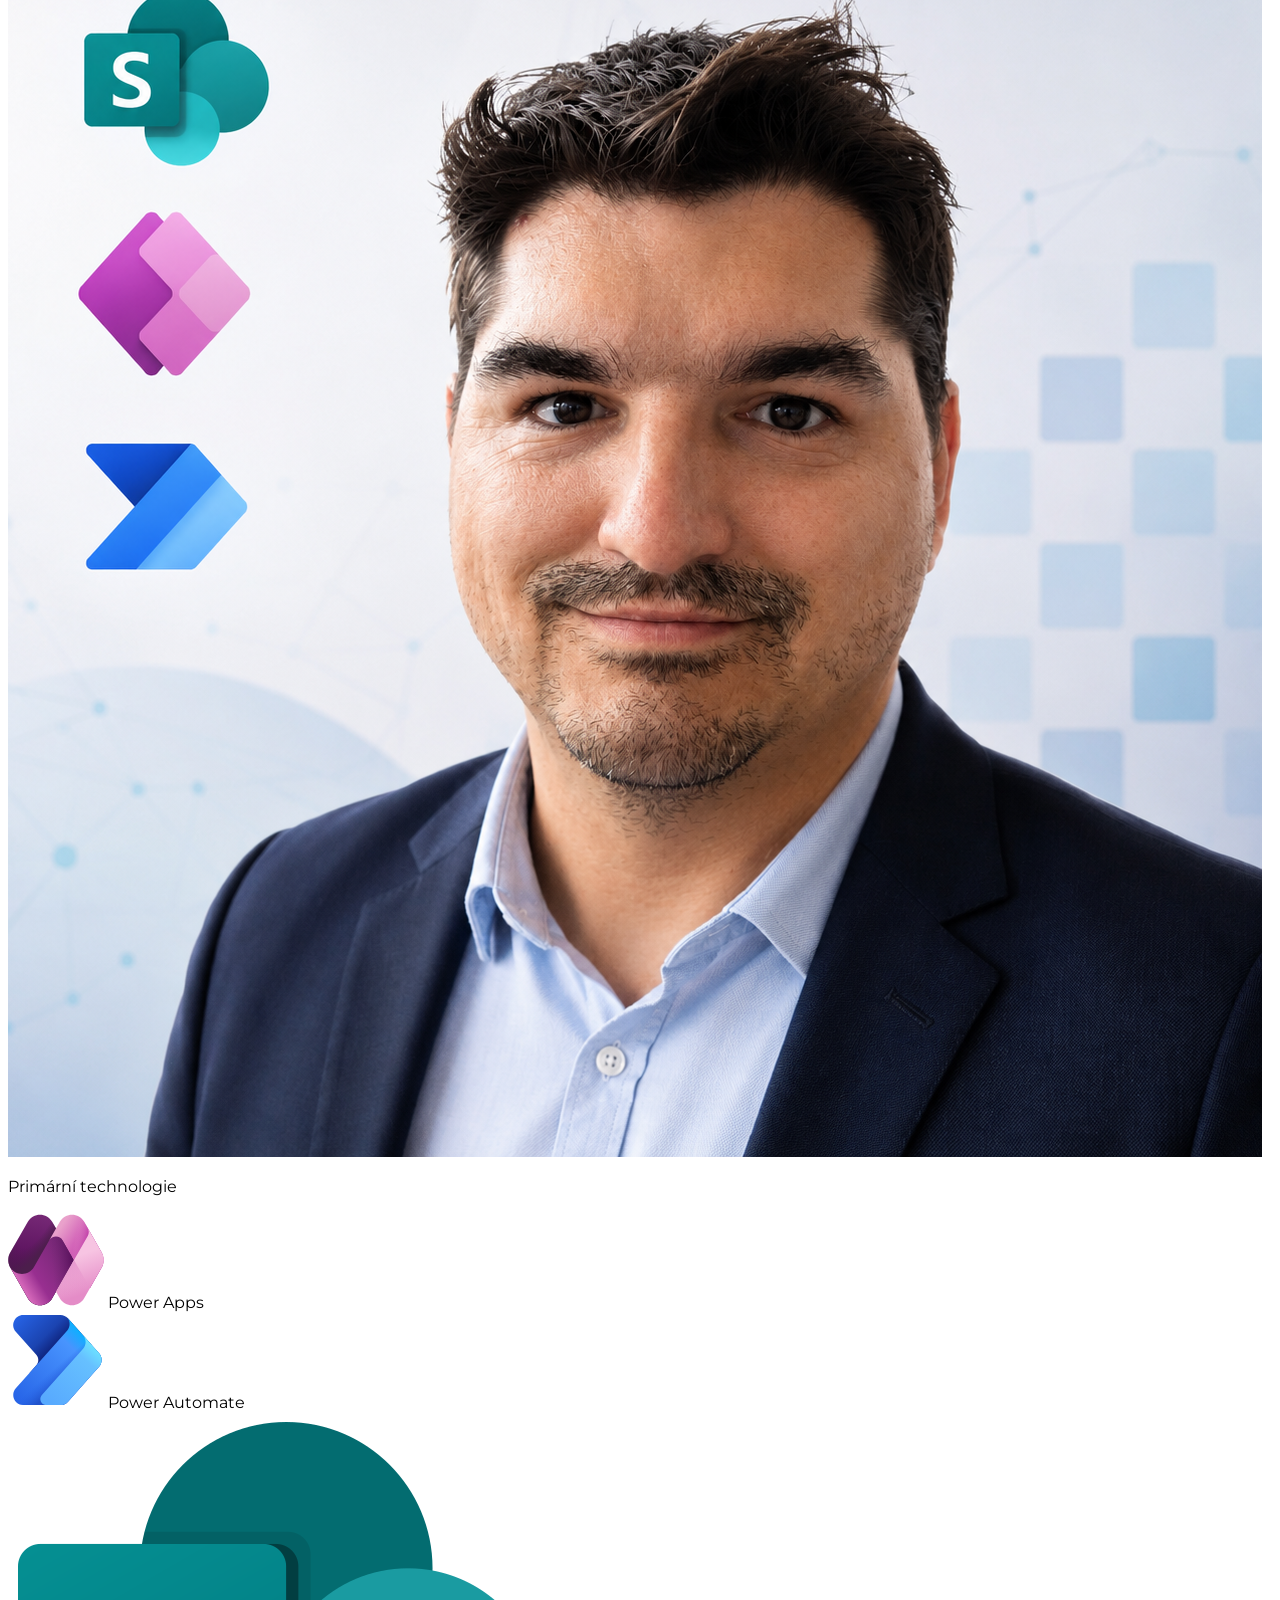
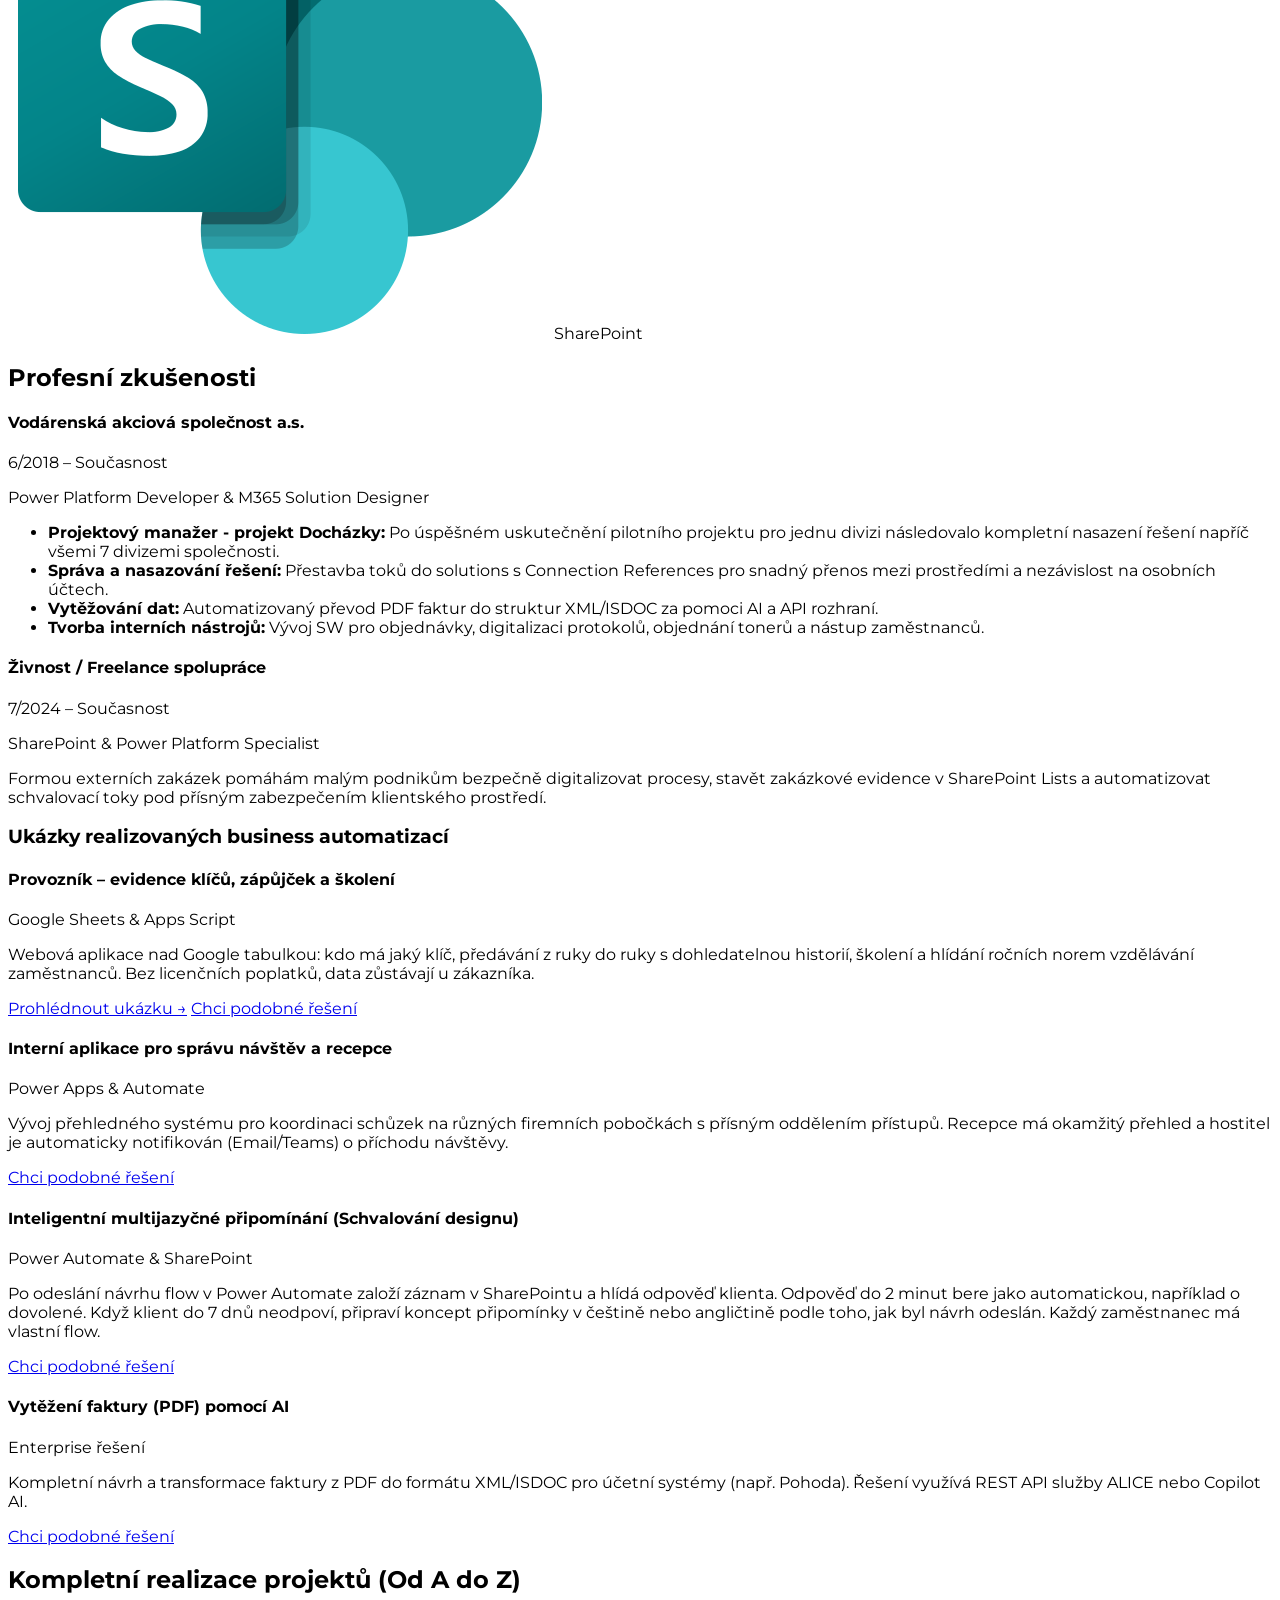
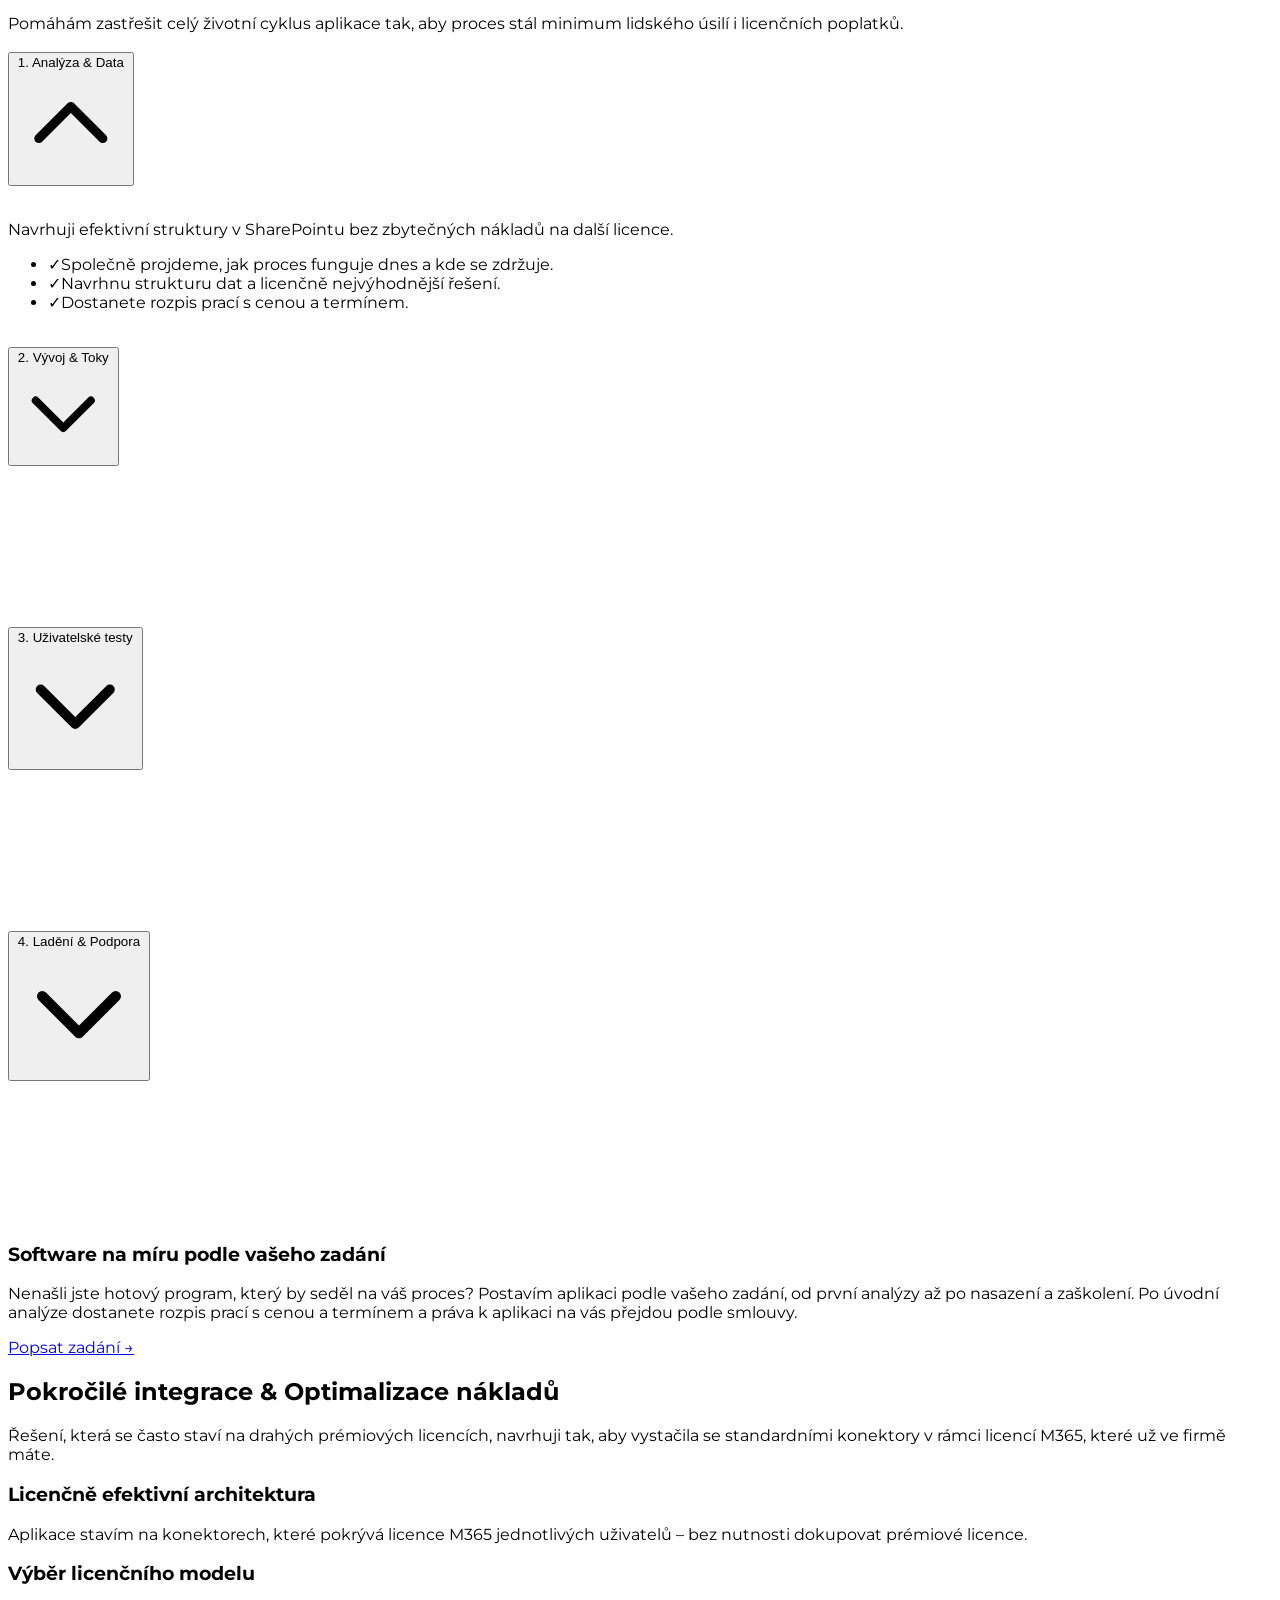
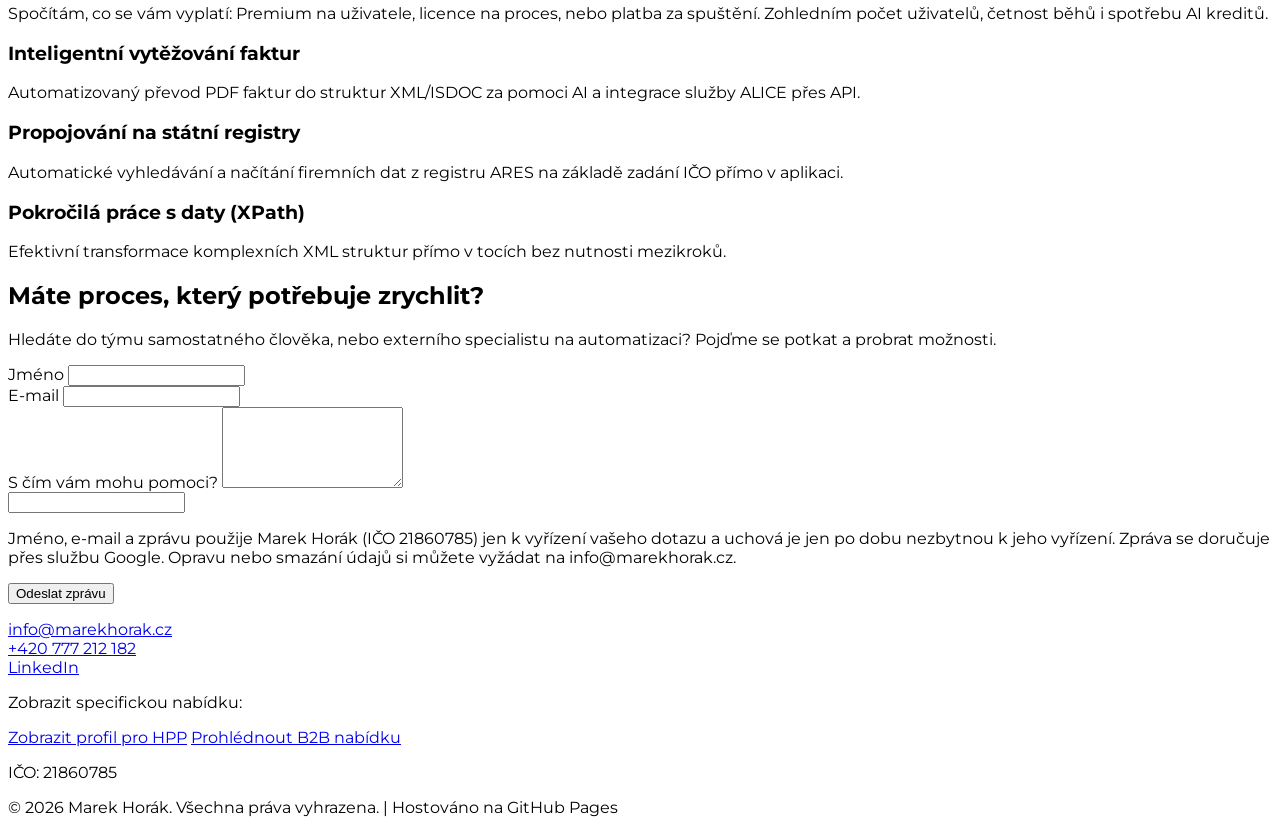
==== commit 28d57ec3: "Add sticky header with wordmark logo and replace emoji with line icons Co-Authored-By: Claude Opus 5" ====
--- a/index.html
+++ b/index.html
@@ -5,10 +5,12 @@
     <meta name="viewport" content="width=device-width, initial-scale=1.0">
     <title>Marek Horák | M365 Automation Specialist</title>
     <script src="https://cdn.tailwindcss.com"></script>
+    <script src="https://unpkg.com/lucide@0.344.0/dist/umd/lucide.min.js"></script>
     <link rel="icon" type="image/png" href="Pictures/logo-mh-kulate.png">
     <link rel="apple-touch-icon" href="Pictures/logo-mh-kulate.png">
     <link href="https://fonts.googleapis.com/css2?family=Montserrat:wght@400;600;700&display=swap" rel="stylesheet">
     <style>
+        html { scroll-padding-top: 5rem; }
         body { font-family: 'Montserrat', sans-serif; }
         .step-panel { display: grid; grid-template-rows: 0fr; visibility: hidden; transition: grid-template-rows 0.25s ease, visibility 0.25s; }
         .step-open .step-panel { grid-template-rows: 1fr; visibility: visible; }
@@ -21,9 +23,10 @@
 </head>
 <body class="bg-gray-50 text-gray-800">
 
-    <div class="max-w-5xl mx-auto px-6 pt-4 flex items-center gap-3">
-        <a href="./" class="mr-auto transition transform hover:scale-105" title="Marek Horák – úvod">
-            <img src="Pictures/logo-mh-kulate.png" alt="Logo MH – Marek Horák" class="w-12 h-12 rounded-full shadow-md">
+    <header class="sticky top-0 z-40 bg-white border-b border-gray-200">
+    <div class="max-w-5xl mx-auto px-6 py-2.5 flex items-center gap-3">
+        <a href="./" class="mr-auto" title="Marek Horák – úvod">
+            <img src="Pictures/logo-mh-jmeno.png" alt="Marek Horák – Aplikace a automatizace v Microsoft 365" class="h-9 md:h-11 w-auto">
         </a>
         <button id="lang-cz" onclick="switchLanguage('cz')" class="w-10 h-10 rounded-full bg-white border-2 border-blue-600 shadow-md transition transform hover:scale-110 overflow-hidden flex items-center justify-center p-0">
             <img src="https://flagcdn.com/w40/cz.png" alt="CZ" class="w-full h-full object-cover">
@@ -32,6 +35,7 @@
             <img src="https://flagcdn.com/w40/gb.png" alt="EN" class="w-full h-full object-cover">
         </button>
     </div>
+    </header>
 
     <section class="max-w-5xl mx-auto px-6 pt-8 md:pt-12 pb-8">
         <div class="flex flex-col md:flex-row items-center justify-between gap-12 mb-12">
@@ -172,13 +176,13 @@
 
             <div id="footer-contacts-grid" class="grid grid-cols-1 md:grid-cols-3 gap-6 md:gap-8 text-lg md:text-xl font-bold text-gray-800 max-w-4xl mx-auto items-center justify-center">
                 <div class="flex justify-center">
-                    <a id="footer-email-link" href="mailto:info@marekhorak.cz" class="hover:text-blue-600 transition flex items-center gap-2 whitespace-nowrap">📧 info@marekhorak.cz</a>
+                    <a id="footer-email-link" href="mailto:info@marekhorak.cz" class="hover:text-blue-600 transition flex items-center gap-2 whitespace-nowrap"><i data-lucide="mail" class="w-5 h-5 text-blue-600"></i> info@marekhorak.cz</a>
                 </div>
                 <div class="flex justify-center">
-                    <a href="tel:+420777212182" class="hover:text-blue-600 transition flex items-center gap-2 whitespace-nowrap">📞 +420 777 212 182</a>
+                    <a href="tel:+420777212182" class="hover:text-blue-600 transition flex items-center gap-2 whitespace-nowrap"><i data-lucide="phone" class="w-5 h-5 text-blue-600"></i> +420 777 212 182</a>
                 </div>
                 <div class="flex justify-center">
-                    <a href="https://www.linkedin.com/in/marek-hor%C3%A1k-a44666151/" target="_blank" class="hover:text-blue-600 transition flex items-center gap-2 whitespace-nowrap">🔗 LinkedIn</a>
+                    <a href="https://www.linkedin.com/in/marek-hor%C3%A1k-a44666151/" target="_blank" class="hover:text-blue-600 transition flex items-center gap-2 whitespace-nowrap"><i data-lucide="linkedin" class="w-5 h-5 text-blue-600"></i> LinkedIn</a>
                 </div>
             </div>
 
@@ -267,6 +271,7 @@
                 const allContent = await response.json();
                 const content = allContent[lang];
                 renderContent(content, view);
+                if (window.lucide) lucide.createIcons();
             } catch (error) {
                 // Log the specific error to the console for better debugging
                 console.error('Nepodařilo se načíst nebo zpracovat obsah. Chyba:', error);
@@ -362,7 +367,7 @@
                         <p class="text-sm text-gray-600">${item.description}</p>
                         <div class="flex flex-wrap gap-x-6 gap-y-2 mt-3">
                             ${item.link ? `<a href="${item.link}" class="text-sm font-semibold text-blue-600 hover:text-blue-800 transition">${item.link_text || 'Zobrazit ukázku →'}</a>` : ''}
-                            ${item.mail ? `<a href="${mailtoHref(item.mail)}" class="text-sm font-semibold text-blue-600 hover:text-blue-800 transition">${content.footer.project_mail_text}</a>` : ''}
+                            ${item.mail ? `<a href="${mailtoHref(item.mail)}" class="inline-flex items-center gap-1.5 text-sm font-semibold text-blue-600 hover:text-blue-800 transition"><i data-lucide="mail" class="w-4 h-4"></i>${content.footer.project_mail_text}</a>` : ''}
                         </div>
                     </div>`;
             });
@@ -375,7 +380,7 @@
                     <div class="step-item bg-white rounded-xl border shadow-sm transition-colors ${isOpen ? 'step-open border-blue-200' : 'border-gray-100'}">
                         <h3>
                             <button type="button" onclick="setOpenStep(${index})" aria-expanded="${isOpen}" aria-controls="step-panel-${index}" class="w-full flex items-center gap-4 p-5 text-left rounded-xl hover:bg-gray-50 transition focus:outline-none focus-visible:ring-2 focus-visible:ring-blue-600">
-                                <span class="text-2xl" aria-hidden="true">${item.icon}</span>
+                                <span class="w-10 h-10 rounded-lg bg-blue-50 text-blue-600 flex items-center justify-center flex-shrink-0" aria-hidden="true"><i data-lucide="${item.icon}" class="w-5 h-5"></i></span>
                                 <span class="flex-1 font-bold text-lg text-gray-900">${item.title}</span>
                                 <svg class="step-chevron w-5 h-5 text-blue-600 flex-shrink-0" fill="none" stroke="currentColor" viewBox="0 0 24 24" aria-hidden="true"><path stroke-linecap="round" stroke-linejoin="round" stroke-width="2" d="M19 9l-7 7-7-7"></path></svg>
                             </button>
@@ -417,7 +422,7 @@
                 content.advanced_integrations.forEach(item => {
                     advContainer.innerHTML += `
                         <div class="flex gap-4 items-start">
-                            <div class="bg-blue-600/20 text-blue-400 p-3 rounded-lg text-xl font-bold">${item.icon}</div>
+                            <div class="bg-blue-600/20 text-blue-400 p-3 rounded-lg flex-shrink-0" aria-hidden="true"><i data-lucide="${item.icon}" class="w-5 h-5"></i></div>
                             <div>
                                 <h3 class="font-bold text-lg mb-1">${item.title}</h3>
                                 <p class="text-sm text-gray-400">${item.description}</p>
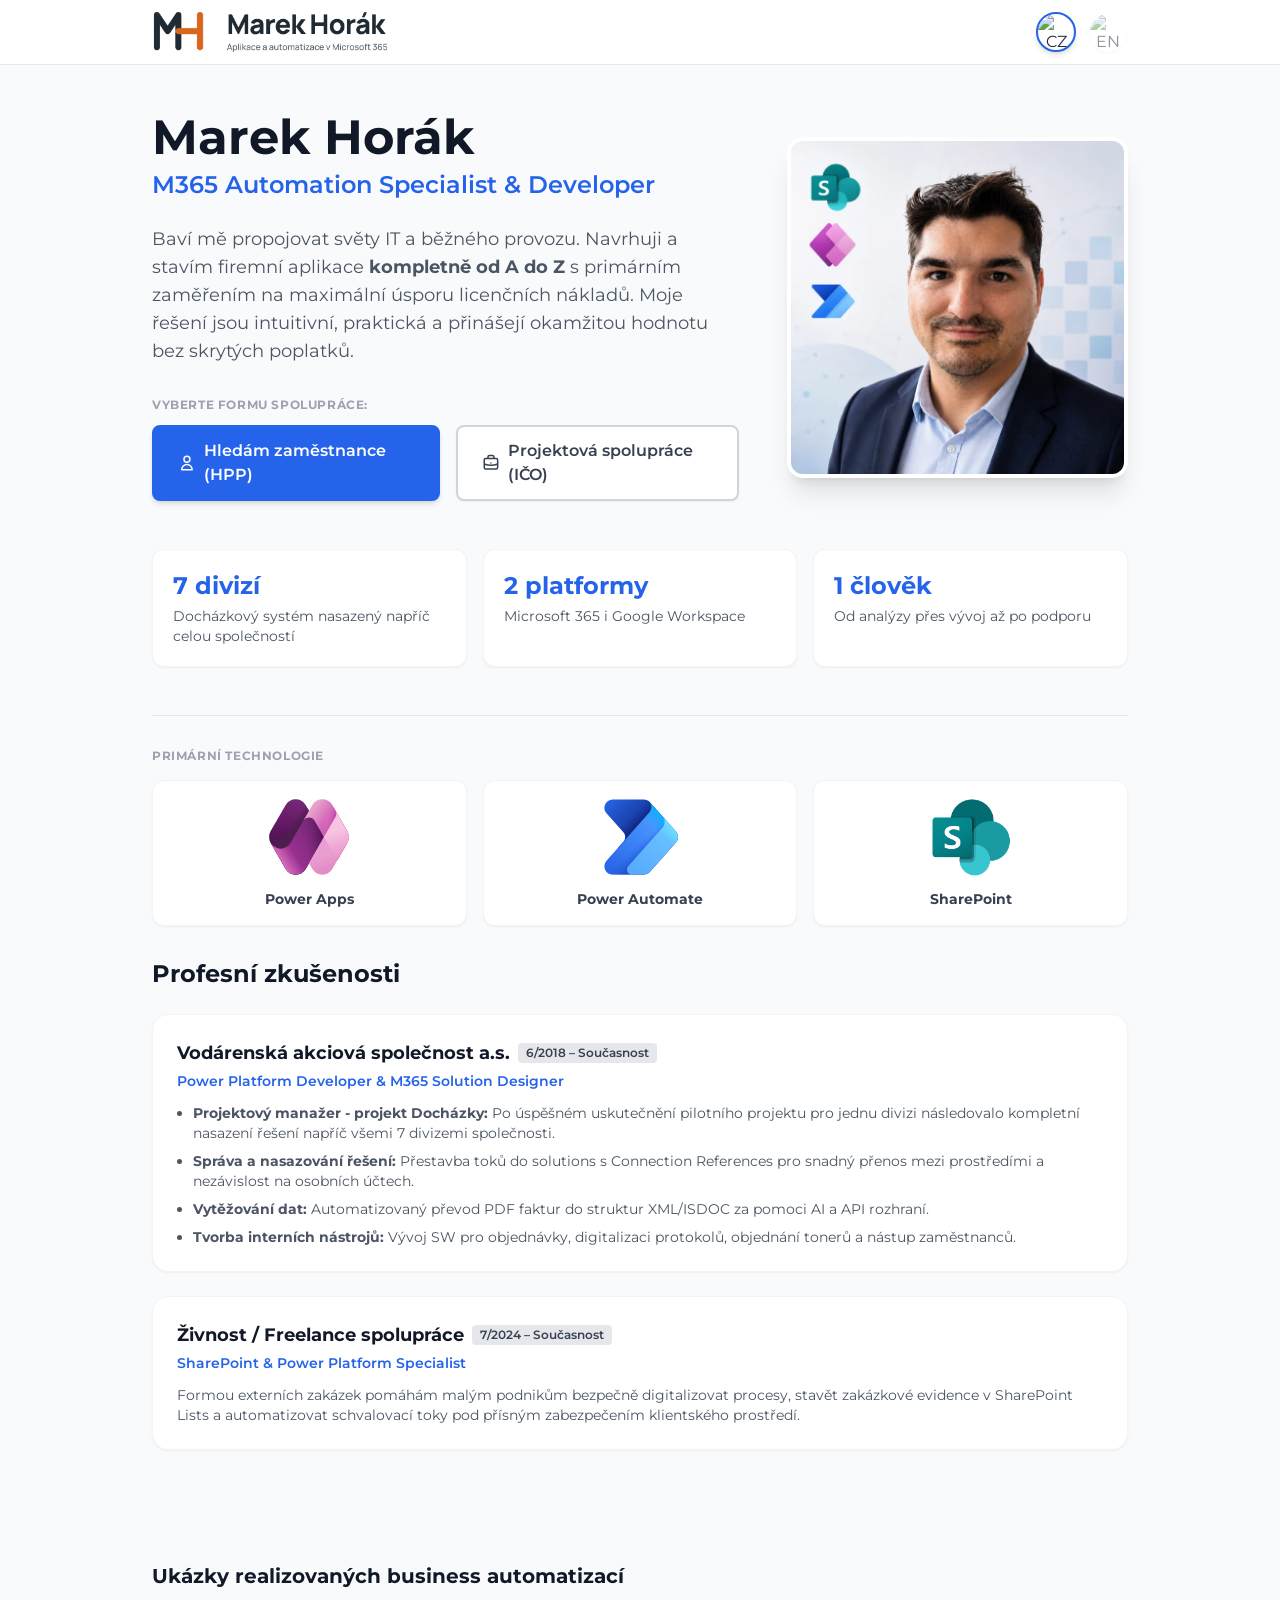
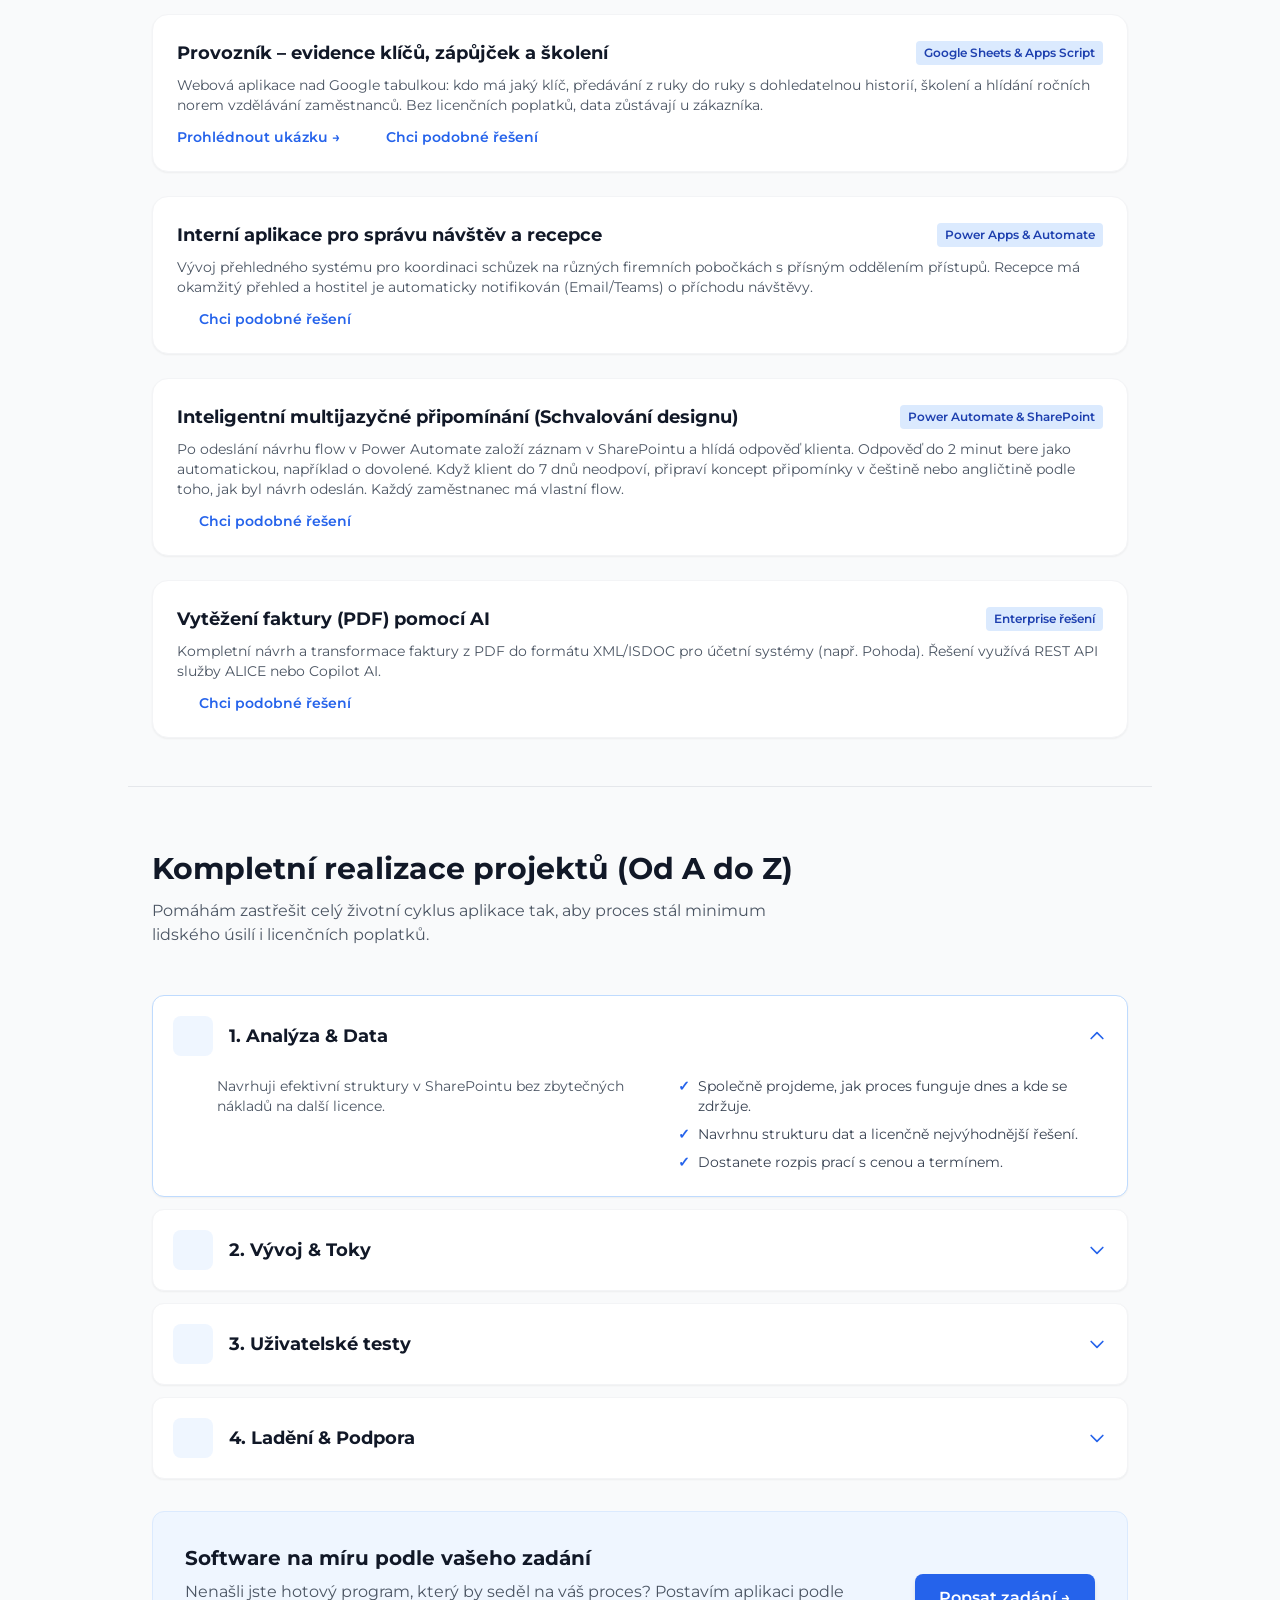
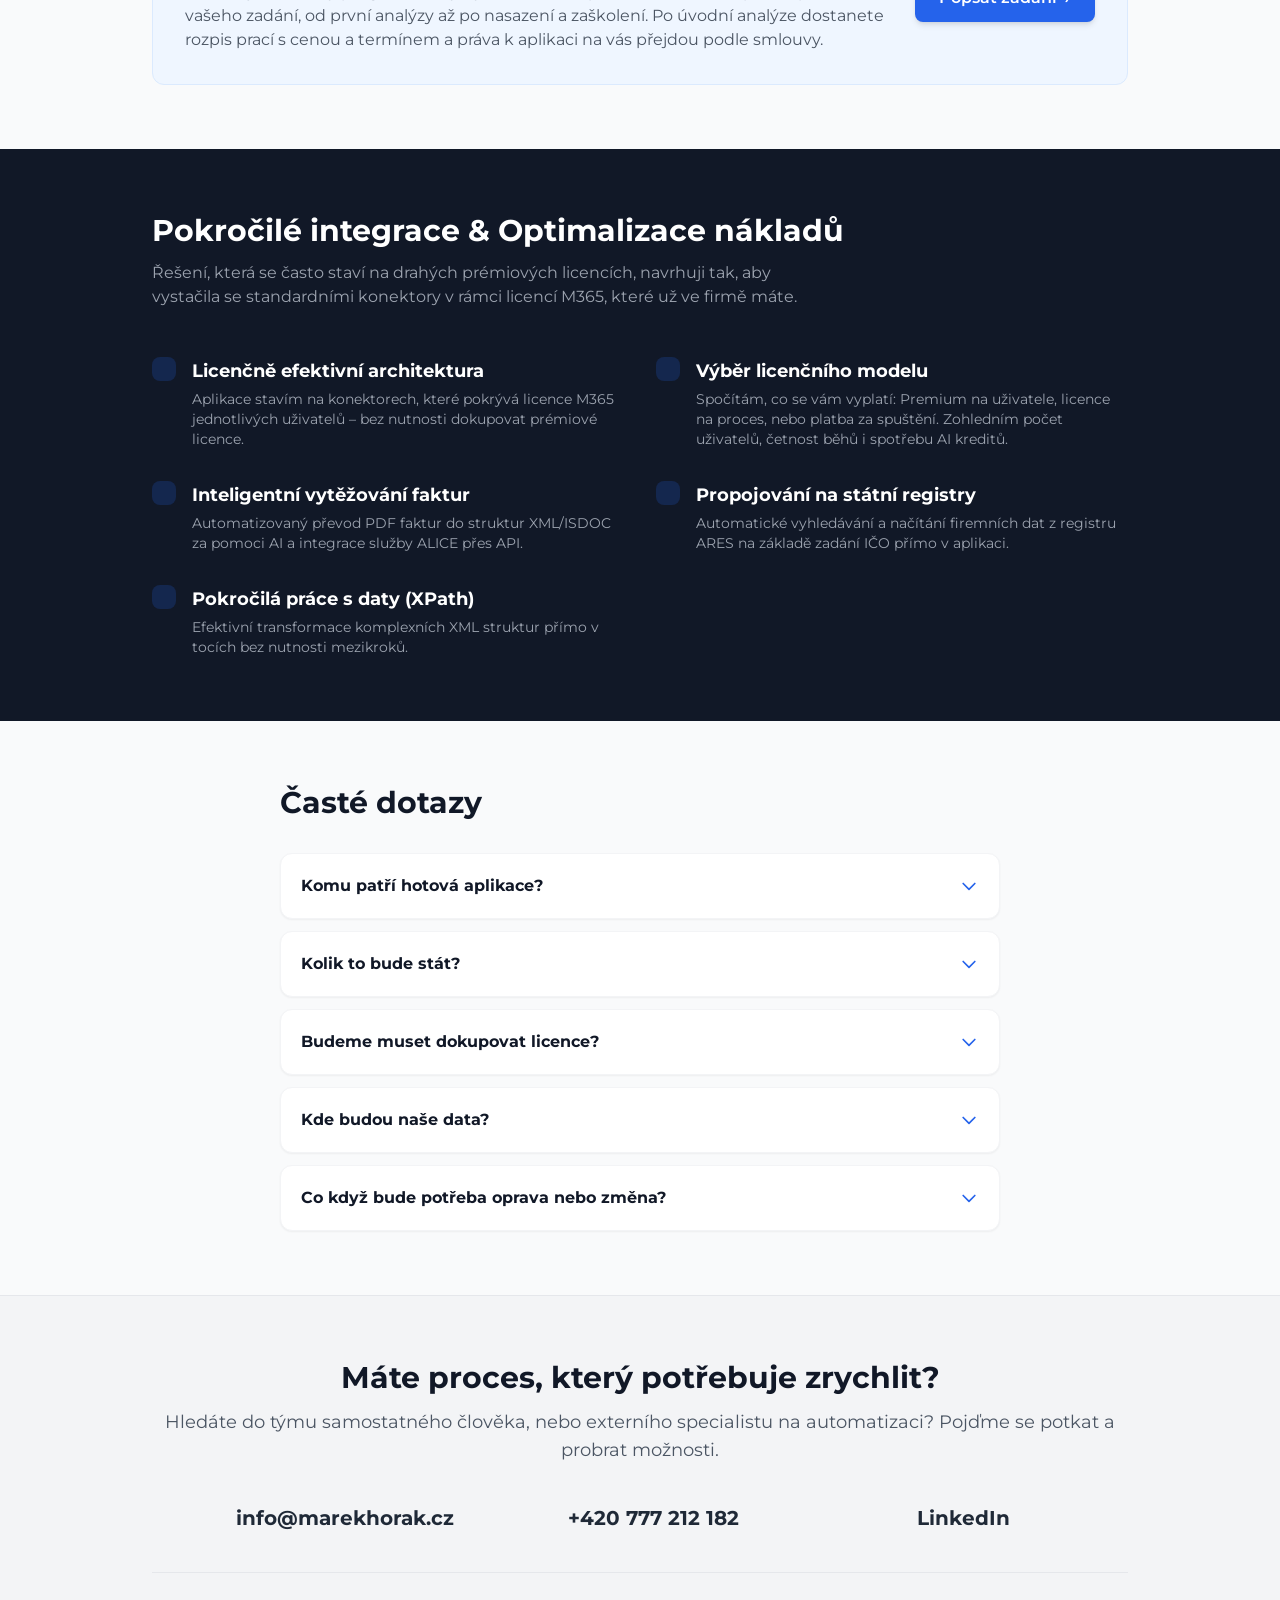
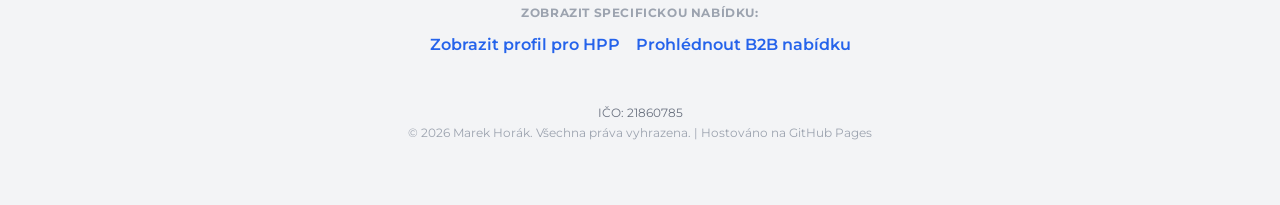
==== commit 5cf0c6f3: "Add hero CTA, stats, FAQ, scroll reveal, round favicons, share image and prebuilt Tailwind CSS Co-Au" ====
--- a/index.html
+++ b/index.html
@@ -1,17 +1,35 @@
 <!DOCTYPE html>
-<html lang="cz">
+<html lang="cs">
 <head>
     <meta charset="UTF-8">
     <meta name="viewport" content="width=device-width, initial-scale=1.0">
     <title>Marek Horák | M365 Automation Specialist</title>
-    <script src="https://cdn.tailwindcss.com"></script>
+    <meta name="description" content="Marek Horák: firemní aplikace a automatizace v Microsoft 365 a Google Workspace. Power Apps, Power Automate a SharePoint na míru, od analýzy po podporu.">
+    <meta property="og:type" content="website">
+    <meta property="og:url" content="https://marekhorak.cz/">
+    <meta property="og:title" content="Marek Horák | Aplikace a automatizace v Microsoft 365">
+    <meta property="og:description" content="Firemní aplikace a automatizace na míru: Power Apps, Power Automate a SharePoint, od analýzy po podporu.">
+    <meta property="og:image" content="https://marekhorak.cz/Pictures/og-image.jpg">
+    <meta property="og:image:width" content="1200">
+    <meta property="og:image:height" content="630">
+    <meta name="twitter:card" content="summary_large_image">
+    <link rel="stylesheet" href="styles.css">
     <script src="https://unpkg.com/lucide@0.344.0/dist/umd/lucide.min.js"></script>
-    <link rel="icon" type="image/png" href="Pictures/logo-mh-kulate.png">
-    <link rel="apple-touch-icon" href="Pictures/logo-mh-kulate.png">
+    <link rel="icon" type="image/png" sizes="32x32" href="Pictures/favicon-32.png">
+    <link rel="icon" type="image/png" sizes="48x48" href="Pictures/favicon-48.png">
+    <link rel="icon" type="image/png" sizes="512x512" href="Pictures/favicon-512.png">
+    <link rel="apple-touch-icon" href="Pictures/apple-touch-icon.png">
     <link href="https://fonts.googleapis.com/css2?family=Montserrat:wght@400;600;700&display=swap" rel="stylesheet">
     <style>
         html { scroll-padding-top: 5rem; }
         body { font-family: 'Montserrat', sans-serif; }
+        summary::-webkit-details-marker { display: none; }
+        @keyframes reveal { from { opacity: 0; transform: translateY(24px); } }
+        @supports (animation-timeline: view()) {
+            @media (prefers-reduced-motion: no-preference) {
+                .reveal { animation: reveal linear both; animation-timeline: view(); animation-range: entry 0% entry 40%; }
+            }
+        }
         .step-panel { display: grid; grid-template-rows: 0fr; visibility: hidden; transition: grid-template-rows 0.25s ease, visibility 0.25s; }
         .step-open .step-panel { grid-template-rows: 1fr; visibility: visible; }
         .step-chevron { transition: transform 0.25s ease; }
@@ -68,13 +86,19 @@
                         <span id="btn-b2b-text"></span>
                     </a>
                 </div>
+                <div id="hero-cta" class="hidden flex-col sm:flex-row gap-3 justify-center md:justify-start">
+                    <a id="hero-cta-main" href="#contact" class="inline-flex items-center justify-center gap-2 bg-blue-600 hover:bg-blue-700 text-white font-semibold py-3 px-6 rounded-lg shadow-md transition"></a>
+                    <a id="hero-cta-projects" href="#projects-section" class="inline-flex items-center justify-center bg-white border-2 border-gray-300 text-gray-700 hover:bg-gray-50 font-semibold py-3 px-6 rounded-lg transition"></a>
+                </div>
             </div>
 
             <div class="flex-shrink-0 h-64 md:h-[341px] rounded-2xl overflow-hidden shadow-xl border-4 border-white bg-gray-200">
-                <img src="Pictures/Profilovka2.png" alt="Marek Horák" class="h-full w-auto object-contain">
-            </div>
-
-        </div>
+                <img src="Pictures/profil.webp" alt="Marek Horák" width="341" height="341" class="h-full w-auto object-contain">
+            </div>
+
+        </div>
+
+        <div id="stats-container" class="grid grid-cols-1 sm:grid-cols-3 gap-4 mb-12"></div>
 
         <div class="border-t border-gray-200 pt-8">
             <p id="tech-title" class="text-xs font-bold uppercase tracking-wider text-gray-400 mb-4 text-center md:text-left">
@@ -146,6 +170,11 @@
         </div>
     </section>
 
+
+    <section id="faq-section" class="max-w-3xl mx-auto px-6 py-16">
+        <h2 id="faq-title" class="text-2xl md:text-3xl font-bold text-gray-900 mb-8 text-center md:text-left"></h2>
+        <div id="faq-container" class="space-y-3"></div>
+    </section>
 
     <footer id="contact" class="bg-gray-100 border-t border-gray-200 py-16 text-center">
         <div class="max-w-5xl mx-auto px-6">
@@ -227,7 +256,7 @@
             const params = new URLSearchParams(window.location.search);
             let view = params.get('view') || 'all'; // 'hpp', 'b2b', or 'all'
             // For simplicity, we'll keep language switching separate if needed, or derive from URL/browser
-            let lang = document.documentElement.lang || 'cz';
+            let lang = 'cz';
 
             fetchContent(lang, view);
             setupContactForm();
@@ -280,7 +309,7 @@
         }
 
         function switchLanguage(selectedLang) {
-            document.documentElement.lang = selectedLang;
+            document.documentElement.lang = selectedLang === 'cz' ? 'cs' : 'en';
             const params = new URLSearchParams(window.location.search);
             const view = params.get('view') || 'all';
             
@@ -359,7 +388,7 @@
             const filteredProj = content.projects.slice(1).filter(item => view === 'all' || item.view === 'all' || item.view === view);
             filteredProj.forEach(item => {
                 projContainer.innerHTML += `
-                    <div class="bg-white p-6 rounded-2xl border border-gray-100 shadow-sm">
+                    <div class="reveal bg-white p-6 rounded-2xl border border-gray-100 shadow-sm">
                         <div class="flex items-center justify-between mb-2 flex-wrap gap-2">
                             <h4 class="font-bold text-gray-900 text-lg">${item.title}</h4>
                             <span class="text-xs bg-blue-100 text-blue-800 font-semibold px-2 py-1 rounded">${item.badge}</span>
@@ -377,7 +406,7 @@
                 document.getElementById('steps-container').innerHTML = content.services.items.map((item, index) => {
                     const isOpen = index === openStep;
                     return `
-                    <div class="step-item bg-white rounded-xl border shadow-sm transition-colors ${isOpen ? 'step-open border-blue-200' : 'border-gray-100'}">
+                    <div class="reveal step-item bg-white rounded-xl border shadow-sm transition-colors ${isOpen ? 'step-open border-blue-200' : 'border-gray-100'}">
                         <h3>
                             <button type="button" onclick="setOpenStep(${index})" aria-expanded="${isOpen}" aria-controls="step-panel-${index}" class="w-full flex items-center gap-4 p-5 text-left rounded-xl hover:bg-gray-50 transition focus:outline-none focus-visible:ring-2 focus-visible:ring-blue-600">
                                 <span class="w-10 h-10 rounded-lg bg-blue-50 text-blue-600 flex items-center justify-center flex-shrink-0" aria-hidden="true"><i data-lucide="${item.icon}" class="w-5 h-5"></i></span>
@@ -401,6 +430,33 @@
 
             // --- Custom Software Block ---
             document.getElementById('custom-software-block').classList.toggle('hidden', view === 'hpp');
+
+            // --- Hero CTA, Stats, FAQ ---
+            const heroCta = document.getElementById('hero-cta');
+            heroCta.classList.toggle('hidden', view !== 'b2b');
+            heroCta.classList.toggle('flex', view === 'b2b');
+            document.getElementById('hero-cta-main').innerHTML = content.hero_cta.main + ' →';
+            document.getElementById('hero-cta-main').href = mailtoHref(content.custom_software.mail);
+            document.getElementById('hero-cta-projects').innerHTML = content.hero_cta.projects;
+
+            const statsContainer = document.getElementById('stats-container');
+            statsContainer.classList.toggle('hidden', view === 'hpp');
+            statsContainer.innerHTML = content.stats.map(stat => `
+                <div class="reveal bg-white rounded-xl border border-gray-100 shadow-sm p-5">
+                    <div class="text-2xl font-bold text-blue-600">${stat.value}</div>
+                    <div class="text-sm text-gray-600 mt-1">${stat.label}</div>
+                </div>`).join('');
+
+            document.getElementById('faq-section').classList.toggle('hidden', view === 'hpp');
+            document.getElementById('faq-title').innerHTML = content.faq.title;
+            document.getElementById('faq-container').innerHTML = content.faq.items.map(item => `
+                <details class="reveal group bg-white rounded-xl border border-gray-100 shadow-sm open:border-blue-200">
+                    <summary class="flex items-center gap-4 p-5 cursor-pointer list-none rounded-xl hover:bg-gray-50 transition focus:outline-none focus-visible:ring-2 focus-visible:ring-blue-600">
+                        <span class="flex-1 font-bold text-gray-900">${item.q}</span>
+                        <svg class="w-5 h-5 text-blue-600 flex-shrink-0 transition-transform group-open:rotate-180" fill="none" stroke="currentColor" viewBox="0 0 24 24" aria-hidden="true"><path stroke-linecap="round" stroke-linejoin="round" stroke-width="2" d="M19 9l-7 7-7-7"></path></svg>
+                    </summary>
+                    <p class="px-5 pb-5 text-sm text-gray-600">${item.a}</p>
+                </details>`).join('');
             document.getElementById('custom-software-title').innerHTML = content.custom_software.title;
             document.getElementById('custom-software-desc').innerHTML = content.custom_software.description;
             document.getElementById('custom-software-cta').innerHTML = content.custom_software.cta;
@@ -421,7 +477,7 @@
                 advContainer.innerHTML = ''; // Clear previous content
                 content.advanced_integrations.forEach(item => {
                     advContainer.innerHTML += `
-                        <div class="flex gap-4 items-start">
+                        <div class="reveal flex gap-4 items-start">
                             <div class="bg-blue-600/20 text-blue-400 p-3 rounded-lg flex-shrink-0" aria-hidden="true"><i data-lucide="${item.icon}" class="w-5 h-5"></i></div>
                             <div>
                                 <h3 class="font-bold text-lg mb-1">${item.title}</h3>
--- a/styles.css
+++ b/styles.css
@@ -0,0 +1 @@
+*,::backdrop,:after,:before{--tw-border-spacing-x:0;--tw-border-spacing-y:0;--tw-translate-x:0;--tw-translate-y:0;--tw-rotate:0;--tw-skew-x:0;--tw-skew-y:0;--tw-scale-x:1;--tw-scale-y:1;--tw-pan-x: ;--tw-pan-y: ;--tw-pinch-zoom: ;--tw-scroll-snap-strictness:proximity;--tw-gradient-from-position: ;--tw-gradient-via-position: ;--tw-gradient-to-position: ;--tw-ordinal: ;--tw-slashed-zero: ;--tw-numeric-figure: ;--tw-numeric-spacing: ;--tw-numeric-fraction: ;--tw-ring-inset: ;--tw-ring-offset-width:0px;--tw-ring-offset-color:#fff;--tw-ring-color:#3b82f680;--tw-ring-offset-shadow:0 0 #0000;--tw-ring-shadow:0 0 #0000;--tw-shadow:0 0 #0000;--tw-shadow-colored:0 0 #0000;--tw-blur: ;--tw-brightness: ;--tw-contrast: ;--tw-grayscale: ;--tw-hue-rotate: ;--tw-invert: ;--tw-saturate: ;--tw-sepia: ;--tw-drop-shadow: ;--tw-backdrop-blur: ;--tw-backdrop-brightness: ;--tw-backdrop-contrast: ;--tw-backdrop-grayscale: ;--tw-backdrop-hue-rotate: ;--tw-backdrop-invert: ;--tw-backdrop-opacity: ;--tw-backdrop-saturate: ;--tw-backdrop-sepia: ;--tw-contain-size: ;--tw-contain-layout: ;--tw-contain-paint: ;--tw-contain-style: }/*! tailwindcss v3.4.17 | MIT License | https://tailwindcss.com*/*,:after,:before{box-sizing:border-box;border:0 solid #e5e7eb}:after,:before{--tw-content:""}:host,html{line-height:1.5;-webkit-text-size-adjust:100%;-moz-tab-size:4;-o-tab-size:4;tab-size:4;font-family:ui-sans-serif,system-ui,sans-serif,Apple Color Emoji,Segoe UI Emoji,Segoe UI Symbol,Noto Color Emoji;font-feature-settings:normal;font-variation-settings:normal;-webkit-tap-highlight-color:transparent}body{margin:0;line-height:inherit}hr{height:0;color:inherit;border-top-width:1px}abbr:where([title]){-webkit-text-decoration:underline dotted;text-decoration:underline dotted}h1,h2,h3,h4,h5,h6{font-size:inherit;font-weight:inherit}a{color:inherit;text-decoration:inherit}b,strong{font-weight:bolder}code,kbd,pre,samp{font-family:ui-monospace,SFMono-Regular,Menlo,Monaco,Consolas,Liberation Mono,Courier New,monospace;font-feature-settings:normal;font-variation-settings:normal;font-size:1em}small{font-size:80%}sub,sup{font-size:75%;line-height:0;position:relative;vertical-align:initial}sub{bottom:-.25em}sup{top:-.5em}table{text-indent:0;border-color:inherit;border-collapse:collapse}button,input,optgroup,select,textarea{font-family:inherit;font-feature-settings:inherit;font-variation-settings:inherit;font-size:100%;font-weight:inherit;line-height:inherit;letter-spacing:inherit;color:inherit;margin:0;padding:0}button,select{text-transform:none}button,input:where([type=button]),input:where([type=reset]),input:where([type=submit]){-webkit-appearance:button;background-color:initial;background-image:none}:-moz-focusring{outline:auto}:-moz-ui-invalid{box-shadow:none}progress{vertical-align:initial}::-webkit-inner-spin-button,::-webkit-outer-spin-button{height:auto}[type=search]{-webkit-appearance:textfield;outline-offset:-2px}::-webkit-search-decoration{-webkit-appearance:none}::-webkit-file-upload-button{-webkit-appearance:button;font:inherit}summary{display:list-item}blockquote,dd,dl,figure,h1,h2,h3,h4,h5,h6,hr,p,pre{margin:0}fieldset{margin:0}fieldset,legend{padding:0}menu,ol,ul{list-style:none;margin:0;padding:0}dialog{padding:0}textarea{resize:vertical}input::-moz-placeholder,textarea::-moz-placeholder{opacity:1;color:#9ca3af}input::placeholder,textarea::placeholder{opacity:1;color:#9ca3af}[role=button],button{cursor:pointer}:disabled{cursor:default}audio,canvas,embed,iframe,img,object,svg,video{display:block;vertical-align:middle}img,video{max-width:100%;height:auto}[hidden]:where(:not([hidden=until-found])){display:none}.visible{visibility:visible}.sticky{position:sticky}.top-0{top:0}.z-40{z-index:40}.mx-auto{margin-left:auto;margin-right:auto}.mb-1{margin-bottom:.25rem}.mb-10{margin-bottom:2.5rem}.mb-12{margin-bottom:3rem}.mb-2{margin-bottom:.5rem}.mb-3{margin-bottom:.75rem}.mb-4{margin-bottom:1rem}.mb-5{margin-bottom:1.25rem}.mb-6{margin-bottom:1.5rem}.mb-8{margin-bottom:2rem}.ml-3{margin-left:.75rem}.mr-2{margin-right:.5rem}.mr-auto{margin-right:auto}.mt-1{margin-top:.25rem}.mt-10{margin-top:2.5rem}.mt-12{margin-top:3rem}.mt-3{margin-top:.75rem}.mt-6{margin-top:1.5rem}.mt-8{margin-top:2rem}.block{display:block}.flex{display:flex}.inline-flex{display:inline-flex}.grid{display:grid}.hidden{display:none}.h-10{height:2.5rem}.h-12{height:3rem}.h-16{height:4rem}.h-3{height:.75rem}.h-4{height:1rem}.h-5{height:1.25rem}.h-6{height:1.5rem}.h-64{height:16rem}.h-8{height:2rem}.h-9{height:2.25rem}.h-auto{height:auto}.h-full{height:100%}.w-10{width:2.5rem}.w-12{width:3rem}.w-16{width:4rem}.w-3{width:.75rem}.w-4{width:1rem}.w-5{width:1.25rem}.w-6{width:1.5rem}.w-8{width:2rem}.w-auto{width:auto}.w-full{width:100%}.max-w-2xl{max-width:42rem}.max-w-3xl{max-width:48rem}.max-w-4xl{max-width:56rem}.max-w-5xl{max-width:64rem}.max-w-6xl{max-width:72rem}.max-w-xl{max-width:36rem}.flex-1{flex:1 1 0%}.flex-none{flex:none}.flex-shrink-0{flex-shrink:0}.transform{transform:translate(var(--tw-translate-x),var(--tw-translate-y)) rotate(var(--tw-rotate)) skewX(var(--tw-skew-x)) skewY(var(--tw-skew-y)) scaleX(var(--tw-scale-x)) scaleY(var(--tw-scale-y))}.cursor-pointer{cursor:pointer}.list-disc{list-style-type:disc}.list-none{list-style-type:none}.grid-cols-1{grid-template-columns:repeat(1,minmax(0,1fr))}.flex-col{flex-direction:column}.flex-wrap{flex-wrap:wrap}.items-start{align-items:flex-start}.items-center{align-items:center}.justify-center{justify-content:center}.justify-between{justify-content:space-between}.gap-1\.5{gap:.375rem}.gap-12{gap:3rem}.gap-2{gap:.5rem}.gap-3{gap:.75rem}.gap-4{gap:1rem}.gap-6{gap:1.5rem}.gap-8{gap:2rem}.gap-x-10{-moz-column-gap:2.5rem;column-gap:2.5rem}.gap-x-6{-moz-column-gap:1.5rem;column-gap:1.5rem}.gap-y-2{row-gap:.5rem}.gap-y-6{row-gap:1.5rem}.space-y-2>:not([hidden])~:not([hidden]){--tw-space-y-reverse:0;margin-top:calc(.5rem*(1 - var(--tw-space-y-reverse)));margin-bottom:calc(.5rem*var(--tw-space-y-reverse))}.space-y-3>:not([hidden])~:not([hidden]){--tw-space-y-reverse:0;margin-top:calc(.75rem*(1 - var(--tw-space-y-reverse)));margin-bottom:calc(.75rem*var(--tw-space-y-reverse))}.space-y-4>:not([hidden])~:not([hidden]){--tw-space-y-reverse:0;margin-top:calc(1rem*(1 - var(--tw-space-y-reverse)));margin-bottom:calc(1rem*var(--tw-space-y-reverse))}.space-y-6>:not([hidden])~:not([hidden]){--tw-space-y-reverse:0;margin-top:calc(1.5rem*(1 - var(--tw-space-y-reverse)));margin-bottom:calc(1.5rem*var(--tw-space-y-reverse))}.overflow-hidden,.truncate{overflow:hidden}.truncate{text-overflow:ellipsis}.truncate,.whitespace-nowrap{white-space:nowrap}.rounded{border-radius:.25rem}.rounded-2xl{border-radius:1rem}.rounded-full{border-radius:9999px}.rounded-lg{border-radius:.5rem}.rounded-xl{border-radius:.75rem}.border{border-width:1px}.border-2{border-width:2px}.border-4{border-width:4px}.border-b{border-bottom-width:1px}.border-t{border-top-width:1px}.border-dashed{border-style:dashed}.border-blue-100{--tw-border-opacity:1;border-color:rgb(219 234 254/var(--tw-border-opacity,1))}.border-blue-200{--tw-border-opacity:1;border-color:rgb(191 219 254/var(--tw-border-opacity,1))}.border-blue-600{--tw-border-opacity:1;border-color:rgb(37 99 235/var(--tw-border-opacity,1))}.border-gray-100{--tw-border-opacity:1;border-color:rgb(243 244 246/var(--tw-border-opacity,1))}.border-gray-200{--tw-border-opacity:1;border-color:rgb(229 231 235/var(--tw-border-opacity,1))}.border-gray-300{--tw-border-opacity:1;border-color:rgb(209 213 219/var(--tw-border-opacity,1))}.border-transparent{border-color:#0000}.border-white{--tw-border-opacity:1;border-color:rgb(255 255 255/var(--tw-border-opacity,1))}.bg-blue-100{--tw-bg-opacity:1;background-color:rgb(219 234 254/var(--tw-bg-opacity,1))}.bg-blue-50{--tw-bg-opacity:1;background-color:rgb(239 246 255/var(--tw-bg-opacity,1))}.bg-blue-600{--tw-bg-opacity:1;background-color:rgb(37 99 235/var(--tw-bg-opacity,1))}.bg-blue-600\/20{background-color:#2563eb33}.bg-gray-100{--tw-bg-opacity:1;background-color:rgb(243 244 246/var(--tw-bg-opacity,1))}.bg-gray-200{--tw-bg-opacity:1;background-color:rgb(229 231 235/var(--tw-bg-opacity,1))}.bg-gray-50{--tw-bg-opacity:1;background-color:rgb(249 250 251/var(--tw-bg-opacity,1))}.bg-gray-800{--tw-bg-opacity:1;background-color:rgb(31 41 55/var(--tw-bg-opacity,1))}.bg-gray-900{--tw-bg-opacity:1;background-color:rgb(17 24 39/var(--tw-bg-opacity,1))}.bg-green-100{--tw-bg-opacity:1;background-color:rgb(220 252 231/var(--tw-bg-opacity,1))}.bg-green-400{--tw-bg-opacity:1;background-color:rgb(74 222 128/var(--tw-bg-opacity,1))}.bg-red-400{--tw-bg-opacity:1;background-color:rgb(248 113 113/var(--tw-bg-opacity,1))}.bg-white{--tw-bg-opacity:1;background-color:rgb(255 255 255/var(--tw-bg-opacity,1))}.bg-yellow-400{--tw-bg-opacity:1;background-color:rgb(250 204 21/var(--tw-bg-opacity,1))}.object-contain{-o-object-fit:contain;object-fit:contain}.object-cover{-o-object-fit:cover;object-fit:cover}.p-0{padding:0}.p-3{padding:.75rem}.p-4{padding:1rem}.p-5{padding:1.25rem}.p-6{padding:1.5rem}.px-2{padding-left:.5rem;padding-right:.5rem}.px-4{padding-left:1rem;padding-right:1rem}.px-5{padding-left:1.25rem;padding-right:1.25rem}.px-6{padding-left:1.5rem;padding-right:1.5rem}.px-8{padding-left:2rem;padding-right:2rem}.py-0\.5{padding-top:.125rem;padding-bottom:.125rem}.py-1{padding-top:.25rem;padding-bottom:.25rem}.py-10{padding-top:2.5rem;padding-bottom:2.5rem}.py-12{padding-top:3rem;padding-bottom:3rem}.py-14{padding-top:3.5rem;padding-bottom:3.5rem}.py-16{padding-top:4rem;padding-bottom:4rem}.py-2\.5{padding-top:.625rem;padding-bottom:.625rem}.py-3{padding-top:.75rem;padding-bottom:.75rem}.py-8{padding-top:2rem;padding-bottom:2rem}.pb-10{padding-bottom:2.5rem}.pb-14{padding-bottom:3.5rem}.pb-16{padding-bottom:4rem}.pb-5{padding-bottom:1.25rem}.pb-6{padding-bottom:1.5rem}.pb-8{padding-bottom:2rem}.pl-4{padding-left:1rem}.pt-10{padding-top:2.5rem}.pt-8{padding-top:2rem}.text-left{text-align:left}.text-center{text-align:center}.text-2xl{font-size:1.5rem;line-height:2rem}.text-3xl{font-size:1.875rem;line-height:2.25rem}.text-base{font-size:1rem;line-height:1.5rem}.text-lg{font-size:1.125rem;line-height:1.75rem}.text-sm{font-size:.875rem;line-height:1.25rem}.text-xl{font-size:1.25rem;line-height:1.75rem}.text-xs{font-size:.75rem;line-height:1rem}.font-bold{font-weight:700}.font-semibold{font-weight:600}.uppercase{text-transform:uppercase}.leading-relaxed{line-height:1.625}.leading-tight{line-height:1.25}.tracking-wider{letter-spacing:.05em}.text-blue-300{--tw-text-opacity:1;color:rgb(147 197 253/var(--tw-text-opacity,1))}.text-blue-400{--tw-text-opacity:1;color:rgb(96 165 250/var(--tw-text-opacity,1))}.text-blue-600{--tw-text-opacity:1;color:rgb(37 99 235/var(--tw-text-opacity,1))}.text-blue-800{--tw-text-opacity:1;color:rgb(30 64 175/var(--tw-text-opacity,1))}.text-gray-300{--tw-text-opacity:1;color:rgb(209 213 219/var(--tw-text-opacity,1))}.text-gray-400{--tw-text-opacity:1;color:rgb(156 163 175/var(--tw-text-opacity,1))}.text-gray-500{--tw-text-opacity:1;color:rgb(107 114 128/var(--tw-text-opacity,1))}.text-gray-600{--tw-text-opacity:1;color:rgb(75 85 99/var(--tw-text-opacity,1))}.text-gray-700{--tw-text-opacity:1;color:rgb(55 65 81/var(--tw-text-opacity,1))}.text-gray-800{--tw-text-opacity:1;color:rgb(31 41 55/var(--tw-text-opacity,1))}.text-gray-900{--tw-text-opacity:1;color:rgb(17 24 39/var(--tw-text-opacity,1))}.text-green-700{--tw-text-opacity:1;color:rgb(21 128 61/var(--tw-text-opacity,1))}.text-green-800{--tw-text-opacity:1;color:rgb(22 101 52/var(--tw-text-opacity,1))}.text-red-700{--tw-text-opacity:1;color:rgb(185 28 28/var(--tw-text-opacity,1))}.text-white{--tw-text-opacity:1;color:rgb(255 255 255/var(--tw-text-opacity,1))}.opacity-50{opacity:.5}.shadow-md{--tw-shadow:0 4px 6px -1px #0000001a,0 2px 4px -2px #0000001a;--tw-shadow-colored:0 4px 6px -1px var(--tw-shadow-color),0 2px 4px -2px var(--tw-shadow-color)}.shadow-md,.shadow-sm{box-shadow:var(--tw-ring-offset-shadow,0 0 #0000),var(--tw-ring-shadow,0 0 #0000),var(--tw-shadow)}.shadow-sm{--tw-shadow:0 1px 2px 0 #0000000d;--tw-shadow-colored:0 1px 2px 0 var(--tw-shadow-color)}.shadow-xl{--tw-shadow:0 20px 25px -5px #0000001a,0 8px 10px -6px #0000001a;--tw-shadow-colored:0 20px 25px -5px var(--tw-shadow-color),0 8px 10px -6px var(--tw-shadow-color);box-shadow:var(--tw-ring-offset-shadow,0 0 #0000),var(--tw-ring-shadow,0 0 #0000),var(--tw-shadow)}.filter{filter:var(--tw-blur) var(--tw-brightness) var(--tw-contrast) var(--tw-grayscale) var(--tw-hue-rotate) var(--tw-invert) var(--tw-saturate) var(--tw-sepia) var(--tw-drop-shadow)}.transition{transition-property:color,background-color,border-color,text-decoration-color,fill,stroke,opacity,box-shadow,transform,filter,-webkit-backdrop-filter;transition-property:color,background-color,border-color,text-decoration-color,fill,stroke,opacity,box-shadow,transform,filter,backdrop-filter;transition-property:color,background-color,border-color,text-decoration-color,fill,stroke,opacity,box-shadow,transform,filter,backdrop-filter,-webkit-backdrop-filter;transition-timing-function:cubic-bezier(.4,0,.2,1);transition-duration:.15s}.transition-colors{transition-property:color,background-color,border-color,text-decoration-color,fill,stroke;transition-timing-function:cubic-bezier(.4,0,.2,1);transition-duration:.15s}.transition-transform{transition-property:transform;transition-timing-function:cubic-bezier(.4,0,.2,1);transition-duration:.15s}.duration-200{transition-duration:.2s}.open\:border-blue-200[open]{--tw-border-opacity:1;border-color:rgb(191 219 254/var(--tw-border-opacity,1))}.hover\:scale-110:hover{--tw-scale-x:1.1;--tw-scale-y:1.1;transform:translate(var(--tw-translate-x),var(--tw-translate-y)) rotate(var(--tw-rotate)) skewX(var(--tw-skew-x)) skewY(var(--tw-skew-y)) scaleX(var(--tw-scale-x)) scaleY(var(--tw-scale-y))}.hover\:bg-blue-700:hover{--tw-bg-opacity:1;background-color:rgb(29 78 216/var(--tw-bg-opacity,1))}.hover\:bg-gray-100:hover{--tw-bg-opacity:1;background-color:rgb(243 244 246/var(--tw-bg-opacity,1))}.hover\:bg-gray-50:hover{--tw-bg-opacity:1;background-color:rgb(249 250 251/var(--tw-bg-opacity,1))}.hover\:text-blue-600:hover{--tw-text-opacity:1;color:rgb(37 99 235/var(--tw-text-opacity,1))}.hover\:text-blue-800:hover{--tw-text-opacity:1;color:rgb(30 64 175/var(--tw-text-opacity,1))}.hover\:underline:hover{text-decoration-line:underline}.hover\:opacity-100:hover{opacity:1}.focus\:outline-none:focus{outline:2px solid #0000;outline-offset:2px}.focus\:ring-2:focus{--tw-ring-offset-shadow:var(--tw-ring-inset) 0 0 0 var(--tw-ring-offset-width) var(--tw-ring-offset-color);--tw-ring-shadow:var(--tw-ring-inset) 0 0 0 calc(2px + var(--tw-ring-offset-width)) var(--tw-ring-color);box-shadow:var(--tw-ring-offset-shadow),var(--tw-ring-shadow),var(--tw-shadow,0 0 #0000)}.focus\:ring-blue-600:focus{--tw-ring-opacity:1;--tw-ring-color:rgb(37 99 235/var(--tw-ring-opacity,1))}.focus-visible\:ring-2:focus-visible{--tw-ring-offset-shadow:var(--tw-ring-inset) 0 0 0 var(--tw-ring-offset-width) var(--tw-ring-offset-color);--tw-ring-shadow:var(--tw-ring-inset) 0 0 0 calc(2px + var(--tw-ring-offset-width)) var(--tw-ring-color);box-shadow:var(--tw-ring-offset-shadow),var(--tw-ring-shadow),var(--tw-shadow,0 0 #0000)}.focus-visible\:ring-blue-600:focus-visible{--tw-ring-opacity:1;--tw-ring-color:rgb(37 99 235/var(--tw-ring-opacity,1))}.disabled\:opacity-60:disabled{opacity:.6}.group[open] .group-open\:rotate-180{--tw-rotate:180deg;transform:translate(var(--tw-translate-x),var(--tw-translate-y)) rotate(var(--tw-rotate)) skewX(var(--tw-skew-x)) skewY(var(--tw-skew-y)) scaleX(var(--tw-scale-x)) scaleY(var(--tw-scale-y))}@media (min-width:640px){.sm\:w-auto{width:auto}.sm\:grid-cols-2{grid-template-columns:repeat(2,minmax(0,1fr))}.sm\:grid-cols-3{grid-template-columns:repeat(3,minmax(0,1fr))}.sm\:flex-row{flex-direction:row}}@media (min-width:768px){.md\:h-11{height:2.75rem}.md\:h-20{height:5rem}.md\:h-\[341px\]{height:341px}.md\:w-20{width:5rem}.md\:grid-cols-2{grid-template-columns:repeat(2,minmax(0,1fr))}.md\:grid-cols-3{grid-template-columns:repeat(3,minmax(0,1fr))}.md\:flex-row{flex-direction:row}.md\:items-center{align-items:center}.md\:justify-start{justify-content:flex-start}.md\:gap-8{gap:2rem}.md\:p-8{padding:2rem}.md\:px-6{padding-left:1.5rem;padding-right:1.5rem}.md\:pl-16{padding-left:4rem}.md\:pt-12{padding-top:3rem}.md\:pt-14{padding-top:3.5rem}.md\:text-left{text-align:left}.md\:text-2xl{font-size:1.5rem;line-height:2rem}.md\:text-3xl{font-size:1.875rem;line-height:2.25rem}.md\:text-5xl{font-size:3rem;line-height:1}.md\:text-base{font-size:1rem;line-height:1.5rem}.md\:text-lg{font-size:1.125rem;line-height:1.75rem}.md\:text-xl{font-size:1.25rem;line-height:1.75rem}}
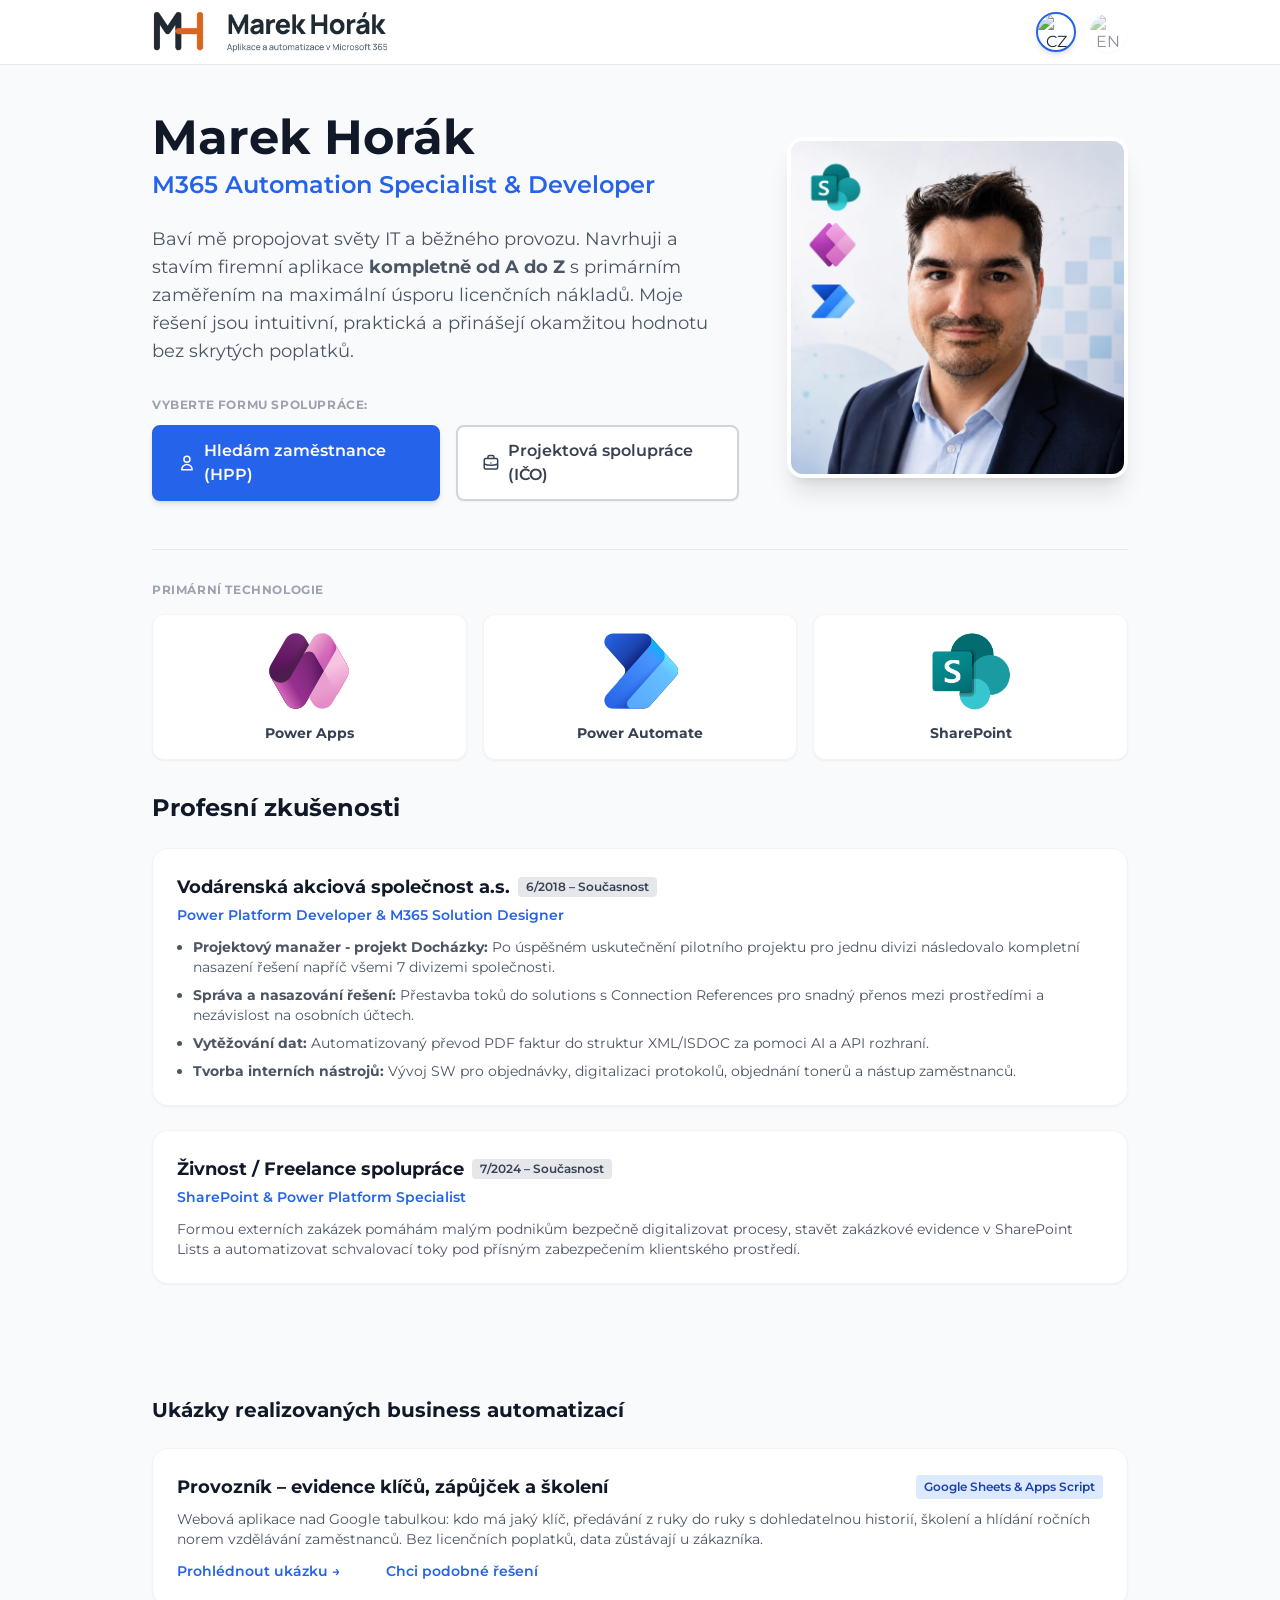
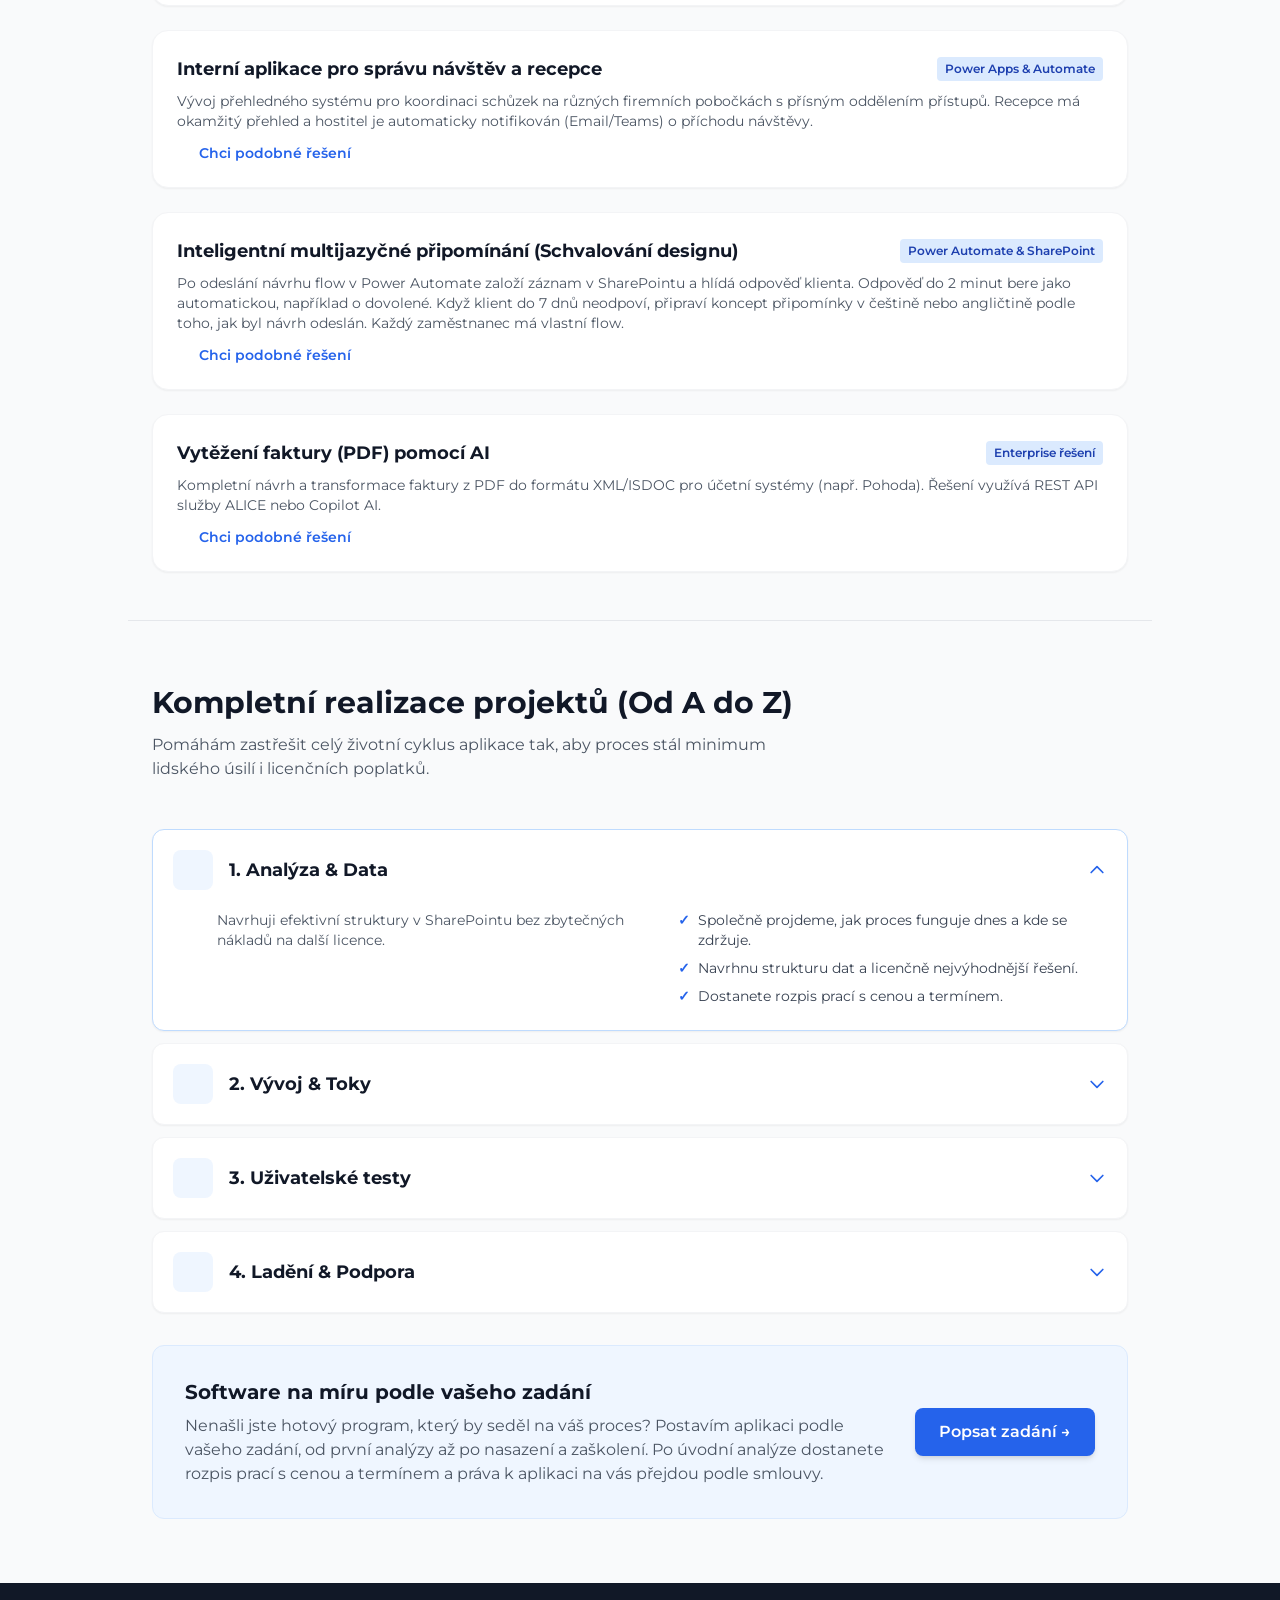
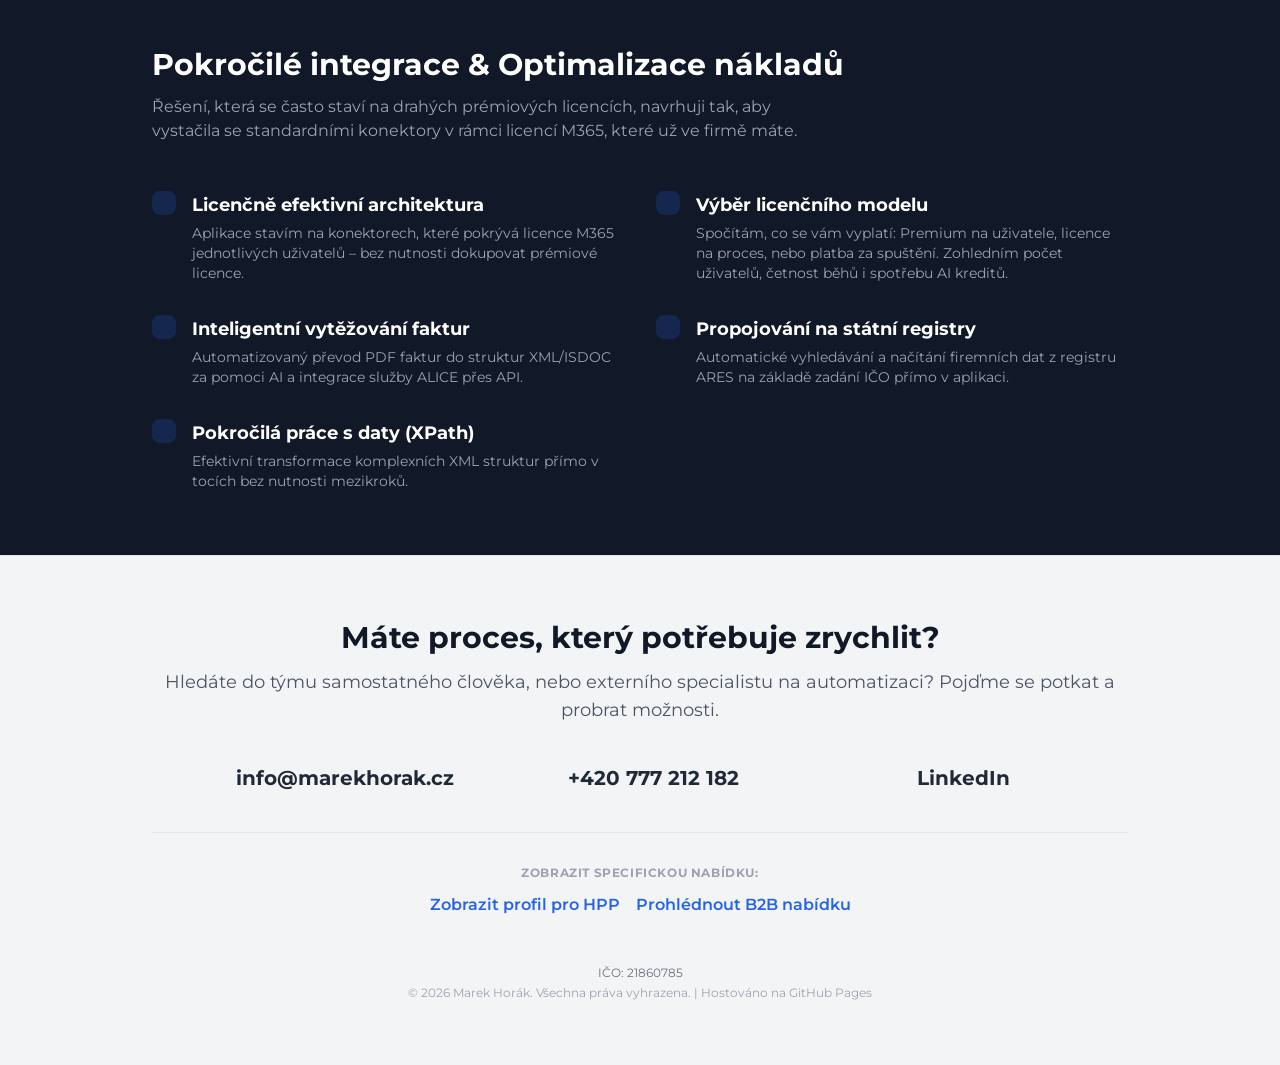
==== commit b7763370: "Remove stats strip, FAQ and Google Workspace mention Co-Authored-By: Claude Opus 5.5 <noreply@anthro" ====
--- a/index.html
+++ b/index.html
@@ -4,7 +4,7 @@
     <meta charset="UTF-8">
     <meta name="viewport" content="width=device-width, initial-scale=1.0">
     <title>Marek Horák | M365 Automation Specialist</title>
-    <meta name="description" content="Marek Horák: firemní aplikace a automatizace v Microsoft 365 a Google Workspace. Power Apps, Power Automate a SharePoint na míru, od analýzy po podporu.">
+    <meta name="description" content="Marek Horák: firemní aplikace a automatizace v Microsoft 365. Power Apps, Power Automate a SharePoint na míru, od analýzy po podporu.">
     <meta property="og:type" content="website">
     <meta property="og:url" content="https://marekhorak.cz/">
     <meta property="og:title" content="Marek Horák | Aplikace a automatizace v Microsoft 365">
@@ -23,7 +23,6 @@
     <style>
         html { scroll-padding-top: 5rem; }
         body { font-family: 'Montserrat', sans-serif; }
-        summary::-webkit-details-marker { display: none; }
         @keyframes reveal { from { opacity: 0; transform: translateY(24px); } }
         @supports (animation-timeline: view()) {
             @media (prefers-reduced-motion: no-preference) {
@@ -98,8 +97,6 @@
 
         </div>
 
-        <div id="stats-container" class="grid grid-cols-1 sm:grid-cols-3 gap-4 mb-12"></div>
-
         <div class="border-t border-gray-200 pt-8">
             <p id="tech-title" class="text-xs font-bold uppercase tracking-wider text-gray-400 mb-4 text-center md:text-left">
                 Primární technologie
@@ -170,11 +167,6 @@
         </div>
     </section>
 
-
-    <section id="faq-section" class="max-w-3xl mx-auto px-6 py-16">
-        <h2 id="faq-title" class="text-2xl md:text-3xl font-bold text-gray-900 mb-8 text-center md:text-left"></h2>
-        <div id="faq-container" class="space-y-3"></div>
-    </section>
 
     <footer id="contact" class="bg-gray-100 border-t border-gray-200 py-16 text-center">
         <div class="max-w-5xl mx-auto px-6">
@@ -431,32 +423,13 @@
             // --- Custom Software Block ---
             document.getElementById('custom-software-block').classList.toggle('hidden', view === 'hpp');
 
-            // --- Hero CTA, Stats, FAQ ---
+            // --- Hero CTA ---
             const heroCta = document.getElementById('hero-cta');
             heroCta.classList.toggle('hidden', view !== 'b2b');
             heroCta.classList.toggle('flex', view === 'b2b');
             document.getElementById('hero-cta-main').innerHTML = content.hero_cta.main + ' →';
             document.getElementById('hero-cta-main').href = mailtoHref(content.custom_software.mail);
             document.getElementById('hero-cta-projects').innerHTML = content.hero_cta.projects;
-
-            const statsContainer = document.getElementById('stats-container');
-            statsContainer.classList.toggle('hidden', view === 'hpp');
-            statsContainer.innerHTML = content.stats.map(stat => `
-                <div class="reveal bg-white rounded-xl border border-gray-100 shadow-sm p-5">
-                    <div class="text-2xl font-bold text-blue-600">${stat.value}</div>
-                    <div class="text-sm text-gray-600 mt-1">${stat.label}</div>
-                </div>`).join('');
-
-            document.getElementById('faq-section').classList.toggle('hidden', view === 'hpp');
-            document.getElementById('faq-title').innerHTML = content.faq.title;
-            document.getElementById('faq-container').innerHTML = content.faq.items.map(item => `
-                <details class="reveal group bg-white rounded-xl border border-gray-100 shadow-sm open:border-blue-200">
-                    <summary class="flex items-center gap-4 p-5 cursor-pointer list-none rounded-xl hover:bg-gray-50 transition focus:outline-none focus-visible:ring-2 focus-visible:ring-blue-600">
-                        <span class="flex-1 font-bold text-gray-900">${item.q}</span>
-                        <svg class="w-5 h-5 text-blue-600 flex-shrink-0 transition-transform group-open:rotate-180" fill="none" stroke="currentColor" viewBox="0 0 24 24" aria-hidden="true"><path stroke-linecap="round" stroke-linejoin="round" stroke-width="2" d="M19 9l-7 7-7-7"></path></svg>
-                    </summary>
-                    <p class="px-5 pb-5 text-sm text-gray-600">${item.a}</p>
-                </details>`).join('');
             document.getElementById('custom-software-title').innerHTML = content.custom_software.title;
             document.getElementById('custom-software-desc').innerHTML = content.custom_software.description;
             document.getElementById('custom-software-cta').innerHTML = content.custom_software.cta;
--- a/styles.css
+++ b/styles.css
@@ -1 +1 @@
-*,::backdrop,:after,:before{--tw-border-spacing-x:0;--tw-border-spacing-y:0;--tw-translate-x:0;--tw-translate-y:0;--tw-rotate:0;--tw-skew-x:0;--tw-skew-y:0;--tw-scale-x:1;--tw-scale-y:1;--tw-pan-x: ;--tw-pan-y: ;--tw-pinch-zoom: ;--tw-scroll-snap-strictness:proximity;--tw-gradient-from-position: ;--tw-gradient-via-position: ;--tw-gradient-to-position: ;--tw-ordinal: ;--tw-slashed-zero: ;--tw-numeric-figure: ;--tw-numeric-spacing: ;--tw-numeric-fraction: ;--tw-ring-inset: ;--tw-ring-offset-width:0px;--tw-ring-offset-color:#fff;--tw-ring-color:#3b82f680;--tw-ring-offset-shadow:0 0 #0000;--tw-ring-shadow:0 0 #0000;--tw-shadow:0 0 #0000;--tw-shadow-colored:0 0 #0000;--tw-blur: ;--tw-brightness: ;--tw-contrast: ;--tw-grayscale: ;--tw-hue-rotate: ;--tw-invert: ;--tw-saturate: ;--tw-sepia: ;--tw-drop-shadow: ;--tw-backdrop-blur: ;--tw-backdrop-brightness: ;--tw-backdrop-contrast: ;--tw-backdrop-grayscale: ;--tw-backdrop-hue-rotate: ;--tw-backdrop-invert: ;--tw-backdrop-opacity: ;--tw-backdrop-saturate: ;--tw-backdrop-sepia: ;--tw-contain-size: ;--tw-contain-layout: ;--tw-contain-paint: ;--tw-contain-style: }/*! tailwindcss v3.4.17 | MIT License | https://tailwindcss.com*/*,:after,:before{box-sizing:border-box;border:0 solid #e5e7eb}:after,:before{--tw-content:""}:host,html{line-height:1.5;-webkit-text-size-adjust:100%;-moz-tab-size:4;-o-tab-size:4;tab-size:4;font-family:ui-sans-serif,system-ui,sans-serif,Apple Color Emoji,Segoe UI Emoji,Segoe UI Symbol,Noto Color Emoji;font-feature-settings:normal;font-variation-settings:normal;-webkit-tap-highlight-color:transparent}body{margin:0;line-height:inherit}hr{height:0;color:inherit;border-top-width:1px}abbr:where([title]){-webkit-text-decoration:underline dotted;text-decoration:underline dotted}h1,h2,h3,h4,h5,h6{font-size:inherit;font-weight:inherit}a{color:inherit;text-decoration:inherit}b,strong{font-weight:bolder}code,kbd,pre,samp{font-family:ui-monospace,SFMono-Regular,Menlo,Monaco,Consolas,Liberation Mono,Courier New,monospace;font-feature-settings:normal;font-variation-settings:normal;font-size:1em}small{font-size:80%}sub,sup{font-size:75%;line-height:0;position:relative;vertical-align:initial}sub{bottom:-.25em}sup{top:-.5em}table{text-indent:0;border-color:inherit;border-collapse:collapse}button,input,optgroup,select,textarea{font-family:inherit;font-feature-settings:inherit;font-variation-settings:inherit;font-size:100%;font-weight:inherit;line-height:inherit;letter-spacing:inherit;color:inherit;margin:0;padding:0}button,select{text-transform:none}button,input:where([type=button]),input:where([type=reset]),input:where([type=submit]){-webkit-appearance:button;background-color:initial;background-image:none}:-moz-focusring{outline:auto}:-moz-ui-invalid{box-shadow:none}progress{vertical-align:initial}::-webkit-inner-spin-button,::-webkit-outer-spin-button{height:auto}[type=search]{-webkit-appearance:textfield;outline-offset:-2px}::-webkit-search-decoration{-webkit-appearance:none}::-webkit-file-upload-button{-webkit-appearance:button;font:inherit}summary{display:list-item}blockquote,dd,dl,figure,h1,h2,h3,h4,h5,h6,hr,p,pre{margin:0}fieldset{margin:0}fieldset,legend{padding:0}menu,ol,ul{list-style:none;margin:0;padding:0}dialog{padding:0}textarea{resize:vertical}input::-moz-placeholder,textarea::-moz-placeholder{opacity:1;color:#9ca3af}input::placeholder,textarea::placeholder{opacity:1;color:#9ca3af}[role=button],button{cursor:pointer}:disabled{cursor:default}audio,canvas,embed,iframe,img,object,svg,video{display:block;vertical-align:middle}img,video{max-width:100%;height:auto}[hidden]:where(:not([hidden=until-found])){display:none}.visible{visibility:visible}.sticky{position:sticky}.top-0{top:0}.z-40{z-index:40}.mx-auto{margin-left:auto;margin-right:auto}.mb-1{margin-bottom:.25rem}.mb-10{margin-bottom:2.5rem}.mb-12{margin-bottom:3rem}.mb-2{margin-bottom:.5rem}.mb-3{margin-bottom:.75rem}.mb-4{margin-bottom:1rem}.mb-5{margin-bottom:1.25rem}.mb-6{margin-bottom:1.5rem}.mb-8{margin-bottom:2rem}.ml-3{margin-left:.75rem}.mr-2{margin-right:.5rem}.mr-auto{margin-right:auto}.mt-1{margin-top:.25rem}.mt-10{margin-top:2.5rem}.mt-12{margin-top:3rem}.mt-3{margin-top:.75rem}.mt-6{margin-top:1.5rem}.mt-8{margin-top:2rem}.block{display:block}.flex{display:flex}.inline-flex{display:inline-flex}.grid{display:grid}.hidden{display:none}.h-10{height:2.5rem}.h-12{height:3rem}.h-16{height:4rem}.h-3{height:.75rem}.h-4{height:1rem}.h-5{height:1.25rem}.h-6{height:1.5rem}.h-64{height:16rem}.h-8{height:2rem}.h-9{height:2.25rem}.h-auto{height:auto}.h-full{height:100%}.w-10{width:2.5rem}.w-12{width:3rem}.w-16{width:4rem}.w-3{width:.75rem}.w-4{width:1rem}.w-5{width:1.25rem}.w-6{width:1.5rem}.w-8{width:2rem}.w-auto{width:auto}.w-full{width:100%}.max-w-2xl{max-width:42rem}.max-w-3xl{max-width:48rem}.max-w-4xl{max-width:56rem}.max-w-5xl{max-width:64rem}.max-w-6xl{max-width:72rem}.max-w-xl{max-width:36rem}.flex-1{flex:1 1 0%}.flex-none{flex:none}.flex-shrink-0{flex-shrink:0}.transform{transform:translate(var(--tw-translate-x),var(--tw-translate-y)) rotate(var(--tw-rotate)) skewX(var(--tw-skew-x)) skewY(var(--tw-skew-y)) scaleX(var(--tw-scale-x)) scaleY(var(--tw-scale-y))}.cursor-pointer{cursor:pointer}.list-disc{list-style-type:disc}.list-none{list-style-type:none}.grid-cols-1{grid-template-columns:repeat(1,minmax(0,1fr))}.flex-col{flex-direction:column}.flex-wrap{flex-wrap:wrap}.items-start{align-items:flex-start}.items-center{align-items:center}.justify-center{justify-content:center}.justify-between{justify-content:space-between}.gap-1\.5{gap:.375rem}.gap-12{gap:3rem}.gap-2{gap:.5rem}.gap-3{gap:.75rem}.gap-4{gap:1rem}.gap-6{gap:1.5rem}.gap-8{gap:2rem}.gap-x-10{-moz-column-gap:2.5rem;column-gap:2.5rem}.gap-x-6{-moz-column-gap:1.5rem;column-gap:1.5rem}.gap-y-2{row-gap:.5rem}.gap-y-6{row-gap:1.5rem}.space-y-2>:not([hidden])~:not([hidden]){--tw-space-y-reverse:0;margin-top:calc(.5rem*(1 - var(--tw-space-y-reverse)));margin-bottom:calc(.5rem*var(--tw-space-y-reverse))}.space-y-3>:not([hidden])~:not([hidden]){--tw-space-y-reverse:0;margin-top:calc(.75rem*(1 - var(--tw-space-y-reverse)));margin-bottom:calc(.75rem*var(--tw-space-y-reverse))}.space-y-4>:not([hidden])~:not([hidden]){--tw-space-y-reverse:0;margin-top:calc(1rem*(1 - var(--tw-space-y-reverse)));margin-bottom:calc(1rem*var(--tw-space-y-reverse))}.space-y-6>:not([hidden])~:not([hidden]){--tw-space-y-reverse:0;margin-top:calc(1.5rem*(1 - var(--tw-space-y-reverse)));margin-bottom:calc(1.5rem*var(--tw-space-y-reverse))}.overflow-hidden,.truncate{overflow:hidden}.truncate{text-overflow:ellipsis}.truncate,.whitespace-nowrap{white-space:nowrap}.rounded{border-radius:.25rem}.rounded-2xl{border-radius:1rem}.rounded-full{border-radius:9999px}.rounded-lg{border-radius:.5rem}.rounded-xl{border-radius:.75rem}.border{border-width:1px}.border-2{border-width:2px}.border-4{border-width:4px}.border-b{border-bottom-width:1px}.border-t{border-top-width:1px}.border-dashed{border-style:dashed}.border-blue-100{--tw-border-opacity:1;border-color:rgb(219 234 254/var(--tw-border-opacity,1))}.border-blue-200{--tw-border-opacity:1;border-color:rgb(191 219 254/var(--tw-border-opacity,1))}.border-blue-600{--tw-border-opacity:1;border-color:rgb(37 99 235/var(--tw-border-opacity,1))}.border-gray-100{--tw-border-opacity:1;border-color:rgb(243 244 246/var(--tw-border-opacity,1))}.border-gray-200{--tw-border-opacity:1;border-color:rgb(229 231 235/var(--tw-border-opacity,1))}.border-gray-300{--tw-border-opacity:1;border-color:rgb(209 213 219/var(--tw-border-opacity,1))}.border-transparent{border-color:#0000}.border-white{--tw-border-opacity:1;border-color:rgb(255 255 255/var(--tw-border-opacity,1))}.bg-blue-100{--tw-bg-opacity:1;background-color:rgb(219 234 254/var(--tw-bg-opacity,1))}.bg-blue-50{--tw-bg-opacity:1;background-color:rgb(239 246 255/var(--tw-bg-opacity,1))}.bg-blue-600{--tw-bg-opacity:1;background-color:rgb(37 99 235/var(--tw-bg-opacity,1))}.bg-blue-600\/20{background-color:#2563eb33}.bg-gray-100{--tw-bg-opacity:1;background-color:rgb(243 244 246/var(--tw-bg-opacity,1))}.bg-gray-200{--tw-bg-opacity:1;background-color:rgb(229 231 235/var(--tw-bg-opacity,1))}.bg-gray-50{--tw-bg-opacity:1;background-color:rgb(249 250 251/var(--tw-bg-opacity,1))}.bg-gray-800{--tw-bg-opacity:1;background-color:rgb(31 41 55/var(--tw-bg-opacity,1))}.bg-gray-900{--tw-bg-opacity:1;background-color:rgb(17 24 39/var(--tw-bg-opacity,1))}.bg-green-100{--tw-bg-opacity:1;background-color:rgb(220 252 231/var(--tw-bg-opacity,1))}.bg-green-400{--tw-bg-opacity:1;background-color:rgb(74 222 128/var(--tw-bg-opacity,1))}.bg-red-400{--tw-bg-opacity:1;background-color:rgb(248 113 113/var(--tw-bg-opacity,1))}.bg-white{--tw-bg-opacity:1;background-color:rgb(255 255 255/var(--tw-bg-opacity,1))}.bg-yellow-400{--tw-bg-opacity:1;background-color:rgb(250 204 21/var(--tw-bg-opacity,1))}.object-contain{-o-object-fit:contain;object-fit:contain}.object-cover{-o-object-fit:cover;object-fit:cover}.p-0{padding:0}.p-3{padding:.75rem}.p-4{padding:1rem}.p-5{padding:1.25rem}.p-6{padding:1.5rem}.px-2{padding-left:.5rem;padding-right:.5rem}.px-4{padding-left:1rem;padding-right:1rem}.px-5{padding-left:1.25rem;padding-right:1.25rem}.px-6{padding-left:1.5rem;padding-right:1.5rem}.px-8{padding-left:2rem;padding-right:2rem}.py-0\.5{padding-top:.125rem;padding-bottom:.125rem}.py-1{padding-top:.25rem;padding-bottom:.25rem}.py-10{padding-top:2.5rem;padding-bottom:2.5rem}.py-12{padding-top:3rem;padding-bottom:3rem}.py-14{padding-top:3.5rem;padding-bottom:3.5rem}.py-16{padding-top:4rem;padding-bottom:4rem}.py-2\.5{padding-top:.625rem;padding-bottom:.625rem}.py-3{padding-top:.75rem;padding-bottom:.75rem}.py-8{padding-top:2rem;padding-bottom:2rem}.pb-10{padding-bottom:2.5rem}.pb-14{padding-bottom:3.5rem}.pb-16{padding-bottom:4rem}.pb-5{padding-bottom:1.25rem}.pb-6{padding-bottom:1.5rem}.pb-8{padding-bottom:2rem}.pl-4{padding-left:1rem}.pt-10{padding-top:2.5rem}.pt-8{padding-top:2rem}.text-left{text-align:left}.text-center{text-align:center}.text-2xl{font-size:1.5rem;line-height:2rem}.text-3xl{font-size:1.875rem;line-height:2.25rem}.text-base{font-size:1rem;line-height:1.5rem}.text-lg{font-size:1.125rem;line-height:1.75rem}.text-sm{font-size:.875rem;line-height:1.25rem}.text-xl{font-size:1.25rem;line-height:1.75rem}.text-xs{font-size:.75rem;line-height:1rem}.font-bold{font-weight:700}.font-semibold{font-weight:600}.uppercase{text-transform:uppercase}.leading-relaxed{line-height:1.625}.leading-tight{line-height:1.25}.tracking-wider{letter-spacing:.05em}.text-blue-300{--tw-text-opacity:1;color:rgb(147 197 253/var(--tw-text-opacity,1))}.text-blue-400{--tw-text-opacity:1;color:rgb(96 165 250/var(--tw-text-opacity,1))}.text-blue-600{--tw-text-opacity:1;color:rgb(37 99 235/var(--tw-text-opacity,1))}.text-blue-800{--tw-text-opacity:1;color:rgb(30 64 175/var(--tw-text-opacity,1))}.text-gray-300{--tw-text-opacity:1;color:rgb(209 213 219/var(--tw-text-opacity,1))}.text-gray-400{--tw-text-opacity:1;color:rgb(156 163 175/var(--tw-text-opacity,1))}.text-gray-500{--tw-text-opacity:1;color:rgb(107 114 128/var(--tw-text-opacity,1))}.text-gray-600{--tw-text-opacity:1;color:rgb(75 85 99/var(--tw-text-opacity,1))}.text-gray-700{--tw-text-opacity:1;color:rgb(55 65 81/var(--tw-text-opacity,1))}.text-gray-800{--tw-text-opacity:1;color:rgb(31 41 55/var(--tw-text-opacity,1))}.text-gray-900{--tw-text-opacity:1;color:rgb(17 24 39/var(--tw-text-opacity,1))}.text-green-700{--tw-text-opacity:1;color:rgb(21 128 61/var(--tw-text-opacity,1))}.text-green-800{--tw-text-opacity:1;color:rgb(22 101 52/var(--tw-text-opacity,1))}.text-red-700{--tw-text-opacity:1;color:rgb(185 28 28/var(--tw-text-opacity,1))}.text-white{--tw-text-opacity:1;color:rgb(255 255 255/var(--tw-text-opacity,1))}.opacity-50{opacity:.5}.shadow-md{--tw-shadow:0 4px 6px -1px #0000001a,0 2px 4px -2px #0000001a;--tw-shadow-colored:0 4px 6px -1px var(--tw-shadow-color),0 2px 4px -2px var(--tw-shadow-color)}.shadow-md,.shadow-sm{box-shadow:var(--tw-ring-offset-shadow,0 0 #0000),var(--tw-ring-shadow,0 0 #0000),var(--tw-shadow)}.shadow-sm{--tw-shadow:0 1px 2px 0 #0000000d;--tw-shadow-colored:0 1px 2px 0 var(--tw-shadow-color)}.shadow-xl{--tw-shadow:0 20px 25px -5px #0000001a,0 8px 10px -6px #0000001a;--tw-shadow-colored:0 20px 25px -5px var(--tw-shadow-color),0 8px 10px -6px var(--tw-shadow-color);box-shadow:var(--tw-ring-offset-shadow,0 0 #0000),var(--tw-ring-shadow,0 0 #0000),var(--tw-shadow)}.filter{filter:var(--tw-blur) var(--tw-brightness) var(--tw-contrast) var(--tw-grayscale) var(--tw-hue-rotate) var(--tw-invert) var(--tw-saturate) var(--tw-sepia) var(--tw-drop-shadow)}.transition{transition-property:color,background-color,border-color,text-decoration-color,fill,stroke,opacity,box-shadow,transform,filter,-webkit-backdrop-filter;transition-property:color,background-color,border-color,text-decoration-color,fill,stroke,opacity,box-shadow,transform,filter,backdrop-filter;transition-property:color,background-color,border-color,text-decoration-color,fill,stroke,opacity,box-shadow,transform,filter,backdrop-filter,-webkit-backdrop-filter;transition-timing-function:cubic-bezier(.4,0,.2,1);transition-duration:.15s}.transition-colors{transition-property:color,background-color,border-color,text-decoration-color,fill,stroke;transition-timing-function:cubic-bezier(.4,0,.2,1);transition-duration:.15s}.transition-transform{transition-property:transform;transition-timing-function:cubic-bezier(.4,0,.2,1);transition-duration:.15s}.duration-200{transition-duration:.2s}.open\:border-blue-200[open]{--tw-border-opacity:1;border-color:rgb(191 219 254/var(--tw-border-opacity,1))}.hover\:scale-110:hover{--tw-scale-x:1.1;--tw-scale-y:1.1;transform:translate(var(--tw-translate-x),var(--tw-translate-y)) rotate(var(--tw-rotate)) skewX(var(--tw-skew-x)) skewY(var(--tw-skew-y)) scaleX(var(--tw-scale-x)) scaleY(var(--tw-scale-y))}.hover\:bg-blue-700:hover{--tw-bg-opacity:1;background-color:rgb(29 78 216/var(--tw-bg-opacity,1))}.hover\:bg-gray-100:hover{--tw-bg-opacity:1;background-color:rgb(243 244 246/var(--tw-bg-opacity,1))}.hover\:bg-gray-50:hover{--tw-bg-opacity:1;background-color:rgb(249 250 251/var(--tw-bg-opacity,1))}.hover\:text-blue-600:hover{--tw-text-opacity:1;color:rgb(37 99 235/var(--tw-text-opacity,1))}.hover\:text-blue-800:hover{--tw-text-opacity:1;color:rgb(30 64 175/var(--tw-text-opacity,1))}.hover\:underline:hover{text-decoration-line:underline}.hover\:opacity-100:hover{opacity:1}.focus\:outline-none:focus{outline:2px solid #0000;outline-offset:2px}.focus\:ring-2:focus{--tw-ring-offset-shadow:var(--tw-ring-inset) 0 0 0 var(--tw-ring-offset-width) var(--tw-ring-offset-color);--tw-ring-shadow:var(--tw-ring-inset) 0 0 0 calc(2px + var(--tw-ring-offset-width)) var(--tw-ring-color);box-shadow:var(--tw-ring-offset-shadow),var(--tw-ring-shadow),var(--tw-shadow,0 0 #0000)}.focus\:ring-blue-600:focus{--tw-ring-opacity:1;--tw-ring-color:rgb(37 99 235/var(--tw-ring-opacity,1))}.focus-visible\:ring-2:focus-visible{--tw-ring-offset-shadow:var(--tw-ring-inset) 0 0 0 var(--tw-ring-offset-width) var(--tw-ring-offset-color);--tw-ring-shadow:var(--tw-ring-inset) 0 0 0 calc(2px + var(--tw-ring-offset-width)) var(--tw-ring-color);box-shadow:var(--tw-ring-offset-shadow),var(--tw-ring-shadow),var(--tw-shadow,0 0 #0000)}.focus-visible\:ring-blue-600:focus-visible{--tw-ring-opacity:1;--tw-ring-color:rgb(37 99 235/var(--tw-ring-opacity,1))}.disabled\:opacity-60:disabled{opacity:.6}.group[open] .group-open\:rotate-180{--tw-rotate:180deg;transform:translate(var(--tw-translate-x),var(--tw-translate-y)) rotate(var(--tw-rotate)) skewX(var(--tw-skew-x)) skewY(var(--tw-skew-y)) scaleX(var(--tw-scale-x)) scaleY(var(--tw-scale-y))}@media (min-width:640px){.sm\:w-auto{width:auto}.sm\:grid-cols-2{grid-template-columns:repeat(2,minmax(0,1fr))}.sm\:grid-cols-3{grid-template-columns:repeat(3,minmax(0,1fr))}.sm\:flex-row{flex-direction:row}}@media (min-width:768px){.md\:h-11{height:2.75rem}.md\:h-20{height:5rem}.md\:h-\[341px\]{height:341px}.md\:w-20{width:5rem}.md\:grid-cols-2{grid-template-columns:repeat(2,minmax(0,1fr))}.md\:grid-cols-3{grid-template-columns:repeat(3,minmax(0,1fr))}.md\:flex-row{flex-direction:row}.md\:items-center{align-items:center}.md\:justify-start{justify-content:flex-start}.md\:gap-8{gap:2rem}.md\:p-8{padding:2rem}.md\:px-6{padding-left:1.5rem;padding-right:1.5rem}.md\:pl-16{padding-left:4rem}.md\:pt-12{padding-top:3rem}.md\:pt-14{padding-top:3.5rem}.md\:text-left{text-align:left}.md\:text-2xl{font-size:1.5rem;line-height:2rem}.md\:text-3xl{font-size:1.875rem;line-height:2.25rem}.md\:text-5xl{font-size:3rem;line-height:1}.md\:text-base{font-size:1rem;line-height:1.5rem}.md\:text-lg{font-size:1.125rem;line-height:1.75rem}.md\:text-xl{font-size:1.25rem;line-height:1.75rem}}+*,::backdrop,:after,:before{--tw-border-spacing-x:0;--tw-border-spacing-y:0;--tw-translate-x:0;--tw-translate-y:0;--tw-rotate:0;--tw-skew-x:0;--tw-skew-y:0;--tw-scale-x:1;--tw-scale-y:1;--tw-pan-x: ;--tw-pan-y: ;--tw-pinch-zoom: ;--tw-scroll-snap-strictness:proximity;--tw-gradient-from-position: ;--tw-gradient-via-position: ;--tw-gradient-to-position: ;--tw-ordinal: ;--tw-slashed-zero: ;--tw-numeric-figure: ;--tw-numeric-spacing: ;--tw-numeric-fraction: ;--tw-ring-inset: ;--tw-ring-offset-width:0px;--tw-ring-offset-color:#fff;--tw-ring-color:#3b82f680;--tw-ring-offset-shadow:0 0 #0000;--tw-ring-shadow:0 0 #0000;--tw-shadow:0 0 #0000;--tw-shadow-colored:0 0 #0000;--tw-blur: ;--tw-brightness: ;--tw-contrast: ;--tw-grayscale: ;--tw-hue-rotate: ;--tw-invert: ;--tw-saturate: ;--tw-sepia: ;--tw-drop-shadow: ;--tw-backdrop-blur: ;--tw-backdrop-brightness: ;--tw-backdrop-contrast: ;--tw-backdrop-grayscale: ;--tw-backdrop-hue-rotate: ;--tw-backdrop-invert: ;--tw-backdrop-opacity: ;--tw-backdrop-saturate: ;--tw-backdrop-sepia: ;--tw-contain-size: ;--tw-contain-layout: ;--tw-contain-paint: ;--tw-contain-style: }/*! tailwindcss v3.4.17 | MIT License | https://tailwindcss.com*/*,:after,:before{box-sizing:border-box;border:0 solid #e5e7eb}:after,:before{--tw-content:""}:host,html{line-height:1.5;-webkit-text-size-adjust:100%;-moz-tab-size:4;-o-tab-size:4;tab-size:4;font-family:ui-sans-serif,system-ui,sans-serif,Apple Color Emoji,Segoe UI Emoji,Segoe UI Symbol,Noto Color Emoji;font-feature-settings:normal;font-variation-settings:normal;-webkit-tap-highlight-color:transparent}body{margin:0;line-height:inherit}hr{height:0;color:inherit;border-top-width:1px}abbr:where([title]){-webkit-text-decoration:underline dotted;text-decoration:underline dotted}h1,h2,h3,h4,h5,h6{font-size:inherit;font-weight:inherit}a{color:inherit;text-decoration:inherit}b,strong{font-weight:bolder}code,kbd,pre,samp{font-family:ui-monospace,SFMono-Regular,Menlo,Monaco,Consolas,Liberation Mono,Courier New,monospace;font-feature-settings:normal;font-variation-settings:normal;font-size:1em}small{font-size:80%}sub,sup{font-size:75%;line-height:0;position:relative;vertical-align:initial}sub{bottom:-.25em}sup{top:-.5em}table{text-indent:0;border-color:inherit;border-collapse:collapse}button,input,optgroup,select,textarea{font-family:inherit;font-feature-settings:inherit;font-variation-settings:inherit;font-size:100%;font-weight:inherit;line-height:inherit;letter-spacing:inherit;color:inherit;margin:0;padding:0}button,select{text-transform:none}button,input:where([type=button]),input:where([type=reset]),input:where([type=submit]){-webkit-appearance:button;background-color:initial;background-image:none}:-moz-focusring{outline:auto}:-moz-ui-invalid{box-shadow:none}progress{vertical-align:initial}::-webkit-inner-spin-button,::-webkit-outer-spin-button{height:auto}[type=search]{-webkit-appearance:textfield;outline-offset:-2px}::-webkit-search-decoration{-webkit-appearance:none}::-webkit-file-upload-button{-webkit-appearance:button;font:inherit}summary{display:list-item}blockquote,dd,dl,figure,h1,h2,h3,h4,h5,h6,hr,p,pre{margin:0}fieldset{margin:0}fieldset,legend{padding:0}menu,ol,ul{list-style:none;margin:0;padding:0}dialog{padding:0}textarea{resize:vertical}input::-moz-placeholder,textarea::-moz-placeholder{opacity:1;color:#9ca3af}input::placeholder,textarea::placeholder{opacity:1;color:#9ca3af}[role=button],button{cursor:pointer}:disabled{cursor:default}audio,canvas,embed,iframe,img,object,svg,video{display:block;vertical-align:middle}img,video{max-width:100%;height:auto}[hidden]:where(:not([hidden=until-found])){display:none}.visible{visibility:visible}.sticky{position:sticky}.top-0{top:0}.z-40{z-index:40}.mx-auto{margin-left:auto;margin-right:auto}.mb-1{margin-bottom:.25rem}.mb-10{margin-bottom:2.5rem}.mb-12{margin-bottom:3rem}.mb-2{margin-bottom:.5rem}.mb-3{margin-bottom:.75rem}.mb-4{margin-bottom:1rem}.mb-5{margin-bottom:1.25rem}.mb-6{margin-bottom:1.5rem}.mb-8{margin-bottom:2rem}.ml-3{margin-left:.75rem}.mr-2{margin-right:.5rem}.mr-auto{margin-right:auto}.mt-1{margin-top:.25rem}.mt-10{margin-top:2.5rem}.mt-12{margin-top:3rem}.mt-3{margin-top:.75rem}.mt-6{margin-top:1.5rem}.mt-8{margin-top:2rem}.block{display:block}.flex{display:flex}.inline-flex{display:inline-flex}.grid{display:grid}.hidden{display:none}.h-10{height:2.5rem}.h-12{height:3rem}.h-16{height:4rem}.h-3{height:.75rem}.h-4{height:1rem}.h-5{height:1.25rem}.h-6{height:1.5rem}.h-64{height:16rem}.h-8{height:2rem}.h-9{height:2.25rem}.h-auto{height:auto}.h-full{height:100%}.w-10{width:2.5rem}.w-12{width:3rem}.w-16{width:4rem}.w-3{width:.75rem}.w-4{width:1rem}.w-5{width:1.25rem}.w-6{width:1.5rem}.w-8{width:2rem}.w-auto{width:auto}.w-full{width:100%}.max-w-2xl{max-width:42rem}.max-w-3xl{max-width:48rem}.max-w-4xl{max-width:56rem}.max-w-5xl{max-width:64rem}.max-w-6xl{max-width:72rem}.max-w-xl{max-width:36rem}.flex-1{flex:1 1 0%}.flex-none{flex:none}.flex-shrink-0{flex-shrink:0}.transform{transform:translate(var(--tw-translate-x),var(--tw-translate-y)) rotate(var(--tw-rotate)) skewX(var(--tw-skew-x)) skewY(var(--tw-skew-y)) scaleX(var(--tw-scale-x)) scaleY(var(--tw-scale-y))}.list-disc{list-style-type:disc}.grid-cols-1{grid-template-columns:repeat(1,minmax(0,1fr))}.flex-col{flex-direction:column}.flex-wrap{flex-wrap:wrap}.items-start{align-items:flex-start}.items-center{align-items:center}.justify-center{justify-content:center}.justify-between{justify-content:space-between}.gap-1\.5{gap:.375rem}.gap-12{gap:3rem}.gap-2{gap:.5rem}.gap-3{gap:.75rem}.gap-4{gap:1rem}.gap-6{gap:1.5rem}.gap-8{gap:2rem}.gap-x-10{-moz-column-gap:2.5rem;column-gap:2.5rem}.gap-x-6{-moz-column-gap:1.5rem;column-gap:1.5rem}.gap-y-2{row-gap:.5rem}.gap-y-6{row-gap:1.5rem}.space-y-2>:not([hidden])~:not([hidden]){--tw-space-y-reverse:0;margin-top:calc(.5rem*(1 - var(--tw-space-y-reverse)));margin-bottom:calc(.5rem*var(--tw-space-y-reverse))}.space-y-3>:not([hidden])~:not([hidden]){--tw-space-y-reverse:0;margin-top:calc(.75rem*(1 - var(--tw-space-y-reverse)));margin-bottom:calc(.75rem*var(--tw-space-y-reverse))}.space-y-4>:not([hidden])~:not([hidden]){--tw-space-y-reverse:0;margin-top:calc(1rem*(1 - var(--tw-space-y-reverse)));margin-bottom:calc(1rem*var(--tw-space-y-reverse))}.space-y-6>:not([hidden])~:not([hidden]){--tw-space-y-reverse:0;margin-top:calc(1.5rem*(1 - var(--tw-space-y-reverse)));margin-bottom:calc(1.5rem*var(--tw-space-y-reverse))}.overflow-hidden,.truncate{overflow:hidden}.truncate{text-overflow:ellipsis}.truncate,.whitespace-nowrap{white-space:nowrap}.rounded{border-radius:.25rem}.rounded-2xl{border-radius:1rem}.rounded-full{border-radius:9999px}.rounded-lg{border-radius:.5rem}.rounded-xl{border-radius:.75rem}.border{border-width:1px}.border-2{border-width:2px}.border-4{border-width:4px}.border-b{border-bottom-width:1px}.border-t{border-top-width:1px}.border-dashed{border-style:dashed}.border-blue-100{--tw-border-opacity:1;border-color:rgb(219 234 254/var(--tw-border-opacity,1))}.border-blue-200{--tw-border-opacity:1;border-color:rgb(191 219 254/var(--tw-border-opacity,1))}.border-blue-600{--tw-border-opacity:1;border-color:rgb(37 99 235/var(--tw-border-opacity,1))}.border-gray-100{--tw-border-opacity:1;border-color:rgb(243 244 246/var(--tw-border-opacity,1))}.border-gray-200{--tw-border-opacity:1;border-color:rgb(229 231 235/var(--tw-border-opacity,1))}.border-gray-300{--tw-border-opacity:1;border-color:rgb(209 213 219/var(--tw-border-opacity,1))}.border-transparent{border-color:#0000}.border-white{--tw-border-opacity:1;border-color:rgb(255 255 255/var(--tw-border-opacity,1))}.bg-blue-100{--tw-bg-opacity:1;background-color:rgb(219 234 254/var(--tw-bg-opacity,1))}.bg-blue-50{--tw-bg-opacity:1;background-color:rgb(239 246 255/var(--tw-bg-opacity,1))}.bg-blue-600{--tw-bg-opacity:1;background-color:rgb(37 99 235/var(--tw-bg-opacity,1))}.bg-blue-600\/20{background-color:#2563eb33}.bg-gray-100{--tw-bg-opacity:1;background-color:rgb(243 244 246/var(--tw-bg-opacity,1))}.bg-gray-200{--tw-bg-opacity:1;background-color:rgb(229 231 235/var(--tw-bg-opacity,1))}.bg-gray-50{--tw-bg-opacity:1;background-color:rgb(249 250 251/var(--tw-bg-opacity,1))}.bg-gray-800{--tw-bg-opacity:1;background-color:rgb(31 41 55/var(--tw-bg-opacity,1))}.bg-gray-900{--tw-bg-opacity:1;background-color:rgb(17 24 39/var(--tw-bg-opacity,1))}.bg-green-100{--tw-bg-opacity:1;background-color:rgb(220 252 231/var(--tw-bg-opacity,1))}.bg-green-400{--tw-bg-opacity:1;background-color:rgb(74 222 128/var(--tw-bg-opacity,1))}.bg-red-400{--tw-bg-opacity:1;background-color:rgb(248 113 113/var(--tw-bg-opacity,1))}.bg-white{--tw-bg-opacity:1;background-color:rgb(255 255 255/var(--tw-bg-opacity,1))}.bg-yellow-400{--tw-bg-opacity:1;background-color:rgb(250 204 21/var(--tw-bg-opacity,1))}.object-contain{-o-object-fit:contain;object-fit:contain}.object-cover{-o-object-fit:cover;object-fit:cover}.p-0{padding:0}.p-3{padding:.75rem}.p-4{padding:1rem}.p-5{padding:1.25rem}.p-6{padding:1.5rem}.px-2{padding-left:.5rem;padding-right:.5rem}.px-4{padding-left:1rem;padding-right:1rem}.px-5{padding-left:1.25rem;padding-right:1.25rem}.px-6{padding-left:1.5rem;padding-right:1.5rem}.px-8{padding-left:2rem;padding-right:2rem}.py-0\.5{padding-top:.125rem;padding-bottom:.125rem}.py-1{padding-top:.25rem;padding-bottom:.25rem}.py-10{padding-top:2.5rem;padding-bottom:2.5rem}.py-12{padding-top:3rem;padding-bottom:3rem}.py-14{padding-top:3.5rem;padding-bottom:3.5rem}.py-16{padding-top:4rem;padding-bottom:4rem}.py-2\.5{padding-top:.625rem;padding-bottom:.625rem}.py-3{padding-top:.75rem;padding-bottom:.75rem}.py-8{padding-top:2rem;padding-bottom:2rem}.pb-10{padding-bottom:2.5rem}.pb-14{padding-bottom:3.5rem}.pb-16{padding-bottom:4rem}.pb-6{padding-bottom:1.5rem}.pb-8{padding-bottom:2rem}.pl-4{padding-left:1rem}.pt-10{padding-top:2.5rem}.pt-8{padding-top:2rem}.text-left{text-align:left}.text-center{text-align:center}.text-2xl{font-size:1.5rem;line-height:2rem}.text-3xl{font-size:1.875rem;line-height:2.25rem}.text-base{font-size:1rem;line-height:1.5rem}.text-lg{font-size:1.125rem;line-height:1.75rem}.text-sm{font-size:.875rem;line-height:1.25rem}.text-xl{font-size:1.25rem;line-height:1.75rem}.text-xs{font-size:.75rem;line-height:1rem}.font-bold{font-weight:700}.font-semibold{font-weight:600}.uppercase{text-transform:uppercase}.leading-relaxed{line-height:1.625}.leading-tight{line-height:1.25}.tracking-wider{letter-spacing:.05em}.text-blue-300{--tw-text-opacity:1;color:rgb(147 197 253/var(--tw-text-opacity,1))}.text-blue-400{--tw-text-opacity:1;color:rgb(96 165 250/var(--tw-text-opacity,1))}.text-blue-600{--tw-text-opacity:1;color:rgb(37 99 235/var(--tw-text-opacity,1))}.text-blue-800{--tw-text-opacity:1;color:rgb(30 64 175/var(--tw-text-opacity,1))}.text-gray-300{--tw-text-opacity:1;color:rgb(209 213 219/var(--tw-text-opacity,1))}.text-gray-400{--tw-text-opacity:1;color:rgb(156 163 175/var(--tw-text-opacity,1))}.text-gray-500{--tw-text-opacity:1;color:rgb(107 114 128/var(--tw-text-opacity,1))}.text-gray-600{--tw-text-opacity:1;color:rgb(75 85 99/var(--tw-text-opacity,1))}.text-gray-700{--tw-text-opacity:1;color:rgb(55 65 81/var(--tw-text-opacity,1))}.text-gray-800{--tw-text-opacity:1;color:rgb(31 41 55/var(--tw-text-opacity,1))}.text-gray-900{--tw-text-opacity:1;color:rgb(17 24 39/var(--tw-text-opacity,1))}.text-green-700{--tw-text-opacity:1;color:rgb(21 128 61/var(--tw-text-opacity,1))}.text-green-800{--tw-text-opacity:1;color:rgb(22 101 52/var(--tw-text-opacity,1))}.text-red-700{--tw-text-opacity:1;color:rgb(185 28 28/var(--tw-text-opacity,1))}.text-white{--tw-text-opacity:1;color:rgb(255 255 255/var(--tw-text-opacity,1))}.opacity-50{opacity:.5}.shadow-md{--tw-shadow:0 4px 6px -1px #0000001a,0 2px 4px -2px #0000001a;--tw-shadow-colored:0 4px 6px -1px var(--tw-shadow-color),0 2px 4px -2px var(--tw-shadow-color)}.shadow-md,.shadow-sm{box-shadow:var(--tw-ring-offset-shadow,0 0 #0000),var(--tw-ring-shadow,0 0 #0000),var(--tw-shadow)}.shadow-sm{--tw-shadow:0 1px 2px 0 #0000000d;--tw-shadow-colored:0 1px 2px 0 var(--tw-shadow-color)}.shadow-xl{--tw-shadow:0 20px 25px -5px #0000001a,0 8px 10px -6px #0000001a;--tw-shadow-colored:0 20px 25px -5px var(--tw-shadow-color),0 8px 10px -6px var(--tw-shadow-color);box-shadow:var(--tw-ring-offset-shadow,0 0 #0000),var(--tw-ring-shadow,0 0 #0000),var(--tw-shadow)}.filter{filter:var(--tw-blur) var(--tw-brightness) var(--tw-contrast) var(--tw-grayscale) var(--tw-hue-rotate) var(--tw-invert) var(--tw-saturate) var(--tw-sepia) var(--tw-drop-shadow)}.transition{transition-property:color,background-color,border-color,text-decoration-color,fill,stroke,opacity,box-shadow,transform,filter,-webkit-backdrop-filter;transition-property:color,background-color,border-color,text-decoration-color,fill,stroke,opacity,box-shadow,transform,filter,backdrop-filter;transition-property:color,background-color,border-color,text-decoration-color,fill,stroke,opacity,box-shadow,transform,filter,backdrop-filter,-webkit-backdrop-filter;transition-timing-function:cubic-bezier(.4,0,.2,1);transition-duration:.15s}.transition-colors{transition-property:color,background-color,border-color,text-decoration-color,fill,stroke;transition-timing-function:cubic-bezier(.4,0,.2,1);transition-duration:.15s}.duration-200{transition-duration:.2s}.hover\:scale-110:hover{--tw-scale-x:1.1;--tw-scale-y:1.1;transform:translate(var(--tw-translate-x),var(--tw-translate-y)) rotate(var(--tw-rotate)) skewX(var(--tw-skew-x)) skewY(var(--tw-skew-y)) scaleX(var(--tw-scale-x)) scaleY(var(--tw-scale-y))}.hover\:bg-blue-700:hover{--tw-bg-opacity:1;background-color:rgb(29 78 216/var(--tw-bg-opacity,1))}.hover\:bg-gray-100:hover{--tw-bg-opacity:1;background-color:rgb(243 244 246/var(--tw-bg-opacity,1))}.hover\:bg-gray-50:hover{--tw-bg-opacity:1;background-color:rgb(249 250 251/var(--tw-bg-opacity,1))}.hover\:text-blue-600:hover{--tw-text-opacity:1;color:rgb(37 99 235/var(--tw-text-opacity,1))}.hover\:text-blue-800:hover{--tw-text-opacity:1;color:rgb(30 64 175/var(--tw-text-opacity,1))}.hover\:underline:hover{text-decoration-line:underline}.hover\:opacity-100:hover{opacity:1}.focus\:outline-none:focus{outline:2px solid #0000;outline-offset:2px}.focus\:ring-2:focus{--tw-ring-offset-shadow:var(--tw-ring-inset) 0 0 0 var(--tw-ring-offset-width) var(--tw-ring-offset-color);--tw-ring-shadow:var(--tw-ring-inset) 0 0 0 calc(2px + var(--tw-ring-offset-width)) var(--tw-ring-color);box-shadow:var(--tw-ring-offset-shadow),var(--tw-ring-shadow),var(--tw-shadow,0 0 #0000)}.focus\:ring-blue-600:focus{--tw-ring-opacity:1;--tw-ring-color:rgb(37 99 235/var(--tw-ring-opacity,1))}.focus-visible\:ring-2:focus-visible{--tw-ring-offset-shadow:var(--tw-ring-inset) 0 0 0 var(--tw-ring-offset-width) var(--tw-ring-offset-color);--tw-ring-shadow:var(--tw-ring-inset) 0 0 0 calc(2px + var(--tw-ring-offset-width)) var(--tw-ring-color);box-shadow:var(--tw-ring-offset-shadow),var(--tw-ring-shadow),var(--tw-shadow,0 0 #0000)}.focus-visible\:ring-blue-600:focus-visible{--tw-ring-opacity:1;--tw-ring-color:rgb(37 99 235/var(--tw-ring-opacity,1))}.disabled\:opacity-60:disabled{opacity:.6}@media (min-width:640px){.sm\:w-auto{width:auto}.sm\:grid-cols-2{grid-template-columns:repeat(2,minmax(0,1fr))}.sm\:grid-cols-3{grid-template-columns:repeat(3,minmax(0,1fr))}.sm\:flex-row{flex-direction:row}}@media (min-width:768px){.md\:h-11{height:2.75rem}.md\:h-20{height:5rem}.md\:h-\[341px\]{height:341px}.md\:w-20{width:5rem}.md\:grid-cols-2{grid-template-columns:repeat(2,minmax(0,1fr))}.md\:grid-cols-3{grid-template-columns:repeat(3,minmax(0,1fr))}.md\:flex-row{flex-direction:row}.md\:items-center{align-items:center}.md\:justify-start{justify-content:flex-start}.md\:gap-8{gap:2rem}.md\:p-8{padding:2rem}.md\:px-6{padding-left:1.5rem;padding-right:1.5rem}.md\:pl-16{padding-left:4rem}.md\:pt-12{padding-top:3rem}.md\:pt-14{padding-top:3.5rem}.md\:text-left{text-align:left}.md\:text-2xl{font-size:1.5rem;line-height:2rem}.md\:text-3xl{font-size:1.875rem;line-height:2.25rem}.md\:text-5xl{font-size:3rem;line-height:1}.md\:text-base{font-size:1rem;line-height:1.5rem}.md\:text-lg{font-size:1.125rem;line-height:1.75rem}.md\:text-xl{font-size:1.25rem;line-height:1.75rem}}
